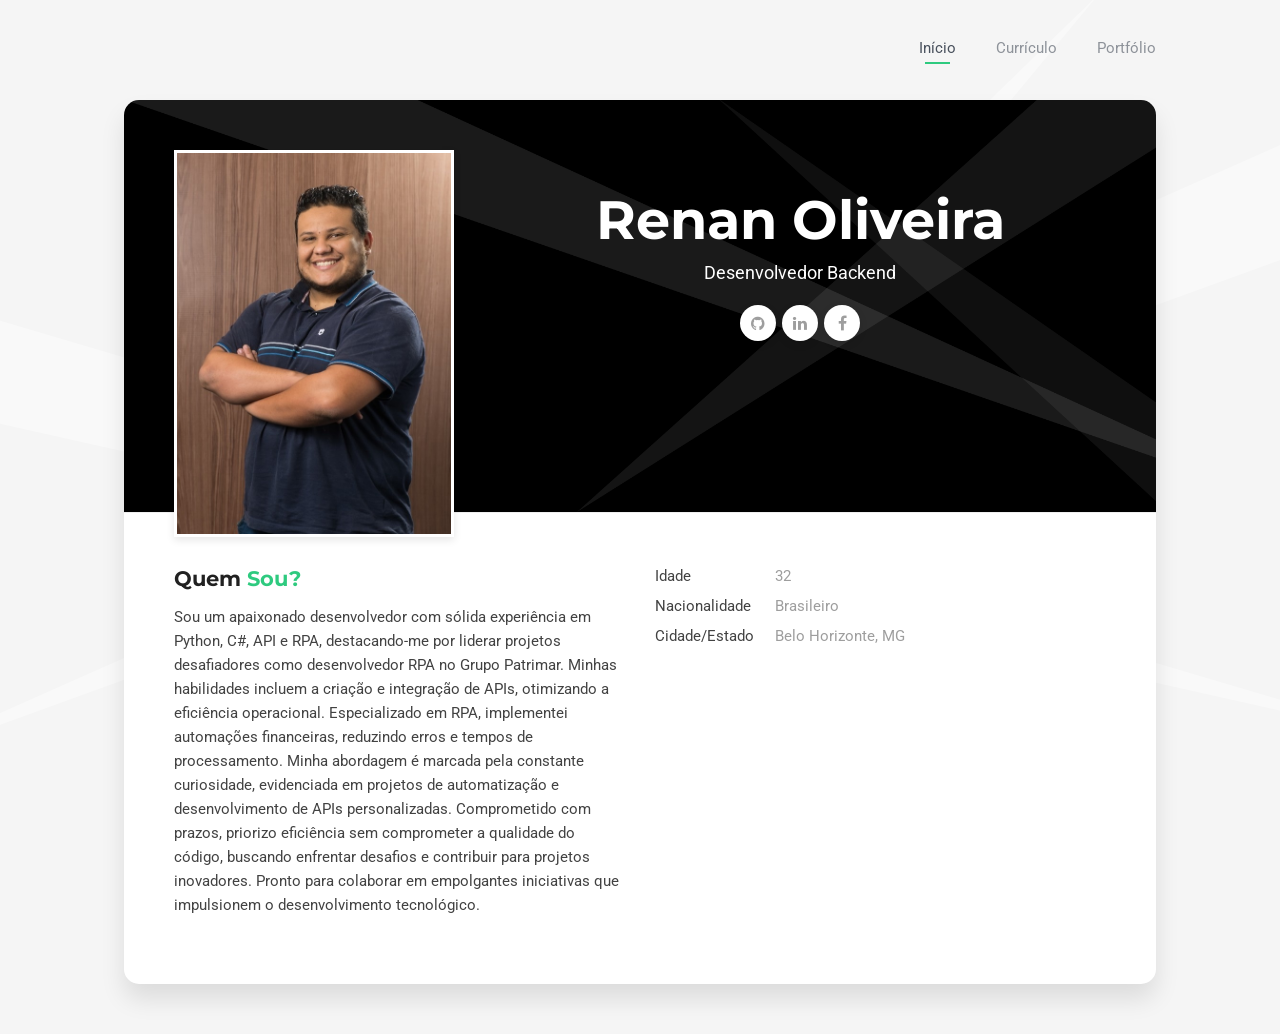
==== index.html @ 49b3e661 "Update index.html" ====
<!DOCTYPE html>
<html lang="pt-br" class="no-js">
  <head>
    <meta charset="UTF-8" />
    <meta http-equiv="X-UA-Compatible" content="IE=edge">
    <title>Renan Oliveira</title>
    <meta name="viewport" content="width=device-width, initial-scale=1, maximum-scale=1" />
    <meta name="description" content="Curriculum vitae Renan Oliveira" />
    <meta name="keywords" content="curriculo, vitae, git, github" />
    <link rel="shortcut icon" href="favicon.ico">

    <link rel="stylesheet" href="css/bootstrap.min.css" type="text/css">
    <link rel="stylesheet" href="css/normalize.css" type="text/css">
    <link rel="stylesheet" href="css/animate.css" type="text/css">
    <link rel="stylesheet" href="css/transition-animations.css" type="text/css">
    <link rel="stylesheet" href="css/owl.carousel.css" type="text/css">
    <link rel="stylesheet" href="css/magnific-popup.css" type="text/css">
    <link rel="stylesheet" href="css/main-green.css" type="text/css">
    <link rel="stylesheet" href="https://cdnjs.cloudflare.com/ajax/libs/font-awesome/4.7.0/css/font-awesome.min.css">


    <script src="js/jquery-2.1.3.min.js"></script>
    <script src="js/modernizr.custom.js"></script>
  </head>

  <body class="material-template">
    <!-- Loading animation -->
    <div class="preloader">
      <div class="preloader-animation">
        <div class="preloader-spinner">
        </div>
      </div>
    </div>
    <!-- /Loading animation -->

    <div id="page" class="page">
      <!-- Header -->
      <header id="site_header" class="header mobile-menu-hide">
        <div class="header-content">
          <div class="site-title-block mobile-hidden">
            <!-- <a href="index.html#home"><div class="site-title">Apresentação<span></span></div></a> -->
          </div>

          <!-- Navigation -->
          <div class="site-nav">
            <!-- Main menu -->
            <ul id="nav" class="site-main-menu">
              <li>
                <a class="pt-trigger" href="#home">Início</a>
              </li>
              <li>
                <a class="pt-trigger" href="#resume">Currículo</a>
              </li>
              <li>
                <a class="pt-trigger" href="#porti2">Portfólio</a>
              </li>
              <!-- <li>
                <a class="pt-trigger" href="index.html#portfolio">Portfólio</a>
              </li> -->
            </ul>
            <!-- /Main menu -->
          </div>
          <!-- Navigation -->
        </div>
      </header>
      <!-- /Header -->

      <!-- Mobile Header -->
      <div class="mobile-header mobile-visible">
        <div class="mobile-logo-container">
          <div class="mobile-site-title">Renan Oliveira</div>
        </div>

        <a class="menu-toggle mobile-visible">
          <i class="fa fa-bars"></i>
        </a>
      </div>
      <!-- /Mobile Header -->

      <!-- Main Content -->
      <div id="main" class="site-main">
        <!-- Page changer wrapper -->
        <div class="pt-wrapper">
          <!-- Subpages -->
          <div class="subpages">

            <!-- Home Subpage -->
            <section class="pt-page" data-id="home">
              <div class="section-inner start-page-content">
                <div class="page-header">
                  <div class="row">
                    <div class="col-sm-4 col-md-4 col-lg-4">
                      <div class="photo">
                        <img src="images/foto_perfil.jpg" alt="Renan_Brian">
                      </div>
                    </div>

                    <div class="col-sm-8 col-md-8 col-lg-8">
                      <div class="title-block">
                        <h1>Renan Oliveira</h1>
                        <div class="owl-carousel text-rotation">
                          <div class="item">
                            <div class="sp-subtitle">Desenvolvedor Backend</div>
                          </div>
                          <div class="item">
                            <div class="sp-subtitle">Desenvolvedor RPA</div>
                          </div>
                          <div class="item">
                            <div class="sp-subtitle">Python / C#</div>
                          </div>
                          <div class="item">
                            <div class="sp-subtitle">PHP/MySQL</div>
                          </div>
                        </div>
                      </div>

                      <div class="social-links">
                        <a href="https://github.com/RenanMGX" target="_blank"><i class="fa fa-github"></i></a>
                        <a href="https://www.linkedin.com/in/renanmgx/" target="_blank"><i class="fa fa-linkedin"></i></a>
                        <a href="https://www.facebook.com/RenanMGX/?locale=pt_BR" target="_blank" ><i class="fa fa-facebook"></i></a>
                      </div>
                    </div>
                  </div>
                </div>

                <div class="page-content">
                  <div class="row">

                    <div class="col-sm-6 col-md-6 col-lg-6">
                      <div class="about-me">
                        <div class="block-title">
                          <h3>Quem <span>Sou?</span></h3>
                        </div>
                        <p>Sou um apaixonado desenvolvedor com sólida experiência em Python, C#, API e RPA, destacando-me por liderar projetos desafiadores como desenvolvedor RPA no Grupo Patrimar. Minhas habilidades incluem a criação e integração de APIs, otimizando a eficiência operacional. Especializado em RPA, implementei automações financeiras, reduzindo erros e tempos de processamento. Minha abordagem é marcada pela constante curiosidade, evidenciada em projetos de automatização e desenvolvimento de APIs personalizadas. Comprometido com prazos, priorizo eficiência sem comprometer a qualidade do código, buscando enfrentar desafios e contribuir para projetos inovadores. Pronto para colaborar em empolgantes iniciativas que impulsionem o desenvolvimento tecnológico.<br>
                        </p>
                      </div>
                      <!-- <div class="download-resume">
                        <a href="cv/Curriculo.pdf" class="btn btn-secondary" target="_blank">Download Curículo</a>
                      </div> -->
                    </div>

                    <div class="col-sm-6 col-md-6 col-lg-6">
                      <ul class="info-list">
                        <li><span class="title" >Idade</span><span class="value" id="idade_auto">0</span></li>
                        <li><span class="title">Nacionalidade</span><span class="value">Brasileiro</span></li>
                        <li><span class="title">Cidade/Estado</span><span class="value">Belo Horizonte, MG</span></li>
                        <!-- <li><span class="title">E-mail</span><span class="value"></span></li>
                        <li><span class="title">Telefone</span><span class="value"></span></li> -->
                        <!-- <li><span class="title">Freelance</span><span class="value available">Indisponível</span></li> -->
                      </ul>
                    </div>

                  </div>
                </div>
              </div>
            </section>
            <!-- End of Home Subpage -->

            <!-- Resume Subpage -->
            <section class="pt-page" data-id="resume">
              <div class="section-inner custom-page-content">
                <div class="page-header color-1">
                  <h2>Currículo</h2>
                </div>
                <div class="page-content">

                  <div class="row">
                    <div class="col-sm-6 col-md-6 col-lg-6">
                      <div class="block">
                        <div class="block-title">
                          <h3>Educação</h3>
                        </div>

                        <div class="timeline">
                          <!-- Education 1 -->
                          <div class="timeline-item">
                            <h4 class="item-title">Ciência da Computação</h4>
                            <span class="item-period">2021</span> - <span class="item-period">2025</span>
                            <span class="item-small">Unip</span>
                            <p class="item-description">Formação em Ciência da Computação, com ênfase em desenvolvimento de software e algoritmos. Conhecimentos avançados em linguagens de programação, como Java, Python e C#. Habilidade em desenvolver soluções de tecnologia da informação para atender às necessidades empresariais.</p>
                          </div>
                          <!-- / Education 1 -->


                          <!-- Education 2 -->
                          <div class="timeline-item">
                            <h4 class="item-title">Programação em Python do básico ao avançado</h4>
                            <span class="item-period">Jul - 2023</span>
                            <span class="item-small">Geek University</span>
                            <p class="item-description" ><a href="https://www.udemy.com/certificate/UC-7b095cd0-78c2-4661-a929-2f73faf9688c/" target="_blank" style="font-weight: bold;text-decoration: underline;">Certificado</a></p>
                          </div>

                          <!-- Education 2 -->
                          <div class="timeline-item">
                            <h4 class="item-title">C# COMPLETO Programação Orientada a Objetos + Projetos</h4>
                            <span class="item-period">Jan - 2024</span>
                            <span class="item-small">Udemy</span>
                            <p class="item-description" ><a href="https://www.udemy.com/certificate/UC-70395d2b-22e4-439c-aa37-b6dd9f2e4130/" target="_blank" style="font-weight: bold;text-decoration: underline;">Certificado</a></p>
                          </div>

                          <!-- / Education 3 -->
                          <div class="timeline-item">
                            <h4 class="item-title">Git e Github Essencial para o Desenvolvedor</h4>
                            <span class="item-period">Ago - 2023</span>
                            <span class="item-small">Geek University</span>
                            <p class="item-description" ><a href="https://www.udemy.com/certificate/UC-67c7e533-4fb3-4ab5-818a-2bee16b62352/" target="_blank" style="font-weight: bold;text-decoration: underline;">Certificado</a></p>
                          </div>

                          <!-- / Education 4 -->
                          <div class="timeline-item">
                            <h4 class="item-title">Criando Robôs com Python - Automatizando Processos</h4>
                            <span class="item-period">Nov - 2023</span>
                            <span class="item-small">Udemy</span>
                            <p class="item-description" ><a href="https://www.udemy.com/certificate/UC-4e03fd0b-038e-43ef-aeac-24eddd462a6a/" target="_blank" style="font-weight: bold;text-decoration: underline;">Certificado</a></p>
                          </div>

                          <!-- / Education 5 -->
                          <div class="timeline-item">
                            <h4 class="item-title">Power BI Completo - Do Básico ao Avançado</h4>
                            <span class="item-period">Jul - 2023</span>
                            <span class="item-small">Udemy</span>
                            <p class="item-description" ><a href="https://www.udemy.com/certificate/UC-16240bf9-6555-4aed-89dd-2ce043521dae/" target="_blank" style="font-weight: bold;text-decoration: underline;">Certificado</a></p>
                          </div>

                          <!-- / Education 6 -->
                          <div class="timeline-item">
                            <h4 class="item-title">Abap para iniciantes - Curso Completo</h4>
                            <span class="item-period">Out - 2022</span>
                            <span class="item-small">Udemy</span>
                            <p class="item-description" ><a href="https://www.udemy.com/certificate/UC-51637d6d-d0a1-4d97-96f3-440df0a23636/" target="_blank" style="font-weight: bold;text-decoration: underline;">Certificado</a></p>
                          </div>

                          <!-- / Education 7 -->
                          <div class="timeline-item">
                            <h4 class="item-title">PHP e MySQL Básico</h4>
                            <span class="item-period">Fev - 2023</span>
                            <span class="item-small">Prime Cursos</span>
                            <p class="item-description" ><a href="certificado/php_mysql_prime.pdf" target="_blank" style="font-weight: bold;text-decoration: underline;">Certificado</a></p>
                          </div>

                          <!-- / Education 8 -->
                          <div class="timeline-item">
                            <h4 class="item-title">Programação Python</h4>
                            <span class="item-period">Fev - 2023</span>
                            <span class="item-small">Prime Cursos</span>
                            <p class="item-description" ><a href="certificado/python_prime.pdf" target="_blank" style="font-weight: bold;text-decoration: underline;">Certificado</a></p>
                          </div>

                          <!-- / Education 8 -->
                          <div class="timeline-item">
                            <h4 class="item-title">Metodologia Agil</h4>
                            <span class="item-period">Nov - 2023</span>
                            <span class="item-small">Overdub</span>
                            <p class="item-description" ><a href="https://onedrive.live.com/?authkey=%21ANAj3n%5FBAUb50Zo&cid=6ACF4AF69918493D&id=6ACF4AF69918493D%2163508&parId=6ACF4AF69918493D%2113444&o=OneUp" target="_blank" style="font-weight: bold;text-decoration: underline;">Certificado</a></p>
                          </div>
                          
                          <!-- / Education 8 -->
                          <div class="timeline-item">
                            <h4 class="item-title">Lógica de programação: mergulhe em programação com JavaScript</h4>
                            <span class="item-period">Jan - 2023</span>
                            <span class="item-small">Alura</span>
                            <p class="item-description" ><a href="https://cursos.alura.com.br/certificate/renanmgx/logica-programacao-mergulhe-programacao-javascript" target="_blank" style="font-weight: bold;text-decoration: underline;">Certificado</a></p>
                          </div>

                          <!-- / Education 8 -->
                          <div class="timeline-item">
                            <h4 class="item-title">Lógica de programação: explore funções e listas</h4>
                            <span class="item-period">Jan - 2023</span>
                            <span class="item-small">Alura</span>
                            <p class="item-description" ><a href="https://cursos.alura.com.br/certificate/9cd7df8c-8350-4496-be2d-2566510a74d5" target="_blank" style="font-weight: bold;text-decoration: underline;">Certificado</a></p>
                          </div>


                        </div>
                      </div>
                    </div>

                    <div class="col-sm-6 col-md-6 col-lg-6">
                      <div class="block">
                        <div class="block-title">
                          <h3>Experiência Profissional</h3>
                        </div>

                        <div class="timeline">
                          <!-- Experience 1 -->
                          <div class="timeline-item">
                            <h4 class="item-title">Analista de TI</h4>
                            <span class="item-period">Abr/2023 - Atualmente</span>
                            <span class="item-small">Grupo Patrimar</span>
                            <p class="item-description">Sou um Analista de TI apaixonado por automatizar processos com Python. Minhas habilidades abrangem o gerenciamento de sistemas, redes e suporte a usuários, tornando a infraestrutura de TI mais eficiente. Minha especialização em automação me permite economizar tempo e recursos, impulsionando o desempenho da organização e promovendo a inovação tecnológica.</p>
                          </div>
                          <!-- / Experience 1 -->

                          <!-- Experience 2 -->
                          <div class="timeline-item">
                            <h4 class="item-title">Assistente de TI</h4>
                            <span class="item-period">Jun/2011 - Abr/2023</span>
                            <span class="item-small">Grupo Patrimar</span>
                            <p class="item-description">Experiência em montagem e manutenção de computadores, instalação e configuração de redes, instalação e configuração de software, atendimento ao usuário mediante ao ZenDesk, controle de licenças de software para os usuários, suporte ao Office 365, suporta a telefones IP e analógicos e outras atividades relacionadas ao cargo de Tecnologia da Informação. Conhecimento em garantir que os sistemas de TI estejam sempre em perfeito funcionamento e disponíveis para os usuários.</p>
                          </div>
                          <!-- / Experience 2 -->

                          <!-- Experience 3 -->
                          <div class="timeline-item">
                            <h4 class="item-title">Auxiliar de TI</h4>
                            <span class="item-period">Jul/2019 - Jun/2021</span>
                            <span class="item-small">Ibhes/Facemg</span>
                            <p class="item-description">Experiência em montagem e manutenção de computadores, além de instalação e configuração de redes e software. Habilidade em realizar atividades técnicas relacionadas ao cargo de Tecnologia da Informação (TI).</p>
                          </div>

                        </div>
                      </div>
                    </div>
                  </div>

                  <!-- <div class="row">
                    <div class="col-sm-6 col-md-6 col-lg-6">
                      <div class="block">
                        <div class="block-title">
                          <h3>Linguagens <span>Skills</span></h3>
                        </div>

                        <div class="skills-info">
                          <h4>Python</h4>
                          <div class="skill-container">
                            <div class="skill-percentage skill-8"></div>
                          </div>

                          <h4>PHP</h4>
                          <div class="skill-container">
                            <div class="skill-percentage skill-5"></div>
                          </div>

                          <h4>C#</h4>
                          <div class="skill-container">
                            <div class="skill-percentage skill-2"></div>
                          </div>

                          <h4>MySQL</h4>
                        <div class="skill-container">
                          <div class="skill-percentage skill-2"></div>
                        </div>
                      </div>

                      </div>
                    </div>

                    <div class="col-sm-6 col-md-6 col-lg-6">
                      <div class="block">
                        <div class="block-title">
                          <h3 style="display: none;"> d<span> d</span></h3>
                        </div><br><br><br>

                        <div class="skills-info">
                          <h4>Lua</h4>
                          <div class="skill-container">
                            <div class="skill-percentage skill-03"></div>
                          </div>

                          <h4>HTML/CSS</h4>
                          <div class="skill-container">
                            <div class="skill-percentage skill-05"></div>
                          </div>

                          <h4>javascript/tipescript</h4>
                          <div class="skill-container">
                            <div class="skill-percentage skill-2"></div>
                          </div>
                        </div>

                      </div>
                    </div>
                  </div> -->

                  <!-- Download Resume Button -->
                  <div class="row">
                    <div class="col-sm-12 col-md-12 col-lg-12">
                      <div class="block">
                        <!-- <div class="center download-resume">
                          <a href="#" class="btn btn-secondary" target="_blank">Download Currículo</a>
                        </div> -->
                      </div>
                    </div>
                  </div>
                  <!-- End of Download Resume Button -->

                </div>
              </div>
            </section>
            <!-- End of Resume Subpage -->


            <!-- Portifolio adaptado para Backend porti2 -->
            <section class="pt-page" data-id="porti2">
              <div class="section-inner custom-page-content">
                <div class="page-header color-1">
                  <h2>Projetos</h2>
                </div>
                <div class="page-content">

                  <div class="row">
                    <div class="col-sm-6 col-md-6 col-lg-6">
                      <div class="block">
                        <div class="block-title">
                          
                        </div>

                        <div class="timeline">

                          <!-- Education 1 -->
                          <div class="timeline-item">
                            <h4 class="item-title">Automatização de Indices</h4>
                            <span class="item-period">Python | RPA | API | Web Scraping | PowerBI</span>
                            <span class="item-small"><a href="https://github.com/RenanMGX/Automation_Indices" target="_blank" style="font-size: 125%;text-decoration: underline;color: blue;">Repositorio Git</a></span>
                            <p class="item-description">
                              Este programa faz parte de um sistema de automação financeira projetado para gerenciar, verificar e atualizar índices financeiros e setoriais relacionados ao mercado imobiliário. Utiliza diversas bibliotecas Python para manipulação de dados, interações web, e operações de arquivo, visando automatizar tarefas repetitivas e melhorar a eficiência de processos financeiros.                         
                            </p>
                          </div>
                          <!-- / Education 1 -->

                          
                          <!-- Education 1 -->
                          <div class="timeline-item">
                            <h4 class="item-title">Telemetria</h4>
                            <span class="item-period">Python</span>
                            <span class="item-small"><a href="https://github.com/RenanMGX/inventario" target="_blank" style="font-size: 125%;text-decoration: underline;color: blue;">Repositorio Git</a></span>
                            <p class="item-description">Este projeto tem a finalidade de coletar dados dos computadores na rede e enviá-los para um servidor que irá salvá-los em um arquivo .csv. Posteriormente, esses dados serão carregados em um Power BI para exibi-los em gráficos relativos aos computadores da rede.<br>
                              Este projeto está dividido em 3 scripts:<br>
                              1 - É executado no computador e a cada 5 minutos coleta os dados e os envia para o servidor usando um arquivo .json.<br>
                              2 - É um script executado no servidor por meio de uma aplicação Flask que coleta os dados dos computadores e os salva em um arquivo .csv.<br>
                              3 - É um script projetado para ser executado via GPO (Group Policy Object) que instala o 1º script na máquina do usuário, permitindo que ele inicie automaticamente junto com o Windows.                            
                            </p>
                          </div>
                          <!-- / Education 1 -->

                          <!-- Education 2 -->
                          <div class="timeline-item">
                            <h4 class="item-title">bot_whatsapp</h4>
                            <span class="item-period">Python</span>
                            <span class="item-small"><a href="https://github.com/RenanMGX/bot_whatsapp" target="_blank" style="font-size: 125%;text-decoration: underline;color: blue;">Repositorio Git</a></span>
                            <p class="item-description">
                              Este script lê uma planilha do Excel, salvando o número de telefone, mensagem e caminho de um arquivo.<br>
                              Em seguida, o script dispara mensagens no WhatsApp de forma sequencial para todos os contatos salvos na planilha. No final, uma interface gráfica informa quais mensagens foram entregues.                            </p>
                          </div>

                          <!-- / Education 3 -->
                          <div class="timeline-item">
                            <h4 class="item-title">quebra_excel</h4>
                            <span class="item-period">Python</span>
                            <span class="item-small" style="font-size: 125%;font-weight: bold ;color: gray;">Privado</span>
                            <p class="item-description">
                              Este script acessa uma planilha do Excel que contém vários dados misturados. O script separa os dados por setor e cria uma nova planilha com cada conjunto de dados separado. Utilizei multiprocess e criei uma fórmula que identifica todos os núcleos do computador e separa 90% deles para o script, permitindo o processamento de múltiplas planilhas ao mesmo tempo.<br>
                              Anteriormente, esse processo era realizado manualmente uma vez por mês e levava cerca de um dia e meio, enquanto com o script, leva aproximadamente 20 minutos.                            </p>
                          </div>

                          <!-- / Education 4 -->
                          <div class="timeline-item">
                            <h4 class="item-title">bot_cotar_moeda</h4>
                            <span class="item-period">Python</span>
                            <span class="item-small"><a href="https://github.com/RenanMGX/bot_cotar_dolar" target="_blank" style="font-size: 125%;text-decoration: underline;color: blue;">Repositorio Git</a></span>
                            <p class="item-description">
                              Este script, usando o Selenium, acessa o site do Banco do Brasil e, a pedido do cliente, coleta o valor da cotação do dólar e do euro sempre do dia anterior. Ele salva esses dados em uma variável e, em seguida, abre o programa SAP para registrar a cotação das moedas em uma transação do SAP.<br>
                              O script é executado todos os dias às 7:00 da manhã, e foram tratados os erros de forma a minimizar a necessidade de manutenção. Ele identifica quando não houve cotação no dia anterior e, se ficar sem internet ou se o site estiver fora do ar, ele faz uma pausa e tenta novamente algumas vezes, com intervalos de 30 minutos. Caso não consiga abrir o programa SAP ou salvar a transação, encerra suas atividades e fica pronto para a próxima execução. Todas as informações, incluindo problemas e acertos do script, são registradas em um arquivo de log                            </p>
                          </div>

                          <!-- / Education 4 -->
                          <div class="timeline-item">
                            <h4 class="item-title">Mini Orquestrador python</h4>
                            <span class="item-period">Python</span>
                            <span class="item-small"><a href="https://github.com/RenanMGX/agendador" target="_blank" style="font-size: 125%;text-decoration: underline;color: blue;">Repositorio Git</a></span>
                            <p class="item-description">
                              Este script atua como um pequeno orquestrador, permitindo-me agendar a execução dos meus scripts de maneira autônoma no servidor. Ele gera registros (logs) para que eu possa acompanhar se tudo transcorreu de maneira perfeita ou se houve algum erro.                            </p>
                          </div>


                        </div>
                      </div>
                    </div>

                    <div class="col-sm-6 col-md-6 col-lg-6">
                      <div class="block">
                        <div class="block-title">
                          <h3></h3>
                        </div>

                        <div class="timeline">

                          <!-- Experience 1 -->
                          <div class="timeline-item">
                            <h4 class="item-title">Imobme Extraction</h4>
                            <span class="item-period">Python</span>
                            <span class="item-small"><a href="https://github.com/RenanMGX/bot_imobme_extraction" target="_blank" style="font-size: 125%;text-decoration: underline;color: blue;">Repositorio Git</a></span>
                            <p class="item-description">
                              Este script de RPA simula a interação de um usuário no site do "imobme". Ele realiza o login e solicita a geração dos relatórios previamente definidos no próprio script. Em seguida, efetua o download dos relatórios no formato .xlsx para uma pasta predefinida. Posteriormente, converte os arquivos para os formatos .json ou .csv e os armazena em um local determinado, seja em uma pasta no servidor local ou utilizando o protocolo SFTP.                            </p>
                          </div>
                          <!-- / Experience 1 -->

                          <!-- Experience 2 -->
                          <div class="timeline-item">
                            <h4 class="item-title">PatrimarAPI - Desenvolvimento</h4>
                            <span class="item-period">Python | FastAPI</span>
                            <span class="item-small"><a href="https://github.com/RenanMGX/PatrimarAPI" target="_blank" style="font-size: 125%;text-decoration: underline;color: blue;">Repositorio Git</a></span>
                            <p class="item-description">
                              Esta é uma API em desenvolvimento, dividida em 3 scripts:<br>
                              1 - Acessa o site do Imobme, faz login como um usuário, gera alguns relatórios previamente especificados e os salva como arquivos .xlsx em uma pasta escolhida.<br>
                              2 - Lê todos os arquivos .xlsx na pasta e os converte em arquivos .json, salvando-os na pasta 'dados'.<br>
                              3 - Por último, a API recebe a requisição via protocolo HTTP e retorna os dados salvos no formato JSON.
                            </p>
                          </div>
                          <!-- / Experience 2 -->

                          <!-- Experience 3 -->
                          <div class="timeline-item">
                            <h4 class="item-title">Transferencia de Custos</h4>
                            <span class="item-period">Python</span>
                            <span class="item-small"><a href="https://github.com/RenanMGX/transferencia-de-custo" target="_blank" style="font-size: 125%;text-decoration: underline;color: blue;">Repositorio Git</a></span>
                            <p class="item-description">
                              Este script lê vários arquivos em uma pasta, extrai algumas informações deles e, em seguida, aplica algumas regras aos dados. Posteriormente, os dados são salvos em uma planilha única para serem lidos pelo programa SAP. 
                            </p>
                          </div>
                          <!-- / Experience 3 -->

                          <!-- Experience 4 -->
                          <div class="timeline-item">
                            <h4 class="item-title">bot_instalador</h4>
                            <span class="item-period">Python</span>
                            <span class="item-small"><a href="https://github.com/RenanMGX/bot_instalador" target="_blank" style="font-size: 125%;text-decoration: underline;color: blue;">Repositorio Git</a></span>
                            <p class="item-description">
                              Este script abre uma interface gráfica listando alguns programas para instalar no computador. Os programas estão em uma pasta compartilhada na rede e são executados pelo script. Caso os programas não possam ser instalados com o parâmetro /Silent (silenciosamente), a automação do PyAutoGUI concluirá a instalação do software de forma autônoma.                            </p>
                          </div>
                          <!-- / Experience 4-->

                          <!-- Experience 5 -->
                          <div class="timeline-item">
                            <h4 class="item-title">alterar_assinatura</h4>
                            <span class="item-period">Python</span>
                            <span class="item-small"><a href="https://github.com/RenanMGX/alterar_assinatura" target="_blank" style="font-size: 125%;text-decoration: underline;color: blue;">Repositorio Git</a></span>
                            <p class="item-description">
                              Este script é utilizado em uma GPO e é executado no computador toda vez que o Windows é iniciado. O script irá alterar a imagem da assinatura de e-mail do usuário.                            </p>
                          </div>
                          <!-- / Experience 5 -->

                          <!-- Experience 6 -->
                          <div class="timeline-item">
                            <h4 class="item-title">Alocação de Resultados</h4>
                            <span class="item-period">Python</span>
                            <span class="item-small" style="font-size: 125%;font-weight: bold ;color: gray;">Privado</span>
                            <p class="item-description">
                              Este script é extenso, contendo mais de 800 linhas, e nem todos os detalhes podem ser revelados.<br>
                              O script possui uma interface gráfica para orientação do usuário. Ele acessa várias planilhas do Excel, tratando e filtrando os dados, em seguida, os salva em arquivos JSON para serem carregados posteriormente como uma base de dados. O usuário importa outra planilha do Excel e, com base nos dados já salvos, aplica regras extensas de alocação de contas. Posteriormente, o script salva uma nova planilha com os dados tratados.<br>
                              Este script ainda está em fase de teste, porém, está substituindo um processo manual que era realizado mensalmente e que costumava levar até 7 dias. Com o uso do script, o processo agora leva cerca de 20 minutos.
                             </p>
                          </div>
                          <!-- / Experience 6 -->


                        </div>
                      </div>
                    </div>
                  </div>


                </div>
              </div>
            </section>
            <!-- End of Services Subpage -->


            <!-- Portfolio Subpage -->
            <section class="pt-page" data-id="portfolio">
              <div class="section-inner custom-page-content">
                <div class="page-header color-1">
                  <h2>Portfólio</h2>
                </div>
                <div class="page-content">

                  <!-- Portfolio Content -->
                  <div class="portfolio-content">

                    <!-- Portfolio filter -->
                    <ul id="portfolio_filters" class="portfolio-filters">
                      <li class="active">
                        <a class="filter btn btn-sm btn-link active" data-group="all">Tudo</a>
                      </li>
                      <li>
                        <a class="filter btn btn-sm btn-link" data-group="media">Web Design</a>
                      </li>
                      <li>
                        <a class="filter btn btn-sm btn-link" data-group="illustration">SEO</a>
                      </li>
                      <li>
                        <a class="filter btn btn-sm btn-link" data-group="video">Programação</a>
                      </li>
                    </ul>
                    <!-- End of Portfolio filter -->

                    <!-- Portfolio Grid -->
                    <div id="portfolio_grid" class="portfolio-grid portfolio-masonry masonry-grid-3">

                      <!-- Portfolio Item 1 -->
                      <figure class="item" data-groups='["all", "media"]'>
                        <a href="images/portfolio/full/3.jpg" class="lightbox" title="Duis Eu Eros Viverra">
                          <img src="images/portfolio/1.jpg" alt="">
                          <div>
                            <h5 class="name">Project Name</h5>
                            <small>Media</small>
                            <i class="fa fa-file-text-o"></i>
                          </div>
                        </a>
                      </figure>
                      <!-- /Portfolio Item 1 -->

                      <!-- Portfolio Item 2 -->
                      <figure class="item" data-groups='["all", "video"]'>
                        <a href="https://player.vimeo.com/video/97102654?autoplay=1" title="Praesent Dolor Ex" class="lightbox mfp-iframe">
                          <img src="images/portfolio/2.jpg" alt="">
                          <div>
                            <h5 class="name">Project Name</h5>
                            <small>Video</small>
                            <i class="fa fa-video-camera"></i>
                          </div>
                        </a>
                      </figure>
                      <!-- /Portfolio Item 2 -->

                      <!-- Portfolio Item 3 -->
                      <figure class="item" data-groups='["all","illustration"]'>
                        <a href="images/portfolio/full/3.jpg" class="lightbox" title="Duis Eu Eros Viverra">
                          <img src="images/portfolio/3.jpg" alt="">
                          <div>
                            <h5 class="name">Project Name</h5>
                            <small>Illustration</small>
                            <i class="fa fa-image"></i>
                          </div>
                        </a>
                      </figure>
                      <!-- /Portfolio Item 3 -->

                      <!-- Portfolio Item 4 -->
                      <figure class="item" data-groups='["all", "media"]'>
                        <a href="images/portfolio/full/4.jpg" class="lightbox" title="Duis Eu Eros Viverra">
                          <img src="images/portfolio/4.jpg" alt="">
                          <div>
                            <h5 class="name">Project Name</h5>
                            <small>Media</small>
                            <i class="fa fa-file-text-o"></i>
                          </div>
                        </a>
                      </figure>
                      <!-- /Portfolio Item 4 -->

                      <!-- Portfolio Item 5 -->
                      <figure class="item" data-groups='["all", "illustration"]'>
                        <a href="images/portfolio/full/5.jpg" class="lightbox" title="Aliquam Condimentum Magna Rhoncus">
                          <img src="images/portfolio/5.jpg" alt="">
                          <div>
                            <h5 class="name">Project Name</h5>
                            <small>Illustration</small>
                            <i class="fa fa-image"></i>
                          </div>
                        </a>
                      </figure>
                      <!-- /Portfolio Item 5 -->

                      <!-- Portfolio Item 6 -->
                      <figure class="item" data-groups='["all", "media"]'>
                        <a href="images/portfolio/full/6.jpg" class="lightbox" title="Duis Eu Eros Viverra">
                          <img src="images/portfolio/6.jpg" alt="">
                          <div>
                            <h5 class="name">Project Name</h5>
                            <small>Media</small>
                            <i class="fa fa-file-text-o"></i>
                          </div>
                        </a>
                      </figure>
                      <!-- /Portfolio Item 6 -->

                      <!-- Portfolio Item 7 -->
                      <figure class="item" data-groups='["all", "video"]'>
                        <a href="https://player.vimeo.com/video/97102654?autoplay=1" title="Nulla Facilisi" class="lightbox mfp-iframe">
                          <img src="images/portfolio/7.jpg" alt="">
                          <div>
                            <h5 class="name">Project Name</h5>
                            <small>Video</small>
                            <i class="fa fa-video-camera"></i>
                          </div>
                        </a>
                      </figure>
                      <!-- /Portfolio Item 7 -->

                      <!-- Portfolio Item 8 -->
                      <figure class="item" data-groups='["all",  "media"]'>
                       <a href="images/portfolio/full/1.jpg" class="lightbox" title="Duis Eu Eros Viverra">
                          <img src="images/portfolio/8.jpg" alt="">
                          <div>
                            <h5 class="name">Project Name</h5>
                            <small>Media</small>
                            <i class="fa fa-file-text-o"></i>
                          </div>
                        </a>
                      </figure>
                      <!-- /Portfolio Item 8 -->

                      <!-- Portfolio Item 9 -->
                      <figure class="item" data-groups='["all","illustration"]'>
                        <a href="images/portfolio/full/9.jpg" class="lightbox" title="Mauris Neque Dolor">
                          <img src="images/portfolio/9.jpg" alt="">
                          <div>
                            <h5 class="name">Project Name</h5>
                            <small>Illustration</small>
                            <i class="fa fa-image"></i>
                          </div>
                        </a>
                      </figure>
                      <!-- /Portfolio Item 9 -->

                      <!-- Portfolio Item 10 -->
                      <figure class="item" data-groups='["all", "video"]'>
                        <a href="https://player.vimeo.com/video/97102654?autoplay=1" title="Donec Lectus Arcu" class="lightbox mfp-iframe">
                          <img src="images/portfolio/10.jpg" alt="">
                          <div>
                            <h5 class="name">Project Name</h5>
                            <small>Video</small>
                            <i class="fa fa-video-camera"></i>
                          </div>
                        </a>
                      </figure>
                      <!-- /Portfolio Item 10 -->

                      <!-- Portfolio Item 11 -->
                      <figure class="item" data-groups='["all","illustration"]'>
                        <a href="images/portfolio/full/11.jpg" class="lightbox" title="Duis Eu Eros Viverra">
                          <img src="images/portfolio/11.jpg" alt="">
                          <div>
                            <h5 class="name">Project Name</h5>
                            <small>Illustration</small>
                            <i class="fa fa-image"></i>
                          </div>
                        </a>
                      </figure>
                      <!-- /Portfolio Item 11 -->

                      <!-- Portfolio Item 12 -->
                      <figure class="item" data-groups='["all","media"]'>
                        <a href="images/portfolio/full/1.jpg" class="lightbox" title="Duis Eu Eros Viverra">
                          <img src="images/portfolio/12.jpg" alt="">
                          <div>
                            <h5 class="name">Project Name</h5>
                            <small>Media</small>
                            <i class="fa fa-file-text-o"></i>
                          </div>
                        </a>
                      </figure>
                      <!-- /Portfolio Item 12 -->
                    </div>
                    <!-- /Portfolio Grid -->

                  </div>
                  <!-- /Portfolio Content -->
                </div>
              </div>
            </section>
            <!-- /Portfolio Subpage -->

          </div>
        </div>
        <!-- /Page changer wrapper -->
      </div>
      <!-- /Main Content -->
    </div>
    <footer>
      <!-- <div class="copyrights">&copy; Geek University</div> -->
    </footer>
    <script>
    // Data específica
    const dataEspecifica = new Date('1994-10-24');
    // Data atual
    const dataAtual = new Date();

    // Calculando a diferença em anos
    const diferencaEmAnos = dataAtual.getFullYear() - dataEspecifica.getFullYear();

    document.getElementById("idade_auto").innerHTML = diferencaEmAnos;




      </script>
    <script type="text/javascript" src="js/bootstrap.min.js"></script>
    <script type="text/javascript" src="js/pages-switcher.js"></script>
    <script type="text/javascript" src="js/imagesloaded.pkgd.min.js"></script>
    <script type="text/javascript" src="js/validator.js"></script>
    <script type="text/javascript" src="js/jquery.shuffle.min.js"></script>
    <script type="text/javascript" src="js/masonry.pkgd.min.js"></script>
    <script type="text/javascript" src="js/owl.carousel.min.js"></script>
    <script type="text/javascript" src="js/jquery.magnific-popup.min.js"></script>
    <script type="text/javascript" src="js/jquery.hoverdir.js"></script>
    <script type="text/javascript" src="js/jquery.googlemap.js"></script>
    <script type="text/javascript" src="js/main.js"></script>
  </body>
</html>
---- css/transition-animations.css ----
/* animation sets */

/* move from / to  */

.pt-page-moveToLeft {
	-webkit-animation: moveToLeft .6s ease both;
	animation: moveToLeft .6s ease both;
}

.pt-page-moveFromLeft {
	-webkit-animation: moveFromLeft .6s ease both;
	animation: moveFromLeft .6s ease both;
}

.pt-page-moveToRight {
	-webkit-animation: moveToRight .6s ease both;
	animation: moveToRight .6s ease both;
}

.pt-page-moveFromRight {
	-webkit-animation: moveFromRight .6s ease both;
	animation: moveFromRight .6s ease both;
}

.pt-page-moveToTop {
	-webkit-animation: moveToTop .6s ease both;
	animation: moveToTop .6s ease both;
}

.pt-page-moveFromTop {
	-webkit-animation: moveFromTop .6s ease both;
	animation: moveFromTop .6s ease both;
}

.pt-page-moveToBottom {
	-webkit-animation: moveToBottom .6s ease both;
	animation: moveToBottom .6s ease both;
}

.pt-page-moveFromBottom {
	-webkit-animation: moveFromBottom .6s ease both;
	animation: moveFromBottom .6s ease both;
}

/* fade */

.pt-page-fade {
	-webkit-animation: fade .7s ease both;
	animation: fade .7s ease both;
}

/* move from / to and fade */

.pt-page-moveToLeftFade {
	-webkit-animation: moveToLeftFade .7s ease both;
	animation: moveToLeftFade .7s ease both;
}

.pt-page-moveFromLeftFade {
	-webkit-animation: moveFromLeftFade .7s ease both;
	animation: moveFromLeftFade .7s ease both;
}

.pt-page-moveToRightFade {
	-webkit-animation: moveToRightFade .7s ease both;
	animation: moveToRightFade .7s ease both;
}

.pt-page-moveFromRightFade {
	-webkit-animation: moveFromRightFade .7s ease both;
	animation: moveFromRightFade .7s ease both;
}

.pt-page-moveToTopFade {
	-webkit-animation: moveToTopFade .7s ease both;
	animation: moveToTopFade .7s ease both;
}

.pt-page-moveFromTopFade {
	-webkit-animation: moveFromTopFade .7s ease both;
	animation: moveFromTopFade .7s ease both;
}

.pt-page-moveToBottomFade {
	-webkit-animation: moveToBottomFade .7s ease both;
	animation: moveToBottomFade .7s ease both;
}

.pt-page-moveFromBottomFade {
	-webkit-animation: moveFromBottomFade .7s ease both;
	animation: moveFromBottomFade .7s ease both;
}

/* move to with different easing */

.pt-page-moveToLeftEasing {
	-webkit-animation: moveToLeft .7s ease-in-out both;
	animation: moveToLeft .7s ease-in-out both;
}
.pt-page-moveToRightEasing {
	-webkit-animation: moveToRight .7s ease-in-out both;
	animation: moveToRight .7s ease-in-out both;
}
.pt-page-moveToTopEasing {
	-webkit-animation: moveToTop .7s ease-in-out both;
	animation: moveToTop .7s ease-in-out both;
}
.pt-page-moveToBottomEasing {
	-webkit-animation: moveToBottom .7s ease-in-out both;
	animation: moveToBottom .7s ease-in-out both;
}

/********************************* keyframes **************************************/

/* move from / to  */

@-webkit-keyframes moveToLeft {
	from { }
	to { -webkit-transform: translateX(-100%); }
}
@keyframes moveToLeft {
	from { }
	to { -webkit-transform: translateX(-100%); transform: translateX(-100%); }
}

@-webkit-keyframes moveFromLeft {
	from { -webkit-transform: translateX(-100%); }
}
@keyframes moveFromLeft {
	from { -webkit-transform: translateX(-100%); transform: translateX(-100%); }
}

@-webkit-keyframes moveToRight { 
	from { }
	to { -webkit-transform: translateX(100%); }
}
@keyframes moveToRight { 
	from { }
	to { -webkit-transform: translateX(100%); transform: translateX(100%); }
}

@-webkit-keyframes moveFromRight {
	from { -webkit-transform: translateX(100%); }
}
@keyframes moveFromRight {
	from { -webkit-transform: translateX(100%); transform: translateX(100%); }
}

@-webkit-keyframes moveToTop {
	from { }
	to { -webkit-transform: translateY(-100%); }
}
@keyframes moveToTop {
	from { }
	to { -webkit-transform: translateY(-100%); transform: translateY(-100%); }
}

@-webkit-keyframes moveFromTop {
	from { -webkit-transform: translateY(-100%); }
}
@keyframes moveFromTop {
	from { -webkit-transform: translateY(-100%); transform: translateY(-100%); }
}

@-webkit-keyframes moveToBottom {
	from { }
	to { -webkit-transform: translateY(100%); }
}
@keyframes moveToBottom {
	from { }
	to { -webkit-transform: translateY(100%); transform: translateY(100%); }
}

@-webkit-keyframes moveFromBottom {
	from { -webkit-transform: translateY(100%); }
}
@keyframes moveFromBottom {
	from { -webkit-transform: translateY(100%); transform: translateY(100%); }
}

/* fade */

@-webkit-keyframes fade {
	from { }
	to { opacity: 0.3; }
}
@keyframes fade {
	from { }
	to { opacity: 0.3; }
}

/* move from / to and fade */

@-webkit-keyframes moveToLeftFade {
	from { }
	to { opacity: 0.3; -webkit-transform: translateX(-100%); }
}
@keyframes moveToLeftFade {
	from { }
	to { opacity: 0.3; -webkit-transform: translateX(-100%); transform: translateX(-100%); }
}

@-webkit-keyframes moveFromLeftFade {
	from { opacity: 0.3; -webkit-transform: translateX(-100%); }
}
@keyframes moveFromLeftFade {
	from { opacity: 0.3; -webkit-transform: translateX(-100%); transform: translateX(-100%); }
}

@-webkit-keyframes moveToRightFade {
	from { }
	to { opacity: 0.3; -webkit-transform: translateX(100%); }
}
@keyframes moveToRightFade {
	from { }
	to { opacity: 0.3; -webkit-transform: translateX(100%); transform: translateX(100%); }
}

@-webkit-keyframes moveFromRightFade {
	from { opacity: 0.3; -webkit-transform: translateX(100%); }
}
@keyframes moveFromRightFade {
	from { opacity: 0.3; -webkit-transform: translateX(100%); transform: translateX(100%); }
}

@-webkit-keyframes moveToTopFade {
	from { }
	to { opacity: 0.3; -webkit-transform: translateY(-100%); }
}
@keyframes moveToTopFade {
	from { }
	to { opacity: 0.3; -webkit-transform: translateY(-100%); transform: translateY(-100%); }
}

@-webkit-keyframes moveFromTopFade {
	from { opacity: 0.3; -webkit-transform: translateY(-100%); }
}
@keyframes moveFromTopFade {
	from { opacity: 0.3; -webkit-transform: translateY(-100%); transform: translateY(-100%); }
}

@-webkit-keyframes moveToBottomFade {
	from { }
	to { opacity: 0.3; -webkit-transform: translateY(100%); }
}
@keyframes moveToBottomFade {
	from { }
	to { opacity: 0.3; -webkit-transform: translateY(100%); transform: translateY(100%); }
}

@-webkit-keyframes moveFromBottomFade {
	from { opacity: 0.3; -webkit-transform: translateY(100%); }
}
@keyframes moveFromBottomFade {
	from { opacity: 0.3; -webkit-transform: translateY(100%); transform: translateY(100%); }
}

/* scale and fade */

.pt-page-scaleDown {
	-webkit-animation: scaleDown .7s ease both;
	animation: scaleDown .7s ease both;
}

.pt-page-scaleUp {
	-webkit-animation: scaleUp .7s ease both;
	animation: scaleUp .7s ease both;
}

.pt-page-scaleUpDown {
	-webkit-animation: scaleUpDown .5s ease both;
	animation: scaleUpDown .5s ease both;
}

.pt-page-scaleDownUp {
	-webkit-animation: scaleDownUp .5s ease both;
	animation: scaleDownUp .5s ease both;
}

.pt-page-scaleDownCenter {
	-webkit-animation: scaleDownCenter .4s ease-in both;
	animation: scaleDownCenter .4s ease-in both;
}

.pt-page-scaleUpCenter {
	-webkit-animation: scaleUpCenter .4s ease-out both;
	animation: scaleUpCenter .4s ease-out both;
}

/********************************* keyframes **************************************/

/* scale and fade */

@-webkit-keyframes scaleDown {
	from { }
	to { opacity: 0; -webkit-transform: scale(.8); }
}
@keyframes scaleDown {
	from { }
	to { opacity: 0; -webkit-transform: scale(.8); transform: scale(.8); }
}

@-webkit-keyframes scaleUp {
	from { opacity: 0; -webkit-transform: scale(.8); }
}
@keyframes scaleUp {
	from { opacity: 0; -webkit-transform: scale(.8); transform: scale(.8); }
}

@-webkit-keyframes scaleUpDown {
	from { opacity: 0; -webkit-transform: scale(1.2); }
}
@keyframes scaleUpDown {
	from { opacity: 0; -webkit-transform: scale(1.2); transform: scale(1.2); }
}

@-webkit-keyframes scaleDownUp {
	from { }
	to { opacity: 0; -webkit-transform: scale(1.2); }
}
@keyframes scaleDownUp {
	from { }
	to { opacity: 0; -webkit-transform: scale(1.2); transform: scale(1.2); }
}

@-webkit-keyframes scaleDownCenter {
	from { }
	to { opacity: 0; -webkit-transform: scale(.7); }
}
@keyframes scaleDownCenter {
	from { }
	to { opacity: 0; -webkit-transform: scale(.7); transform: scale(.7); }
}

@-webkit-keyframes scaleUpCenter {
	from { opacity: 0; -webkit-transform: scale(.7); }
}
@keyframes scaleUpCenter {
	from { opacity: 0; -webkit-transform: scale(.7); transform: scale(.7); }
}

/* rotate sides first and scale */

.pt-page-rotateRightSideFirst {
	-webkit-transform-origin: 0% 50%;
	transform-origin: 0% 50%;
	-webkit-animation: rotateRightSideFirst .8s both ease-in;
	animation: rotateRightSideFirst .8s both ease-in;
}
.pt-page-rotateLeftSideFirst {
	-webkit-transform-origin: 100% 50%;
	transform-origin: 100% 50%;
	-webkit-animation: rotateLeftSideFirst .8s both ease-in;
	animation: rotateLeftSideFirst .8s both ease-in;
}
.pt-page-rotateTopSideFirst {
	-webkit-transform-origin: 50% 100%;
	transform-origin: 50% 100%;
	-webkit-animation: rotateTopSideFirst .8s both ease-in;
	animation: rotateTopSideFirst .8s both ease-in;
}
.pt-page-rotateBottomSideFirst {
	-webkit-transform-origin: 50% 0%;
	transform-origin: 50% 0%;
	-webkit-animation: rotateBottomSideFirst .8s both ease-in;
	animation: rotateBottomSideFirst .8s both ease-in;
}

/* flip */

.pt-page-flipOutRight {
	-webkit-transform-origin: 50% 50%;
	transform-origin: 50% 50%;
	-webkit-animation: flipOutRight .5s both ease-in;
	animation: flipOutRight .5s both ease-in;
}
.pt-page-flipInLeft {
	-webkit-transform-origin: 50% 50%;
	transform-origin: 50% 50%;
	-webkit-animation: flipInLeft .5s both ease-out;
	animation: flipInLeft .5s both ease-out;
}
.pt-page-flipOutLeft {
	-webkit-transform-origin: 50% 50%;
	transform-origin: 50% 50%;
	-webkit-animation: flipOutLeft .5s both ease-in;
	animation: flipOutLeft .5s both ease-in;
}
.pt-page-flipInRight {
	-webkit-transform-origin: 50% 50%;
	transform-origin: 50% 50%;
	-webkit-animation: flipInRight .5s both ease-out;
	animation: flipInRight .5s both ease-out;
}
.pt-page-flipOutTop {
	-webkit-transform-origin: 50% 50%;
	transform-origin: 50% 50%;
	-webkit-animation: flipOutTop .5s both ease-in;
	animation: flipOutTop .5s both ease-in;
}
.pt-page-flipInBottom {
	-webkit-transform-origin: 50% 50%;
	transform-origin: 50% 50%;
	-webkit-animation: flipInBottom .5s both ease-out;
	animation: flipInBottom .5s both ease-out;
}
.pt-page-flipOutBottom {
	-webkit-transform-origin: 50% 50%;
	transform-origin: 50% 50%;
	-webkit-animation: flipOutBottom .5s both ease-in;
	animation: flipOutBottom .5s both ease-in;
}
.pt-page-flipInTop {
	-webkit-transform-origin: 50% 50%;
	transform-origin: 50% 50%;
	-webkit-animation: flipInTop .5s both ease-out;
	animation: flipInTop .5s both ease-out;
}

/* rotate fall */

.pt-page-rotateFall {
	-webkit-transform-origin: 0% 0%;
	transform-origin: 0% 0%;
	-webkit-animation: rotateFall 1s both ease-in;
	animation: rotateFall 1s both ease-in;
}

/* rotate newspaper */
.pt-page-rotateOutNewspaper {
	-webkit-transform-origin: 50% 50%;
	transform-origin: 50% 50%;
	-webkit-animation: rotateOutNewspaper .5s both ease-in;
	animation: rotateOutNewspaper .5s both ease-in;
}
.pt-page-rotateInNewspaper {
	-webkit-transform-origin: 50% 50%;
	transform-origin: 50% 50%;
	-webkit-animation: rotateInNewspaper .5s both ease-out;
	animation: rotateInNewspaper .5s both ease-out;
}

/* push */
.pt-page-rotatePushLeft {
	-webkit-transform-origin: 0% 50%;
	transform-origin: 0% 50%;
	-webkit-animation: rotatePushLeft .8s both ease;
	animation: rotatePushLeft .8s both ease;
}
.pt-page-rotatePushRight {
	-webkit-transform-origin: 100% 50%;
	transform-origin: 100% 50%;
	-webkit-animation: rotatePushRight .8s both ease;
	animation: rotatePushRight .8s both ease;
}
.pt-page-rotatePushTop {
	-webkit-transform-origin: 50% 0%;
	transform-origin: 50% 0%;
	-webkit-animation: rotatePushTop .8s both ease;
	animation: rotatePushTop .8s both ease;
}
.pt-page-rotatePushBottom {
	-webkit-transform-origin: 50% 100%;
	transform-origin: 50% 100%;
	-webkit-animation: rotatePushBottom .8s both ease;
	animation: rotatePushBottom .8s both ease;
}

/* pull */
.pt-page-rotatePullRight {
	-webkit-transform-origin: 100% 50%;
	transform-origin: 100% 50%;
	-webkit-animation: rotatePullRight .5s both ease;
	animation: rotatePullRight .5s both ease;
}
.pt-page-rotatePullLeft {
	-webkit-transform-origin: 0% 50%;
	transform-origin: 0% 50%;
	-webkit-animation: rotatePullLeft .5s both ease;
	animation: rotatePullLeft .5s both ease;
}
.pt-page-rotatePullTop {
	-webkit-transform-origin: 50% 0%;
	transform-origin: 50% 0%;
	-webkit-animation: rotatePullTop .5s both ease;
	animation: rotatePullTop .5s both ease;
}
.pt-page-rotatePullBottom {
	-webkit-transform-origin: 50% 100%;
	transform-origin: 50% 100%;
	-webkit-animation: rotatePullBottom .5s both ease;
	animation: rotatePullBottom .5s both ease;
}

/* fold */
.pt-page-rotateFoldRight {
	-webkit-transform-origin: 0% 50%;
	transform-origin: 0% 50%;
	-webkit-animation: rotateFoldRight .7s both ease;
	animation: rotateFoldRight .7s both ease;
}
.pt-page-rotateFoldLeft {
	-webkit-transform-origin: 100% 50%;
	transform-origin: 100% 50%;
	-webkit-animation: rotateFoldLeft .7s both ease;
	animation: rotateFoldLeft .7s both ease;
}
.pt-page-rotateFoldTop {
	-webkit-transform-origin: 50% 100%;
	transform-origin: 50% 100%;
	-webkit-animation: rotateFoldTop .7s both ease;
	animation: rotateFoldTop .7s both ease;
}
.pt-page-rotateFoldBottom {
	-webkit-transform-origin: 50% 0%;
	transform-origin: 50% 0%;
	-webkit-animation: rotateFoldBottom .7s both ease;
	animation: rotateFoldBottom .7s both ease;
}

/* unfold */
.pt-page-rotateUnfoldLeft {
	-webkit-transform-origin: 100% 50%;
	transform-origin: 100% 50%;
	-webkit-animation: rotateUnfoldLeft .7s both ease;
	animation: rotateUnfoldLeft .7s both ease;
}
.pt-page-rotateUnfoldRight {
	-webkit-transform-origin: 0% 50%;
	transform-origin: 0% 50%;
	-webkit-animation: rotateUnfoldRight .7s both ease;
	animation: rotateUnfoldRight .7s both ease;
}
.pt-page-rotateUnfoldTop {
	-webkit-transform-origin: 50% 100%;
	transform-origin: 50% 100%;
	-webkit-animation: rotateUnfoldTop .7s both ease;
	animation: rotateUnfoldTop .7s both ease;
}
.pt-page-rotateUnfoldBottom {
	-webkit-transform-origin: 50% 0%;
	transform-origin: 50% 0%;
	-webkit-animation: rotateUnfoldBottom .7s both ease;
	animation: rotateUnfoldBottom .7s both ease;
}

/* room walls */
.pt-page-rotateRoomLeftOut {
	-webkit-transform-origin: 100% 50%;
	transform-origin: 100% 50%;
	-webkit-animation: rotateRoomLeftOut .8s both ease;
	animation: rotateRoomLeftOut .8s both ease;
}
.pt-page-rotateRoomLeftIn {
	-webkit-transform-origin: 0% 50%;
	transform-origin: 0% 50%;
	-webkit-animation: rotateRoomLeftIn .8s both ease;
	animation: rotateRoomLeftIn .8s both ease;
}
.pt-page-rotateRoomRightOut {
	-webkit-transform-origin: 0% 50%;
	transform-origin: 0% 50%;
	-webkit-animation: rotateRoomRightOut .8s both ease;
	animation: rotateRoomRightOut .8s both ease;
}
.pt-page-rotateRoomRightIn {
	-webkit-transform-origin: 100% 50%;
	transform-origin: 100% 50%;
	-webkit-animation: rotateRoomRightIn .8s both ease;
	animation: rotateRoomRightIn .8s both ease;
}
.pt-page-rotateRoomTopOut {
	-webkit-transform-origin: 50% 100%;
	transform-origin: 50% 100%;
	-webkit-animation: rotateRoomTopOut .8s both ease;
	animation: rotateRoomTopOut .8s both ease;
}
.pt-page-rotateRoomTopIn {
	-webkit-transform-origin: 50% 0%;
	transform-origin: 50% 0%;
	-webkit-animation: rotateRoomTopIn .8s both ease;
	animation: rotateRoomTopIn .8s both ease;
}
.pt-page-rotateRoomBottomOut {
	-webkit-transform-origin: 50% 0%;
	transform-origin: 50% 0%;
	-webkit-animation: rotateRoomBottomOut .8s both ease;
	animation: rotateRoomBottomOut .8s both ease;
}
.pt-page-rotateRoomBottomIn {
	-webkit-transform-origin: 50% 100%;
	transform-origin: 50% 100%;
	-webkit-animation: rotateRoomBottomIn .8s both ease;
	animation: rotateRoomBottomIn .8s both ease;
}

/* cube */
.pt-page-rotateCubeLeftOut {
	-webkit-transform-origin: 100% 50%;
	transform-origin: 100% 50%;
	-webkit-animation: rotateCubeLeftOut .6s both ease-in;
	animation: rotateCubeLeftOut .6s both ease-in;
}
.pt-page-rotateCubeLeftIn {
	-webkit-transform-origin: 0% 50%;
	transform-origin: 0% 50%;
	-webkit-animation: rotateCubeLeftIn .6s both ease-in;
	animation: rotateCubeLeftIn .6s both ease-in;
}
.pt-page-rotateCubeRightOut {
	-webkit-transform-origin: 0% 50%;
	transform-origin: 0% 50%;
	-webkit-animation: rotateCubeRightOut .6s both ease-in;
	animation: rotateCubeRightOut .6s both ease-in;
}
.pt-page-rotateCubeRightIn {
	-webkit-transform-origin: 100% 50%;
	transform-origin: 100% 50%;
	-webkit-animation: rotateCubeRightIn .6s both ease-in;
	animation: rotateCubeRightIn .6s both ease-in;
}
.pt-page-rotateCubeTopOut {
	-webkit-transform-origin: 50% 100%;
	transform-origin: 50% 100%;
	-webkit-animation: rotateCubeTopOut .6s both ease-in;
	animation: rotateCubeTopOut .6s both ease-in;
}
.pt-page-rotateCubeTopIn {
	-webkit-transform-origin: 50% 0%;
	transform-origin: 50% 0%;
	-webkit-animation: rotateCubeTopIn .6s both ease-in;
	animation: rotateCubeTopIn .6s both ease-in;
}
.pt-page-rotateCubeBottomOut {
	-webkit-transform-origin: 50% 0%;
	transform-origin: 50% 0%;
	-webkit-animation: rotateCubeBottomOut .6s both ease-in;
	animation: rotateCubeBottomOut .6s both ease-in;
}
.pt-page-rotateCubeBottomIn {
	-webkit-transform-origin: 50% 100%;
	transform-origin: 50% 100%;
	-webkit-animation: rotateCubeBottomIn .6s both ease-in;
	animation: rotateCubeBottomIn .6s both ease-in;
}

/* carousel */
.pt-page-rotateCarouselLeftOut {
	-webkit-transform-origin: 100% 50%;
	transform-origin: 100% 50%;
	-webkit-animation: rotateCarouselLeftOut .8s both ease;
	animation: rotateCarouselLeftOut .8s both ease;
}
.pt-page-rotateCarouselLeftIn {
	-webkit-transform-origin: 0% 50%;
	transform-origin: 0% 50%;
	-webkit-animation: rotateCarouselLeftIn .8s both ease;
	animation: rotateCarouselLeftIn .8s both ease;
}
.pt-page-rotateCarouselRightOut {
	-webkit-transform-origin: 0% 50%;
	transform-origin: 0% 50%;
	-webkit-animation: rotateCarouselRightOut .8s both ease;
	animation: rotateCarouselRightOut .8s both ease;
}
.pt-page-rotateCarouselRightIn {
	-webkit-transform-origin: 100% 50%;
	transform-origin: 100% 50%;
	-webkit-animation: rotateCarouselRightIn .8s both ease;
	animation: rotateCarouselRightIn .8s both ease;
}
.pt-page-rotateCarouselTopOut {
	-webkit-transform-origin: 50% 100%;
	transform-origin: 50% 100%;
	-webkit-animation: rotateCarouselTopOut .8s both ease;
	animation: rotateCarouselTopOut .8s both ease;
}
.pt-page-rotateCarouselTopIn {
	-webkit-transform-origin: 50% 0%;
	transform-origin: 50% 0%;
	-webkit-animation: rotateCarouselTopIn .8s both ease;
	animation: rotateCarouselTopIn .8s both ease;
}
.pt-page-rotateCarouselBottomOut {
	-webkit-transform-origin: 50% 0%;
	transform-origin: 50% 0%;
	-webkit-animation: rotateCarouselBottomOut .8s both ease;
	animation: rotateCarouselBottomOut .8s both ease;
}
.pt-page-rotateCarouselBottomIn {
	-webkit-transform-origin: 50% 100%;
	transform-origin: 50% 100%;
	-webkit-animation: rotateCarouselBottomIn .8s both ease;
	animation: rotateCarouselBottomIn .8s both ease;
}

/* sides */
.pt-page-rotateSidesOut {
	-webkit-transform-origin: -50% 50%;
	transform-origin: -50% 50%;
	-webkit-animation: rotateSidesOut .5s both ease-in;
	animation: rotateSidesOut .5s both ease-in;
}
.pt-page-rotateSidesIn {
	-webkit-transform-origin: 150% 50%;
	transform-origin: 150% 50%;
	-webkit-animation: rotateSidesIn .5s both ease-out;
	animation: rotateSidesIn .5s both ease-out;
}

/* slide */
.pt-page-rotateSlideOut {
	-webkit-animation: rotateSlideOut 1s both ease;
	animation: rotateSlideOut 1s both ease;
}
.pt-page-rotateSlideIn {
	-webkit-animation: rotateSlideIn 1s both ease;
	animation: rotateSlideIn 1s both ease;
}

/********************************* keyframes **************************************/

/* rotate sides first and scale */

@-webkit-keyframes rotateRightSideFirst {
	0% { }
	40% { -webkit-transform: rotateY(15deg); opacity: .8; -webkit-animation-timing-function: ease-out; }
	100% { -webkit-transform: scale(0.8) translateZ(-200px); opacity:0; }
}
@keyframes rotateRightSideFirst {
	0% { }
	40% { -webkit-transform: rotateY(15deg); transform: rotateY(15deg); opacity: .8; -webkit-animation-timing-function: ease-out; animation-timing-function: ease-out; }
	100% { -webkit-transform: scale(0.8) translateZ(-200px); transform: scale(0.8) translateZ(-200px); opacity:0; }
}

@-webkit-keyframes rotateLeftSideFirst {
	0% { }
	40% { -webkit-transform: rotateY(-15deg); opacity: .8; -webkit-animation-timing-function: ease-out; }
	100% { -webkit-transform: scale(0.8) translateZ(-200px); opacity:0; }
}
@keyframes rotateLeftSideFirst {
	0% { }
	40% { -webkit-transform: rotateY(-15deg); transform: rotateY(-15deg); opacity: .8; -webkit-animation-timing-function: ease-out; animation-timing-function: ease-out; }
	100% { -webkit-transform: scale(0.8) translateZ(-200px); transform: scale(0.8) translateZ(-200px); opacity:0; }
}

@-webkit-keyframes rotateTopSideFirst {
	0% { }
	40% { -webkit-transform: rotateX(15deg); opacity: .8; -webkit-animation-timing-function: ease-out; }
	100% { -webkit-transform: scale(0.8) translateZ(-200px); opacity:0; }
}
@keyframes rotateTopSideFirst {
	0% { }
	40% { -webkit-transform: rotateX(15deg); transform: rotateX(15deg); opacity: .8; -webkit-animation-timing-function: ease-out; animation-timing-function: ease-out; }
	100% { -webkit-transform: scale(0.8) translateZ(-200px); transform: scale(0.8) translateZ(-200px); opacity:0; }
}

@-webkit-keyframes rotateBottomSideFirst {
	0% { }
	40% { -webkit-transform: rotateX(-15deg); opacity: .8; -webkit-animation-timing-function: ease-out; }
	100% { -webkit-transform: scale(0.8) translateZ(-200px); opacity:0; }
}
@keyframes rotateBottomSideFirst {
	0% { }
	40% { -webkit-transform: rotateX(-15deg); transform: rotateX(-15deg); opacity: .8; -webkit-animation-timing-function: ease-out; animation-timing-function: ease-out; }
	100% { -webkit-transform: scale(0.8) translateZ(-200px); transform: scale(0.8) translateZ(-200px); opacity:0; }
}

/* flip */

@-webkit-keyframes flipOutRight {
	from { }
	to { -webkit-transform: translateZ(-1000px) rotateY(90deg); opacity: 0.2; }
}
@keyframes flipOutRight {
	from { }
	to { -webkit-transform: translateZ(-1000px) rotateY(90deg); transform: translateZ(-1000px) rotateY(90deg); opacity: 0.2; }
}

@-webkit-keyframes flipInLeft {
	from { -webkit-transform: translateZ(-1000px) rotateY(-90deg); opacity: 0.2; }
}
@keyframes flipInLeft {
	from { -webkit-transform: translateZ(-1000px) rotateY(-90deg); transform: translateZ(-1000px) rotateY(-90deg); opacity: 0.2; }
}

@-webkit-keyframes flipOutLeft {
	from { }
	to { -webkit-transform: translateZ(-1000px) rotateY(-90deg); opacity: 0.2; }
}
@keyframes flipOutLeft {
	from { }
	to { -webkit-transform: translateZ(-1000px) rotateY(-90deg); transform: translateZ(-1000px) rotateY(-90deg); opacity: 0.2; }
}

@-webkit-keyframes flipInRight {
	from { -webkit-transform: translateZ(-1000px) rotateY(90deg); opacity: 0.2; }
}
@keyframes flipInRight {
	from { -webkit-transform: translateZ(-1000px) rotateY(90deg); transform: translateZ(-1000px) rotateY(90deg); opacity: 0.2; }
}

@-webkit-keyframes flipOutTop {
	from { }
	to { -webkit-transform: translateZ(-1000px) rotateX(90deg); opacity: 0.2; }
}
@keyframes flipOutTop {
	from { }
	to { -webkit-transform: translateZ(-1000px) rotateX(90deg); transform: translateZ(-1000px) rotateX(90deg); opacity: 0.2; }
}

@-webkit-keyframes flipInBottom {
	from { -webkit-transform: translateZ(-1000px) rotateX(-90deg); opacity: 0.2; }
}
@keyframes flipInBottom {
	from { -webkit-transform: translateZ(-1000px) rotateX(-90deg); transform: translateZ(-1000px) rotateX(-90deg); opacity: 0.2; }
}

@-webkit-keyframes flipOutBottom {
	from { }
	to { -webkit-transform: translateZ(-1000px) rotateX(-90deg); opacity: 0.2; }
}
@keyframes flipOutBottom {
	from { }
	to { -webkit-transform: translateZ(-1000px) rotateX(-90deg); transform: translateZ(-1000px) rotateX(-90deg); opacity: 0.2; }
}

@-webkit-keyframes flipInTop {
	from { -webkit-transform: translateZ(-1000px) rotateX(90deg); opacity: 0.2; }
}
@keyframes flipInTop {
	from { -webkit-transform: translateZ(-1000px) rotateX(90deg); transform: translateZ(-1000px) rotateX(90deg); opacity: 0.2; }
}

/* fall */

@-webkit-keyframes rotateFall {
	0% { -webkit-transform: rotateZ(0deg); }
	20% { -webkit-transform: rotateZ(10deg); -webkit-animation-timing-function: ease-out; }
	40% { -webkit-transform: rotateZ(17deg); }
	60% { -webkit-transform: rotateZ(16deg); }
	100% { -webkit-transform: translateY(100%) rotateZ(17deg); }
}
@keyframes rotateFall {
	0% { -webkit-transform: rotateZ(0deg); transform: rotateZ(0deg); }
	20% { -webkit-transform: rotateZ(10deg); transform: rotateZ(10deg); -webkit-animation-timing-function: ease-out; animation-timing-function: ease-out; }
	40% { -webkit-transform: rotateZ(17deg); transform: rotateZ(17deg); }
	60% { -webkit-transform: rotateZ(16deg); transform: rotateZ(16deg); }
	100% { -webkit-transform: translateY(100%) rotateZ(17deg); transform: translateY(100%) rotateZ(17deg); }
}

/* newspaper */

@-webkit-keyframes rotateOutNewspaper {
	from { }
	to { -webkit-transform: translateZ(-3000px) rotateZ(360deg); opacity: 0; }
}
@keyframes rotateOutNewspaper {
	from { }
	to { -webkit-transform: translateZ(-3000px) rotateZ(360deg); transform: translateZ(-3000px) rotateZ(360deg); opacity: 0; }
}

@-webkit-keyframes rotateInNewspaper {
	from { -webkit-transform: translateZ(-3000px) rotateZ(-360deg); opacity: 0; }
}
@keyframes rotateInNewspaper {
	from { -webkit-transform: translateZ(-3000px) rotateZ(-360deg); transform: translateZ(-3000px) rotateZ(-360deg); opacity: 0; }
}

/* push */

@-webkit-keyframes rotatePushLeft {
	from { }
	to { opacity: 0; -webkit-transform: rotateY(90deg); }
}
@keyframes rotatePushLeft {
	from { }
	to { opacity: 0; -webkit-transform: rotateY(90deg); transform: rotateY(90deg); }
}

@-webkit-keyframes rotatePushRight {
	from { }
	to { opacity: 0; -webkit-transform: rotateY(-90deg); }
}
@keyframes rotatePushRight {
	from { }
	to { opacity: 0; -webkit-transform: rotateY(-90deg); transform: rotateY(-90deg); }
}

@-webkit-keyframes rotatePushTop {
	from { }
	to { opacity: 0; -webkit-transform: rotateX(-90deg); }
}
@keyframes rotatePushTop {
	from { }
	to { opacity: 0; -webkit-transform: rotateX(-90deg); transform: rotateX(-90deg); }
}

@-webkit-keyframes rotatePushBottom {
	from { }
	to { opacity: 0; -webkit-transform: rotateX(90deg); }
}
@keyframes rotatePushBottom {
	from { }
	to { opacity: 0; -webkit-transform: rotateX(90deg); transform: rotateX(90deg); }
}

/* pull */

@-webkit-keyframes rotatePullRight {
	from { opacity: 0; -webkit-transform: rotateY(-90deg); }
}
@keyframes rotatePullRight {
	from { opacity: 0; -webkit-transform: rotateY(-90deg); transform: rotateY(-90deg); }
}

@-webkit-keyframes rotatePullLeft {
	from { opacity: 0; -webkit-transform: rotateY(90deg); }
}
@keyframes rotatePullLeft {
	from { opacity: 0; -webkit-transform: rotateY(90deg); transform: rotateY(90deg); }
}

@-webkit-keyframes rotatePullTop {
	from { opacity: 0; -webkit-transform: rotateX(-90deg); }
}
@keyframes rotatePullTop {
	from { opacity: 0; -webkit-transform: rotateX(-90deg); transform: rotateX(-90deg); }
}

@-webkit-keyframes rotatePullBottom {
	from { opacity: 0; -webkit-transform: rotateX(90deg); }
}
@keyframes rotatePullBottom {
	from { opacity: 0; -webkit-transform: rotateX(90deg); transform: rotateX(90deg); }
}

/* fold */

@-webkit-keyframes rotateFoldRight {
	from { }
	to { opacity: 0; -webkit-transform: translateX(100%) rotateY(90deg); }
}
@keyframes rotateFoldRight {
	from { }
	to { opacity: 0; -webkit-transform: translateX(100%) rotateY(90deg); transform: translateX(100%) rotateY(90deg); }
}

@-webkit-keyframes rotateFoldLeft {
	from { }
	to { opacity: 0; -webkit-transform: translateX(-100%) rotateY(-90deg); }
}
@keyframes rotateFoldLeft {
	from { }
	to { opacity: 0; -webkit-transform: translateX(-100%) rotateY(-90deg); transform: translateX(-100%) rotateY(-90deg); }
}

@-webkit-keyframes rotateFoldTop {
	from { }
	to { opacity: 0; -webkit-transform: translateY(-100%) rotateX(90deg); }
}
@keyframes rotateFoldTop {
	from { }
	to { opacity: 0; -webkit-transform: translateY(-100%) rotateX(90deg); transform: translateY(-100%) rotateX(90deg); }
}

@-webkit-keyframes rotateFoldBottom {
	from { }
	to { opacity: 0; -webkit-transform: translateY(100%) rotateX(-90deg); }
}
@keyframes rotateFoldBottom {
	from { }
	to { opacity: 0; -webkit-transform: translateY(100%) rotateX(-90deg); transform: translateY(100%) rotateX(-90deg); }
}

/* unfold */

@-webkit-keyframes rotateUnfoldLeft {
	from { opacity: 0; -webkit-transform: translateX(-100%) rotateY(-90deg); }
}
@keyframes rotateUnfoldLeft {
	from { opacity: 0; -webkit-transform: translateX(-100%) rotateY(-90deg); transform: translateX(-100%) rotateY(-90deg); }
}

@-webkit-keyframes rotateUnfoldRight {
	from { opacity: 0; -webkit-transform: translateX(100%) rotateY(90deg); }
}
@keyframes rotateUnfoldRight {
	from { opacity: 0; -webkit-transform: translateX(100%) rotateY(90deg); transform: translateX(100%) rotateY(90deg); }
}

@-webkit-keyframes rotateUnfoldTop {
	from { opacity: 0; -webkit-transform: translateY(-100%) rotateX(90deg); }
}
@keyframes rotateUnfoldTop {
	from { opacity: 0; -webkit-transform: translateY(-100%) rotateX(90deg); transform: translateY(-100%) rotateX(90deg); }
}

@-webkit-keyframes rotateUnfoldBottom {
	from { opacity: 0; -webkit-transform: translateY(100%) rotateX(-90deg); }
}
@keyframes rotateUnfoldBottom {
	from { opacity: 0; -webkit-transform: translateY(100%) rotateX(-90deg); transform: translateY(100%) rotateX(-90deg); }
}

/* room walls */

@-webkit-keyframes rotateRoomLeftOut {
	from { }
	to { opacity: .3; -webkit-transform: translateX(-100%) rotateY(90deg); }
}
@keyframes rotateRoomLeftOut {
	from { }
	to { opacity: .3; -webkit-transform: translateX(-100%) rotateY(90deg); transform: translateX(-100%) rotateY(90deg); }
}

@-webkit-keyframes rotateRoomLeftIn {
	from { opacity: .3; -webkit-transform: translateX(100%) rotateY(-90deg); }
}
@keyframes rotateRoomLeftIn {
	from { opacity: .3; -webkit-transform: translateX(100%) rotateY(-90deg); transform: translateX(100%) rotateY(-90deg); }
}

@-webkit-keyframes rotateRoomRightOut {
	from { }
	to { opacity: .3; -webkit-transform: translateX(100%) rotateY(-90deg); }
}
@keyframes rotateRoomRightOut {
	from { }
	to { opacity: .3; -webkit-transform: translateX(100%) rotateY(-90deg); transform: translateX(100%) rotateY(-90deg); }
}

@-webkit-keyframes rotateRoomRightIn {
	from { opacity: .3; -webkit-transform: translateX(-100%) rotateY(90deg); }
}
@keyframes rotateRoomRightIn {
	from { opacity: .3; -webkit-transform: translateX(-100%) rotateY(90deg); transform: translateX(-100%) rotateY(90deg); }
}

@-webkit-keyframes rotateRoomTopOut {
	from { }
	to { opacity: .3; -webkit-transform: translateY(-100%) rotateX(-90deg); }
}
@keyframes rotateRoomTopOut {
	from { }
	to { opacity: .3; -webkit-transform: translateY(-100%) rotateX(-90deg); transform: translateY(-100%) rotateX(-90deg); }
}

@-webkit-keyframes rotateRoomTopIn {
	from { opacity: .3; -webkit-transform: translateY(100%) rotateX(90deg); }
}
@keyframes rotateRoomTopIn {
	from { opacity: .3; -webkit-transform: translateY(100%) rotateX(90deg); transform: translateY(100%) rotateX(90deg); }
}

@-webkit-keyframes rotateRoomBottomOut {
	from { }
	to { opacity: .3; -webkit-transform: translateY(100%) rotateX(90deg); }
}
@keyframes rotateRoomBottomOut {
	from { }
	to { opacity: .3; -webkit-transform: translateY(100%) rotateX(90deg); transform: translateY(100%) rotateX(90deg); }
}

@-webkit-keyframes rotateRoomBottomIn {
	from { opacity: .3; -webkit-transform: translateY(-100%) rotateX(-90deg); }
}
@keyframes rotateRoomBottomIn {
	from { opacity: .3; -webkit-transform: translateY(-100%) rotateX(-90deg); transform: translateY(-100%) rotateX(-90deg); }
}

/* cube */

@-webkit-keyframes rotateCubeLeftOut {
	0% { }
	50% { -webkit-animation-timing-function: ease-out;  -webkit-transform: translateX(-50%) translateZ(-200px) rotateY(-45deg); }
	100% { opacity: .3; -webkit-transform: translateX(-100%) rotateY(-90deg); }
}
@keyframes rotateCubeLeftOut {
	0% { }
	50% { -webkit-animation-timing-function: ease-out; animation-timing-function: ease-out;  -webkit-transform: translateX(-50%) translateZ(-200px) rotateY(-45deg);  transform: translateX(-50%) translateZ(-200px) rotateY(-45deg); }
	100% { opacity: .3; -webkit-transform: translateX(-100%) rotateY(-90deg); transform: translateX(-100%) rotateY(-90deg); }
}

@-webkit-keyframes rotateCubeLeftIn {
	0% { opacity: .3; -webkit-transform: translateX(100%) rotateY(90deg); }
	50% { -webkit-animation-timing-function: ease-out;  -webkit-transform: translateX(50%) translateZ(-200px) rotateY(45deg); }
}
@keyframes rotateCubeLeftIn {
	0% { opacity: .3; -webkit-transform: translateX(100%) rotateY(90deg); transform: translateX(100%) rotateY(90deg); }
	50% { -webkit-animation-timing-function: ease-out; animation-timing-function: ease-out;  -webkit-transform: translateX(50%) translateZ(-200px) rotateY(45deg);  transform: translateX(50%) translateZ(-200px) rotateY(45deg); }
}

@-webkit-keyframes rotateCubeRightOut {
	0% { }
	50% { -webkit-animation-timing-function: ease-out; -webkit-transform: translateX(50%) translateZ(-200px) rotateY(45deg); }
	100% { opacity: .3; -webkit-transform: translateX(100%) rotateY(90deg); }
}
@keyframes rotateCubeRightOut {
	0% { }
	50% { -webkit-animation-timing-function: ease-out; animation-timing-function: ease-out; -webkit-transform: translateX(50%) translateZ(-200px) rotateY(45deg); transform: translateX(50%) translateZ(-200px) rotateY(45deg); }
	100% { opacity: .3; -webkit-transform: translateX(100%) rotateY(90deg); transform: translateX(100%) rotateY(90deg); }
}

@-webkit-keyframes rotateCubeRightIn {
	0% { opacity: .3; -webkit-transform: translateX(-100%) rotateY(-90deg); }
	50% { -webkit-animation-timing-function: ease-out; -webkit-transform: translateX(-50%) translateZ(-200px) rotateY(-45deg); }
}
@keyframes rotateCubeRightIn {
	0% { opacity: .3; -webkit-transform: translateX(-100%) rotateY(-90deg); transform: translateX(-100%) rotateY(-90deg); }
	50% { -webkit-animation-timing-function: ease-out; animation-timing-function: ease-out; -webkit-transform: translateX(-50%) translateZ(-200px) rotateY(-45deg); transform: translateX(-50%) translateZ(-200px) rotateY(-45deg); }
}

@-webkit-keyframes rotateCubeTopOut {
	0% { }
	50% { -webkit-animation-timing-function: ease-out; -webkit-transform: translateY(-50%) translateZ(-200px) rotateX(45deg); }
	100% { opacity: .3; -webkit-transform: translateY(-100%) rotateX(90deg); }
}
@keyframes rotateCubeTopOut {
	0% {}
	50% { -webkit-animation-timing-function: ease-out; animation-timing-function: ease-out; -webkit-transform: translateY(-50%) translateZ(-200px) rotateX(45deg); transform: translateY(-50%) translateZ(-200px) rotateX(45deg); }
	100% { opacity: .3; -webkit-transform: translateY(-100%) rotateX(90deg); transform: translateY(-100%) rotateX(90deg); }
}

@-webkit-keyframes rotateCubeTopIn {
	0% { opacity: .3; -webkit-transform: translateY(100%) rotateX(-90deg); }
	50% { -webkit-animation-timing-function: ease-out; -webkit-transform: translateY(50%) translateZ(-200px) rotateX(-45deg); }
}
@keyframes rotateCubeTopIn {
	0% { opacity: .3; -webkit-transform: translateY(100%) rotateX(-90deg); transform: translateY(100%) rotateX(-90deg); }
	50% { -webkit-animation-timing-function: ease-out; animation-timing-function: ease-out; -webkit-transform: translateY(50%) translateZ(-200px) rotateX(-45deg); transform: translateY(50%) translateZ(-200px) rotateX(-45deg); }
}

@-webkit-keyframes rotateCubeBottomOut {
	0% { }
	50% { -webkit-animation-timing-function: ease-out; -webkit-transform: translateY(50%) translateZ(-200px) rotateX(-45deg); }
	100% { opacity: .3; -webkit-transform: translateY(100%) rotateX(-90deg); }
}
@keyframes rotateCubeBottomOut {
	0% { }
	50% { -webkit-animation-timing-function: ease-out; animation-timing-function: ease-out; -webkit-transform: translateY(50%) translateZ(-200px) rotateX(-45deg); transform: translateY(50%) translateZ(-200px) rotateX(-45deg); }
	100% { opacity: .3; -webkit-transform: translateY(100%) rotateX(-90deg); transform: translateY(100%) rotateX(-90deg); }
}

@-webkit-keyframes rotateCubeBottomIn {
	0% { opacity: .3; -webkit-transform: translateY(-100%) rotateX(90deg); }
	50% { -webkit-animation-timing-function: ease-out; -webkit-transform: translateY(-50%) translateZ(-200px) rotateX(45deg); }
}
@keyframes rotateCubeBottomIn {
	0% { opacity: .3; -webkit-transform: translateY(-100%) rotateX(90deg); transform: translateY(-100%) rotateX(90deg); }
	50% { -webkit-animation-timing-function: ease-out; animation-timing-function: ease-out; -webkit-transform: translateY(-50%) translateZ(-200px) rotateX(45deg); transform: translateY(-50%) translateZ(-200px) rotateX(45deg); }
}

/* carousel */

@-webkit-keyframes rotateCarouselLeftOut {
	from { }
	to { opacity: .3; -webkit-transform: translateX(-150%) scale(.4) rotateY(-65deg); }
}
@keyframes rotateCarouselLeftOut {
	from { }
	to { opacity: .3; -webkit-transform: translateX(-150%) scale(.4) rotateY(-65deg); transform: translateX(-150%) scale(.4) rotateY(-65deg); }
}

@-webkit-keyframes rotateCarouselLeftIn {
	from { opacity: .3; -webkit-transform: translateX(200%) scale(.4) rotateY(65deg); }
}
@keyframes rotateCarouselLeftIn {
	from { opacity: .3; -webkit-transform: translateX(200%) scale(.4) rotateY(65deg); transform: translateX(200%) scale(.4) rotateY(65deg); }
}

@-webkit-keyframes rotateCarouselRightOut {
	from { }
	to { opacity: .3; -webkit-transform: translateX(200%) scale(.4) rotateY(65deg); }
}
@keyframes rotateCarouselRightOut {
	from { }
	to { opacity: .3; -webkit-transform: translateX(200%) scale(.4) rotateY(65deg); transform: translateX(200%) scale(.4) rotateY(65deg); }
}

@-webkit-keyframes rotateCarouselRightIn {
	from { opacity: .3; -webkit-transform: translateX(-200%) scale(.4) rotateY(-65deg); }
}
@keyframes rotateCarouselRightIn {
	from { opacity: .3; -webkit-transform: translateX(-200%) scale(.4) rotateY(-65deg); transform: translateX(-200%) scale(.4) rotateY(-65deg); }
}

@-webkit-keyframes rotateCarouselTopOut {
	from { }
	to { opacity: .3; -webkit-transform: translateY(-200%) scale(.4) rotateX(65deg); }
}
@keyframes rotateCarouselTopOut {
	from { }
	to { opacity: .3; -webkit-transform: translateY(-200%) scale(.4) rotateX(65deg); transform: translateY(-200%) scale(.4) rotateX(65deg); }
}

@-webkit-keyframes rotateCarouselTopIn {
	from { opacity: .3; -webkit-transform: translateY(200%) scale(.4) rotateX(-65deg); }
}
@keyframes rotateCarouselTopIn {
	from { opacity: .3; -webkit-transform: translateY(200%) scale(.4) rotateX(-65deg); transform: translateY(200%) scale(.4) rotateX(-65deg); }
}

@-webkit-keyframes rotateCarouselBottomOut {
	from { }
	to { opacity: .3; -webkit-transform: translateY(200%) scale(.4) rotateX(-65deg); }
}
@keyframes rotateCarouselBottomOut {
	from { }
	to { opacity: .3; -webkit-transform: translateY(200%) scale(.4) rotateX(-65deg); transform: translateY(200%) scale(.4) rotateX(-65deg); }
}

@-webkit-keyframes rotateCarouselBottomIn {
	from { opacity: .3; -webkit-transform: translateY(-200%) scale(.4) rotateX(65deg); }
}
@keyframes rotateCarouselBottomIn {
	from { opacity: .3; -webkit-transform: translateY(-200%) scale(.4) rotateX(65deg); transform: translateY(-200%) scale(.4) rotateX(65deg); }
}

/* sides */

@-webkit-keyframes rotateSidesOut {
	from { }
	to { opacity: 0; -webkit-transform: translateZ(-500px) rotateY(90deg); }
}
@keyframes rotateSidesOut {
	from { }
	to { opacity: 0; -webkit-transform: translateZ(-500px) rotateY(90deg); transform: translateZ(-500px) rotateY(90deg); }
}

@-webkit-keyframes rotateSidesIn {
	from { opacity: 0; -webkit-transform: translateZ(-500px) rotateY(-90deg); }
}
@keyframes rotateSidesIn {
	from { opacity: 0; -webkit-transform: translateZ(-500px) rotateY(-90deg); transform: translateZ(-500px) rotateY(-90deg); }
}

/* slide */

@-webkit-keyframes rotateSlideOut {
	0% { }
	25% { opacity: .5; -webkit-transform: translateZ(-500px); }
	75% { opacity: .5; -webkit-transform: translateZ(-500px) translateX(-200%); }
	100% { opacity: .5; -webkit-transform: translateZ(-500px) translateX(-200%); }
}
@keyframes rotateSlideOut {
	0% { }
	25% { opacity: .5; -webkit-transform: translateZ(-500px); transform: translateZ(-500px); }
	75% { opacity: .5; -webkit-transform: translateZ(-500px) translateX(-200%); transform: translateZ(-500px) translateX(-200%); }
	100% { opacity: .5; -webkit-transform: translateZ(-500px) translateX(-200%); transform: translateZ(-500px) translateX(-200%); }
}

@-webkit-keyframes rotateSlideIn {
	0%, 25% { opacity: .5; -webkit-transform: translateZ(-500px) translateX(200%); }
	75% { opacity: .5; -webkit-transform: translateZ(-500px); }
	100% { opacity: 1; -webkit-transform: translateZ(0) translateX(0); }
}
@keyframes rotateSlideIn {
	0%, 25% { opacity: .5; -webkit-transform: translateZ(-500px) translateX(200%); transform: translateZ(-500px) translateX(200%); }
	75% { opacity: .5; -webkit-transform: translateZ(-500px); transform: translateZ(-500px); }
	100% { opacity: 1; -webkit-transform: translateZ(0) translateX(0); transform: translateZ(0) translateX(0); }
}

/* animation delay classes */

.pt-page-delay100 {
	-webkit-animation-delay: .1s;
	animation-delay: .1s;
}
.pt-page-delay180 {
	-webkit-animation-delay: .180s;
	animation-delay: .180s;
}
.pt-page-delay200 {
	-webkit-animation-delay: .2s;
	animation-delay: .2s;
}
.pt-page-delay300 {
	-webkit-animation-delay: .3s;
	animation-delay: .3s;
}
.pt-page-delay400 {
	-webkit-animation-delay: .4s;
	animation-delay: .4s;
}
.pt-page-delay500 {
	-webkit-animation-delay: .5s;
	animation-delay: .5s;
}
.pt-page-delay700 {
	-webkit-animation-delay: .7s;
	animation-delay: .7s;
}
.pt-page-delay1000 {
	-webkit-animation-delay: 1s;
	animation-delay: 1s;
}
---- css/main-green.css ----
/*
* Template Name: PRO Card - Material Resume / CV / vCard Template
* Author: lmpixels
* Author URL: http://themeforest.net/user/lmpixels
* Version: 1.0
*/

/* =============================================================================

1. Fonts
2. General styles (Buttons, Inputs, Typography)
3. Page loading animation
4. Subpages changer
5. Site header (Panel with logo & navigation)
6. Site content
7. Subpages
  7.1. Home subpage
  7.2. About Me subpage
  7.3. Resume subpage
  7.4. Portfolio subpage
  7.5. Blog subpage
  7.6. Contact subpage
8. Sliders (testimonials & portfolio carousels)
9. Portfolio Full info page
10. Single Page Layout (Blog Post page ...)
11. Blog post page
12. Media Queries

============================================================================= */


/* ============================================================================= 
1. Fonts
============================================================================= */
/* Font Awesome icons font */
@import url('font-awesome.css'); /* Full icons list: http://fontawesome.io/icons/ */

/* Material Design Iconic Font */
@import url('material-design-iconic-font.min.css'); /* Full icons list: http://zavoloklom.github.io/material-design-iconic-font/cheatsheet.htmls */

/* Google fonts */
@import url("https://fonts.googleapis.com/css?family=Roboto:100,300,300i,400,400i,700,700i|Montserrat:300,400,500,600,700");


/* ============================================================================= 
2. General styles
============================================================================= */

html {
  position: relative;
  height: 100%;
  width: 100%;
}

body {
  position: relative;
  font-family: 'Roboto', Helvetica, sans-serif;
  color: #424242;
  margin: 0;
  height: 100%;
  width: 100%;
  font-size: 15px;
  line-height: 1.6em;
  background-color: #f5f5f5;
  overflow-x: hidden;
  overflow-y: auto;
  background-image: url(../images/main_bg.png);
  background-size: cover;
  -webkit-background-size: cover;
  background-attachment: fixed;
  background-position: center center;
  background-repeat: no-repeat;
}

body.ajax-page-visible {
  overflow: hidden;
}

a {
  color: #2eca7f;
  text-decoration: none;
  outline: none;
  -webkit-transition: all 0.3s ease-in-out;
  -moz-transition: all 0.3s ease-in-out;
  -o-transition: all 0.3s ease-in-out;
  -ms-transition: all 0.3s ease-in-out;
  transition: all 0.3s ease-in-out;
}

a:hover {
  color: #FF9800;
  text-decoration: none;
  outline: none;
}

a:focus {
  outline: 0;
}

h1, h2, h3, h4, h5, h6 {
  color: #212121;
  font-family: 'Montserrat', Helvetica, sans-serif;
  font-weight: 700;
  line-height: 1.5em;
  margin-top: 0;
  margin-bottom: 10px;
}

p {
  font-size: 15px;
  margin: 0 0 10px;
  font-weight: 400;
}

p.lead {
  font-size: 18px;
  margin: 25px 0;
}

img {
  vertical-align: bottom;
  max-width: 100%;
  height: auto;
  border: 0;
  -ms-interpolation-mode: bicubic;
}

.page {
  position: relative;
  width: 100%;
  height: auto;
}

.mobile-visible {
  display: none;
  visibility: hidden;
}

.mobile-hidden {
  display: block;
  visibility: visible;
}

/* Form controls */
.form-group {
  position: relative;
  margin: 0 0 25px;
}
.form-control,
.form-control:focus {
  height: 42px;
}

.form-control,
.form-control:focus,
.has-error .form-control,
.has-error .form-control:focus {
  position: relative;
  border: 0;
  border-bottom: 1px solid #e0e0e0;
  border-radius: 0;
  display: block;
  font-size: 0.9em;
  margin: 0;
  padding: 10px 0 10px 0;
  width: 100%;
  background: transparent;
  text-align: left;
  color: inherit;
  -webkit-box-shadow: none;
  -moz-box-shadow: none;
  box-shadow: none;
  outline: none;
  font-family: 'Roboto', Helvetica, sans-serif;
}

textarea.form-control, textarea.form-control:focus {
  height: auto;
}

.form-control + .form-control-border {
  content: "";
  position: absolute;
  z-index: -1;
  left: 50%;
  right: 50%;
  bottom: 0;
  background: #2eca7f;
  height: 2px;
  -webkit-transition: all 0.3s ease-in-out;
  -moz-transition: all 0.3s ease-in-out;
  -o-transition: all 0.3s ease-in-out;
  -ms-transition: all 0.3s ease-in-out;
  transition: all 0.3s ease-in-out;
}

.form-control:focus + .form-control-border {
  left: 0;
  right: 0;
  z-index: 1;
}

.has-error .form-control + .form-control-border {
  background: #ff4c4c;
}

.form-group label {
  opacity: 0.4;
  position: absolute;
  top: 9px;
  font-size: 15px;
  font-weight: 400;
  color: #424242;
  -webkit-transition: all 0.3s ease-in-out;
  -moz-transition: all 0.3s ease-in-out;
  -o-transition: all 0.3s ease-in-out;
  -ms-transition: all 0.3s ease-in-out;
  transition: all 0.3s ease-in-out;
}

.form-group.form-group-focus label {
  top: -12px;
  font-size: 0.8em;
  z-index: 3;
}

/* Placeholders */
.form-control::-moz-placeholder {
  color: #9e9e9e;
}

.form-control:-ms-input-placeholder {
  color: #9e9e9e;
}

.form-control::-webkit-input-placeholder {
  color: #9e9e9e;
}
/* /Placeholders */

.form-group .help-block {
  position: absolute;
  display: inline-block;
  padding: 0px 5px;
  font-size: 0.8em;
  line-height: 1.5em;
  margin: -2px 0 0 10px;
  color: #ff4c4c;
  background: #f5f5f5;
}

.form-group .help-block:after {
  content: " ";
  position: absolute;
  left: 5px;
  bottom: 100%;
  width: 0;
  height: 0;
  border-bottom: 10px solid #f5f5f5;
  border-right: 10px solid transparent;
}
.form-group .help-block:empty {
  display: none;
}

.form-group-with-icon {
  padding-left: 40px;
}

.form-group-with-icon .form-control {
  padding-left: 12px;
}

.form-group-with-icon label {
  left: 52px;
}

.form-group-with-icon i {
  position: absolute;
  top: 0;
  left: 0;
  font-size: 18px;
  width: 40px;
  text-align: center;
  line-height: 42px;
  height: 100%;
  color: #bdbdbd;
  background-color: #fafafa;
  border-bottom: 1px solid #e0e0e0;
}

.form-group-with-icon.form-group-focus i {
  color: #2eca7f;
}
/* /Form controls */

.no-padding {
  padding: 0;
}

.subpage-block {
  margin-bottom: 30px;
}

.text-rotation {
  display: block;
}

.center {
  text-align: center;
}

/* buttons */
.btn-primary,
.btn-secondary,
button, input[type="button"], input[type="submit"] {
  text-transform: uppercase;
  font-family: inherit;
  font-size: 14px;
  font-weight: 500;
  line-height: 2.8;
  padding: 0 1.5em;
  outline: none;
  border: 0;
  border-radius: 3px;
}

.btn-primary,
.btn-primary:hover,
.btn-primary:focus,
button, input[type="button"], input[type="submit"] {
  background-color: #2eca7f;
  color: #fff;
  border: 0;
  box-shadow: 0 1px 1px rgba(0,0,0,0.1), 0 2px 4px rgba(0,0,0,0.3);
}

.btn-primary:hover,
button:hover, input[type="button"]:hover, input[type="submit"]:hover {
  box-shadow: 0 2px 4px rgba(0,0,0,0.1), 0 4px 8px rgba(0,0,0,0.3);
}

.btn-secondary,
.btn-secondary:hover,
.btn-secondary:focus {
  background-color: #fff;
  color: #212121;
  box-shadow: 0 1px 1px rgba(0,0,0,0.1), 0 2px 4px rgba(0,0,0,0.3);
}

.btn-secondary:hover {
  box-shadow: 0 2px 4px rgba(0,0,0,0.1), 0 4px 8px rgba(0,0,0,0.3);
}
/* / buttons */

.border-top {
  border-top: 2px solid #2eca7f;
}

.border-bottom {
  border-bottom: 2px solid #2eca7f;
}

/* Footer */
body > footer {
  position: fixed;
  bottom: 0;
  left: 0;
  right: 0;
}

/* copyrights block */
body > footer .copyrights {
  display: block;
  margin-bottom: 12px;
  text-align: center;
  font-size: 12px;
  color: #9e9e9e;
}
/* / copyrights block */
/* / Footer */


/* ============================================================================= 
3. Page loadig animation
============================================================================= */
.no-js .preloader { display: none;  }
.preloader {
  position: fixed;
  left: 0px;
  top: 0px;
  width: 100%;
  height: 100%;
  z-index: 9999;
  background: #fff;
}

.preloader-animation {
  position: absolute;
  top: 50%;
  left: 50%;
  text-align: center;
  background-color: inherit;
  color: inherit;
  opacity: 1;
  transition: opacity 0.3s;
  transform: translate3d(-50%,-50%,0);
}

.preloader-spinner {
  display: inline-block;
  vertical-align: top;
  position: relative;
  width: 56px;
  height: 56px;
}

.preloader-spinner:before,
.preloader-spinner:after {
  content: '';
  display: block;
  position: absolute;
  top: 0;
  left: 0;
  right: 0;
  bottom: 0;
  border-radius: 50%;
  border: 2px solid;
}

.preloader-spinner:before {
  opacity: .2;
}

.preloader-spinner:after {
  border-color: transparent;
  border-top-color: #2eca7f;
  -webkit-animation: rotation 0.82s infinite cubic-bezier(0.6,0.3,0.3,0.6);
  animation: rotation 0.82s infinite cubic-bezier(0.6,0.3,0.3,0.6);
}

@-webkit-keyframes rotation{
  0%
  {
    -webkit-transform:rotate(0deg)
  }
  100%{
    -webkit-transform:rotate(360deg)
  }
}
@keyframes rotation{
  0%{
    transform:rotate(0deg)
  }100%{
    transform:rotate(360deg)
  }
}

/* ============================================================================= 
4. Subpages changer
============================================================================= */
.pt-wrapper {
  position: relative;
  width: 100%;
  padding: 0;
  z-index: 1;
}

.subpages {
  position: relative;
  width: 100%;
  margin: 0 auto;
  padding-top: 100px;
  overflow: hidden;
  -webkit-perspective: 1500px;
  -moz-perspective: 1500px;
  perspective: 1500px;
  -webkit-backface-visibility: hidden;
  -moz-backface-visibility: hidden;
  backface-visibility: hidden;
}

.pt-page {
  width: 100%;
  max-width: 1032px;
  height: 0;
  position: absolute;
  opacity: 0;
  top: auto;
  padding: 0;
  left: 0;
  right: 0;
  margin: 0 auto;
  padding-bottom: 50px;
  background-color: transparent;
  overflow: hidden;
  visibility: hidden;
  -webkit-transform: translate3d(0, 0, 0);
  -o-transform: translate3d(0, 0, 0);
  -moz-transform: translate3d(0, 0, 0);
  transform: translate3d(0, 0, 0);
}

.pt-page .section-inner {
  position: relative;
  background-color: #fff;
  overflow: hidden;
  border-radius: 15px;
  -webkit-box-shadow: 0px 15px 25px 0px rgba(0,0,0,0.1);
  -moz-box-shadow: 0px 15px 25px 0px rgba(0,0,0,0.1);
  box-shadow: 0px 15px 25px 0px rgba(0,0,0,0.1);
  -webkit-transform: translate3d(0,0,0);
  -o-transform: translate3d(0,0,0);
  -moz-transform: translate3d(0,0,0);
  transform: translate3d(0,0,0);
  -ms-transform: none;
}

.no-js .pt-page {
  position: relative;
}

.pt-page-content {
  position: absolute;
  width: 100%;
}

.pt-page-current,
.no-js .pt-page {
  visibility: visible;
  z-index: 90;
  opacity: 1;
  overflow: visible;
  height: auto;
}

.pt-page.pt-page-current .portfolio-grid {
  display: block;
}

.no-js .pt-page * {
  height: auto;
}

.no-js body {
  overflow: auto;
}

/*No Animation Support Message Style*/
.pt-message {
  display: none;
  position: absolute;
  z-index: 99999;
  bottom: 0;
  left: 0;
  width: 100%;
  background: #da475c;
  color: #fff;
  text-align: center;
}

.pt-message p {
  margin: 0;
  line-height: 60px;
  font-size: 26px;
}

.no-cssanimations .pt-message {
  display: block;
}

.section-with-bg {
  -webkit-backface-visibility: hidden; /* Chrome, Safari, Opera */
  backface-visibility: hidden;
  background-attachment: fixed;
  background-position: 50%;
  background-size: cover;
  -webkit-background-size: cover;
  background-attachment: scroll;
  background-position: center center;
  background-repeat: no-repeat;
}

.section-without-bg {
  background: transparent;
  -webkit-box-shadow: none;
  -moz-box-shadow: none;
  box-shadow: none;
}

.section-paddings-0 {
  padding: 0;
}
/* /Page changer */

/* ============================================================================= 
5. Site header (Panel with logo & navigation)
============================================================================= */
.header {
  position: fixed;
  width: 100%;
  height: 100px;
  background-color: transparent;
  z-index: 2;
  -webkit-transition: all 0.2s ease-in-out;
  -moz-transition: all 0.2s ease-in-out;
  -o-transition: all 0.2s ease-in-out;
  -ms-transition: all 0.2s ease-in-out;
  transition: all 0.2s ease-in-out;
}

.header * {
  -webkit-transition: all 0.2s ease-in-out;
  -moz-transition: all 0.2s ease-in-out;
  -o-transition: all 0.2s ease-in-out;
  -ms-transition: all 0.2s ease-in-out;
  transition: all 0.2s ease-in-out;
}

.header .header-content {
  max-width: 1032px;
  margin: 0 auto;
}

@media only screen and (min-width: 991px) {
  .header.sticked {
    background-color: #fff;
    height: 60px;
    -webkit-box-shadow: 0px 3px 8px 0px rgba(0,0,0,0.1);
    -moz-box-shadow: 0px 3px 8px 0px rgba(0,0,0,0.1);
    box-shadow: 0px 3px 8px 0px rgba(0,0,0,0.1);
  }
}

.site-title-block {
  position: relative;
  float: left;
  z-index: 1;
  text-align: center;
}

.site-title {
  color: #49515d;
  font-size: 20px;
  font-weight: 500;
  font-family: 'Montserrat', Helvetica, sans-serif;
  line-height: 1;
  margin: 38px 0 0;
}

.site-title span {
  color: #2eca7f;
}

.header.sticked .site-title {
  margin-top: 18px;
}

.site-main {
  width: 100%;
  height: auto;
  position: relative;
}

/* Main menu */
.site-nav {
  float: right;
}
.site-main-menu {
  display: block;
  padding: 0;
  margin: 0;
}

.site-main-menu li {
  display: inline-block;
  float: left;
  position: relative;
  padding: 0;
  text-align: center;
  margin-top: 33px;
}

@media only screen and (min-width: 991px) {
  .header.sticked .site-main-menu li {
    margin-top: 13px;
  }
}

.site-main-menu li a,
.site-main-menu li a:hover {
  display: block;
  position: relative;
  padding: 8px 0;
  margin: 0 20px;
  text-align: center;
  color: #49515d;
  font-size: 15px;
  line-height: 1;
  font-weight: 400;
  position: relative;
  text-decoration: none;
  outline: none;
  opacity: 0.6;
}

.site-main-menu li:last-child a {
  margin-right: 0;
}

.site-main-menu li a:hover,
.site-main-menu li.active a {
  background-color: transparent;
  opacity: 1;
}

.site-main-menu li a:after {
  display: block;
  position: absolute;
  right: 0;
  left: 0;
  bottom: 0;
  content: '';
  width: 0;
  height: 2px;
  margin: 0 auto;
  background-color: #2eca7f;
  -webkit-transition: all 0.15s ease-in-out;
  -moz-transition: all 0.15s ease-in-out;
  -o-transition: all 0.15s ease-in-out;
  -ms-transition: all 0.15s ease-in-out;
  transition: all 0.15s ease-in-out;
}

.site-main-menu li a:hover:after,
.site-main-menu li.active a:after {
  width: 25px;
}

.menu-icon {
  display: block;
  font-size: 21px;
  margin-bottom: 3px;
  text-align: center;
}
/* /Main menu */

/* Mobile menu toggle */
.menu-toggle {
  display: block;
  width: 50px;
  margin: 0 4px;
  line-height: 50px;
  height: 50px;
  text-align: center;
  cursor: pointer;
  overflow: hidden;
  float: right;
}

.menu-toggle i {
  color: #fff;
  font-size: 21px;
  line-height: 50px;
}
/* /Mobile menu toggle */




/* ============================================================================= 
6. Site content
============================================================================= */
/* Page header */
.page-header {
  margin-top: 0;
}
/* /Page Header */

.page-content {
  padding: 30px 50px 50px;
}

/* custom-pages */
.block-title h3 {
  font-size: 21px;
  margin: 5px 0 25px;
}

.block-title h3 span {
  color: #2eca7f;
}

.custom-page-content .block {
  margin-bottom: 30px;
}

.custom-page-content .page-header {
  background-color: #fff;
  border: 0;
  text-align: center;
  padding: 30px 50px;
  margin: 0;
}

.custom-page-content .page-header h2 {
  font-size: 44px;
  margin: 0;
}

.custom-page-content .page-header.color-1 {
  background-color: #000000;
  background-image: url(../images/sp_main_bg.png);
  background-size: cover;
  -webkit-background-size: cover;
  background-attachment: scroll;
  background-position: center center;
  background-repeat: no-repeat;
}

.custom-page-content .page-header.color-1 h2,
.custom-page-content .page-header.color-2 h2,
.custom-page-content .page-header.color-3 h2,
.custom-page-content .page-header.color-4 h2 {
  color: #fff;
}

.custom-page-content .page-content {
  background-color: #fff;
}



/* ============================================================================= 
7. Subpages
============================================================================= */
/* =======================================
7.1. Home subpage
======================================= */
.start-page-content .page-header {
  position: relative;
  background-color: #000000;
  padding: 50px;
  margin-bottom: 25px;
  background-image: url(../images/sp_main_bg.png);
  background-size: cover;
  -webkit-background-size: cover;
  background-attachment: scroll;
  background-position: center center;
  background-repeat: no-repeat;
}

.start-page-content .page-header .photo {
  max-width: 280px;
  margin-bottom: -75px;
  border: 3px solid #fff;
  background-color: #fff;
  -webkit-box-shadow: 0px 3px 8px 0px rgba(0,0,0,0.1);
  -moz-box-shadow: 0px 3px 8px 0px rgba(0,0,0,0.1);
  box-shadow: 0px 3px 8px 0px rgba(0,0,0,0.1);
  -webkit-transition: all 0.3s ease-in-out;
  -moz-transition: all 0.3s ease-in-out;
  -o-transition: all 0.3s ease-in-out;
  -ms-transition: all 0.3s ease-in-out;
  transition: all 0.3s ease-in-out;
}

.start-page-content .page-header .photo:hover {
  -webkit-transform: translateY(-9px);
  -ms-transform: translateY(-9px);
  -o-transform: translateY(-9px);
  transform: translateY(-9px);
  -webkit-box-shadow: 0 18px 24px rgba(0, 0, 0, 0.15);
  -moz-box-shadow: 0 18px 24px rgba(0, 0, 0, 0.15);
  -o-box-shadow: 0 18px 24px rgba(0, 0, 0, 0.15);
  box-shadow: 0 18px 24px rgba(0, 0, 0, 0.15);
}

.start-page-content .page-header .title-block {
  text-align: center;
}

.start-page-content .page-header .title-block h1 {
  color: #fff;
  font-size: 54px;
  font-weight: 700;
  margin: 30px 0 0;
}

.start-page-content .page-header .title-block .sp-subtitle {
  color: #fff;
  font-size: 18px;
  margin: 0;
}

.start-page-content .social-links {
  position: relative;
  text-align: center;
  margin: 0 auto;
  margin-top: 20px;
}

.start-page-content .social-links a {
  display: inline-block;
  width: 36px;
  height: 36px;
  border-radius: 24px;
  background-color: #fff;
  margin: 0 1px;
  color: #9e9e9e;
  text-align: center;
  -webkit-box-shadow: 0px 3px 8px 0px rgba(0,0,0,0.1);
  -moz-box-shadow: 0px 3px 8px 0px rgba(0,0,0,0.1);
  box-shadow: 0px 3px 8px 0px rgba(0,0,0,0.1);
}

.start-page-content .social-links a:hover {
  -webkit-box-shadow: 0px 6px 18px 0px rgba(0,0,0,0.2);
  -moz-box-shadow: 0px 6px 18px 0px rgba(0,0,0,0.2);
  box-shadow: 0px 6px 18px 0px rgba(0,0,0,0.2);
}

.start-page-content .social-links a i {
  line-height: 36px;
  font-size: 16px;
}

.start-page-content .page-content {
  padding-top: 20px;
}

.start-page-content .page-content div {
  display: inline-block;
  height: 100%;
}

.start-page-content .about-me .block-title h3 {
  margin-bottom: 10px;
}

.start-page-content .page-content .download-resume {
  margin-top: 15px;
}

.info-list {
  display: inline-block;
  margin: 0;
  padding: 0;
  list-style: none;
}

.info-list li {
  margin: 6px 0;
  text-align: left;
}

.info-list li .title {
  display: inline-block;
  min-width: 120px;
}

.info-list li .value {
  display: inline-block;
  color: #9e9e9e;
}





/* =======================================
7.2. Resume subpage
======================================= */
.timeline {
  border-left: 2px solid #e0e0e0;
  padding: 15px 0;
}

.timeline-item {
  position: relative;
  padding: 15px 20px 10px;
  margin-left: 20px;
  margin-bottom: 20px;
  background-color: #fff;
  border-left: 2px solid #2eca7f;
  box-shadow: 0px 0px 3px 0px rgba(0,0,0,0.2);
}

.timeline-item:hover {
  box-shadow: 0px 0px 8px 0px rgba(0,0,0,0.2);
}

.timeline-item:last-child {
  margin-bottom: 0;
}

.timeline-item:before {
  content: '';
  display: inline-block;
  position: absolute;
  background-color: #fff;
  border-radius: 10px;
  width: 12px;
  height: 12px;
  top: 20px;
  left: -29px;
  border: 2px solid #2eca7f;
  z-index: 2;
}

.timeline-item:after {
  content: '';
  display: inline-block;
  position: absolute;
  background-color: #2eca7f;
  border-radius: 10px;
  width: 29px;
  height: 2px;
  top: 25px;
  left: -29px;
  z-index: 1;
}

.timeline-item .item-title {
  display: block;
  margin: 0;
  font-size: 16px;
  line-height: 1.2em;
}

.timeline-item .item-period {
  display: inline-block;
  font-size: 12px;
  line-height: 1.2em;
  color: #2eca7f;
  margin-bottom: 8px;
}

.timeline-item .item-small {
  display: inline-block;
  font-size: 12px;
  line-height: 1.2em;
  color: #9e9e9e;
  margin-left: 5px;
  margin-bottom: 8px;
  padding-left: 8px;
  border-left: 1px solid #e0e0e0;
}



/* Skills */
.skills-info {
  margin-bottom: 30px;
}

.skills-info h4 { 
  font-size: 0.8em;
  line-height: 1.1em;
  position: relative; 
  margin: 0 0 5px;
}

.skill-container {
  background-color: #f5f5f5;
  border: 1px solid #e0e0e0;
  -webkit-box-sizing: border-box;
  -moz-box-sizing: border-box;
  box-sizing: border-box;
  height: 12px;
  margin-bottom: 12px;
  width: 100%;
}

.skill-percentage {
  background-color: #2eca7f;
  height: 10px;
  padding: 0;
}
/* Animate skills on subpage load */
.pt-page .skill-percentage {
  -webkit-transition: all 2s ease-in-out;
  -moz-transition: all 2s ease-in-out;
  -o-transition: all 2s ease-in-out;
  -ms-transition: all 2s ease-in-out;
  transition: all 2s ease-in-out;
}
.js .pt-page:not(.pt-page-current) .skill-percentage {
  width: 0;
}

/*Skill 0.1*/
.skill-percentage.skill-01 {
  width: 1%;
}/*Skill 0.3*/
.skill-percentage.skill-03 {
  width: 3%;
}/*Skill 0.5*/
.skill-percentage.skill-05 {
  width: 5%;
}/*Skill 1*/
.skill-percentage.skill-1 {
  width: 10%;
}
/*Skill 2*/
.skill-percentage.skill-2 {
  width: 20%;
}
/*Skill 3*/
.skill-percentage.skill-3 {
  width: 30%;
}
/*Skill 4*/
.skill-percentage.skill-4 {
  width: 40%;
}
/*Skill 5*/
.skill-percentage.skill-5 {
  width: 50%;
}
/*Skill 6*/
.skill-percentage.skill-6 {
  width: 60%;
}
/*Skill 7*/
.skill-percentage.skill-7 {
  width: 70%;
}
/*Skill 8*/
.skill-percentage.skill-8 {
  width: 80%;
}
/*Skill 9*/
.skill-percentage.skill-9 {
  width: 90%;
}
/*Skill 10*/
.skill-percentage.skill-10 {
  width: 100%;
}


/* Skills */

.download-resume {
  margin-top: 50px;
}




/* =======================================
7.3. Services subpage
======================================= */
/* Services */
.service-block {
  text-align: center;
  padding: 0;
  margin-bottom: 30px;
}

.service-image {
  width: 120px;
  height: 120px;
  background-color: #fafafa;
  border-radius: 100px;
  margin: 0 auto;
  text-align: center;
  -webkit-transition: all 0.3s ease-in-out;
  -moz-transition: all 0.3s ease-in-out;
  -o-transition: all 0.3s ease-in-out;
  -ms-transition: all 0.3s ease-in-out;
  transition: all 0.3s ease-in-out;
}

.service-image:hover {
  -webkit-transform: translateY(-7px);
  -ms-transform: translateY(-7px);
  -o-transform: translateY(-7px);
  transform: translateY(-7px);
  -webkit-box-shadow: 0 7px 12px rgba(0, 0, 0, 0.15);
  -moz-box-shadow: 0 7px 12px rgba(0, 0, 0, 0.15);
  -o-box-shadow: 0 7px 12px rgba(0, 0, 0, 0.15);
  box-shadow: 0 7px 12px rgba(0, 0, 0, 0.15);
}

.service-block img {
  max-width: 100px;
  height: 64px;
  margin: 28px 0;
}

.service-block h4 {
  font-size: 17px;
  padding: 20px 0 0;
}

.service-icon {
  font-size: 48px;
  line-height: 80px;
  color: #fff;
  background-color: #2eca7f;
  width: 80px;
  height: 80px;
  border-radius: 100px;
  margin: 5px 0 0;
  -webkit-transition: all 0.3s ease-in-out;
  -moz-transition: all 0.3s ease-in-out;
  -o-transition: all 0.3s ease-in-out;
  -ms-transition: all 0.3s ease-in-out;
  transition: all 0.3s ease-in-out;
}

.service-icon:hover {
  -webkit-transform: translateY(-7px);
  -ms-transform: translateY(-7px);
  -o-transform: translateY(-7px);
  transform: translateY(-7px);
  -webkit-box-shadow: 0 7px 12px rgba(0, 0, 0, 0.15);
  -moz-box-shadow: 0 7px 12px rgba(0, 0, 0, 0.15);
  -o-box-shadow: 0 7px 12px rgba(0, 0, 0, 0.15);
  box-shadow: 0 7px 12px rgba(0, 0, 0, 0.15);
}
/* /Services */

/* Clients */
.client-block {
  text-align: center;
  padding: 5px 0;
  opacity: 0.4;
  -webkit-transition: all 0.2s ease-in-out;
  -moz-transition: all 0.2s ease-in-out;
  -o-transition: all 0.2s ease-in-out;
  -ms-transition: all 0.2s ease-in-out;
  transition: all 0.2s ease-in-out;
}

.client-block:hover {
  opacity: 1;
}

.client-block img {
  max-width: 80px;
}
/* /Clients */

/* Fun Facts */
.fun-fact-block {
  position: relative;
  text-align: center;
  width: 100%;
  display: block;
  margin: 0;
  background: #fff;
  padding: 20px 10px 15px;
}

.fun-fact-block.gray-bg {
  background-color: #fafafa;
}

.fun-fact-block h4 {
  margin-top: 10px;
}

.fun-fact-block .pe-7s-icon {
  position: relative;
  font-size: 56px;
  color: #9e9e9e;
}

.fun-fact-block .fun-value {
  font-size: 24px;
  font-weight: 400;
  display: block;
  margin: 10px 0;
  color: #2eca7f;
}
/* /Fun Facts */

/* Testimonials */
.testimonials {
  width: 100%;
}

.testimonial-item {
  width: 100%;
  margin: 0 auto;
}

.testimonial-credits {
  display: table;
  position: relative;
  margin: 0 auto;
  text-align: center;
}

.testimonial-author {
  display: inline-block;
  font-size: 15px;
  font-family: 'Roboto', Helvetica, sans-serif;
  color: #212121;
  margin: 0;
  font-weight: 400;
}

.testimonial-author-info {
  display: table-cell;
  position: relative;
  padding-left: 12px;
  vertical-align: top;
  text-align: left;
}

.testimonial-content {
  width: 100%;
  height: auto;
  margin-top: -25px;
}

.testimonial-content .testimonial-text {
  padding: 2.2em 1.2em 1.5em;
  font-style: italic;
  border: 1px solid #e0e0e0;
  border-top: 2px solid #2eca7f;
  width: 100%;
  position: relative;
  margin: 0;
  z-index: -1;
}

.testimonial-content .testimonial-text p {
  margin: 0;
}

.testimonial-picture {
  display: table-cell;
  width: 80px;
  height: 80px;
  background-color: #fcfcfc;
  border-radius: 100px;
  margin: 0;
  z-index: 1;
}

.testimonial-picture img {
  width: 100%;
  -webkit-box-shadow: 0px 2px 5px 0px rgba(0,0,0,0.2);
  -moz-box-shadow: 0px 2px 5px 0px rgba(0,0,0,0.2);
  box-shadow: 0px 2px 5px 0px rgba(0,0,0,0.2);
  border-radius: 100px;
}

.testimonial-firm {
  font-size: 10px;
  line-height: 1.5em;
  color: #9e9e9e;
  margin: 0;
  text-transform: uppercase;
  font-style: italic;
  font-weight: lighter
}
/* /Testimonials */

/* Pricing */
.lm-pricing .lm-package {
  border: 1px solid #e0e0e0;
  padding: 30px 30px;
  text-align: center;
  -webkit-transition: all 0.2s ease-in-out;
  -moz-transition: all 0.2s ease-in-out;
  -o-transition: all 0.2s ease-in-out;
  -ms-transition: all 0.2s ease-in-out;
  transition: all 0.2s ease-in-out;
}

.lm-pricing .lm-package-wrap.highlight-col .lm-package {
  -webkit-transform: translateY(-5px);
  -ms-transform: translateY(-5px);
  -o-transform: translateY(-5px);
  transform: translateY(-5px);
  -webkit-box-shadow: 0 7px 12px rgba(0, 0, 0, 0.12);
  -moz-box-shadow: 0 7px 12px rgba(0, 0, 0, 0.12);
  -o-box-shadow: 0 7px 12px rgba(0, 0, 0, 0.12);
  box-shadow: 0 7px 12px rgba(0, 0, 0, 0.12);
}

.lm-pricing .lm-package:hover,
.lm-pricing .lm-package-wrap.highlight-col .lm-package:hover {
  -webkit-transform: translateY(-9px);
  -ms-transform: translateY(-9px);
  -o-transform: translateY(-9px);
  transform: translateY(-9px);
  -webkit-box-shadow: 0 18px 24px rgba(0, 0, 0, 0.15);
  -moz-box-shadow: 0 18px 24px rgba(0, 0, 0, 0.15);
  -o-box-shadow: 0 18px 24px rgba(0, 0, 0, 0.15);
  box-shadow: 0 18px 24px rgba(0, 0, 0, 0.15);
}

.lm-pricing .lm-package-wrap.highlight-col .lm-heading-row span {
  position: relative;
  display: inline-block;
}

.lm-pricing .lm-package-wrap.highlight-col .lm-heading-row span:after {
  content: '';
  height: 2px;
  margin-top: 0;
  background-color: #2eca7f;
  position: absolute;
  left: 0;
  bottom: -3px;
  right: 0;
}

.lm-pricing .lm-pricing-row {
  padding: 30px 0 10px;
}

.lm-pricing .lm-pricing-row span {
  display: block;
  line-height: 1;
  font-size: 42px;
}

.lm-pricing .lm-pricing-row small {
  color: #aaa;
  display: block;
}

.lm-pricing .lm-default-row {
  padding: 5px 0;
  font-size: 14px;
}

.lm-pricing .lm-button-row {
  padding: 10px 0 20px;
}
/* /Pricing */




/* =======================================
7.4. Portfolio subpage
======================================= */
.portfolio-grid {
  margin-left: -0.5em;
  margin-right: -0.5em;
}

.portfolio-grid figure {
  width: 33.33333%;
  float: left;
  padding: 3px;
}

.portfolio-grid img {
  position: relative;
  display: block;
  width: 100%;
}

.portfolio-filters {
  list-style: none;
  padding: 0;
  margin: 0 0 2em;
  text-align: center;
}
.portfolio-filters li {
  display: inline-block;
}

.portfolio-filters li a,
.portfolio-filters li a:hover {
  color: #9e9e9e;
  text-decoration: none;
}

.portfolio-filters li a:hover {
  background-color: #eee;
}

.portfolio-filters li.active a,
.portfolio-filters li.active a:hover {
  background-color: #2eca7f;
  color: #fff;
}

.portfolio-grid figure {
  float: left;
  position: relative;
}

.portfolio-grid figure a,
.portfolio-rid figure a img {
  display: block;
  position: relative;
}

.portfolio-grid figure a {
  position: relative;
  display: block;
  overflow: hidden;
}

.portfolio-grid figure a div {
  top: 0px;
  left: -100%;
  padding: 5px 20px;
  position: absolute;
  background: transparent;
  width: 100%;
  height: 100%;
  color: #fff;
  -webkit-transition: all 0.3s ease-in-out;
  -moz-transition: all 0.3s ease-in-out;
  -o-transition: all 0.3s ease-in-out;
  -ms-transition: all 0.3s ease-in-out;
  transition: all 0.3s ease-in-out;
}

.portfolio-grid figure a div:before {
  content: '';
  position: absolute;
  top: 0;
  left: 0;
  right: 0;
  bottom: 0;
  background-color: #2eca7f;
  opacity: 0.8;
  z-index: 0;
}

.portfolio-grid figure:nth-child(even) a div:before {
  background-color: #9e51f3;
}

.portfolio-grid figure a:hover div {
  left: 0px;
}

.portfolio-grid figure a div h5 {
  position: relative;
  display: block;
  font-size: 1rem;
  margin: 10px 0;
  color: #fff;
  z-index: 2;
}

.portfolio-grid figure a div small {
  color: #fff;
  position: absolute;
  bottom: 10px;
  left: 20px;
}

.portfolio-grid figure a div i {
  color: #fff;
  position: absolute;
  font-size: 18px;
  bottom: 14px;
  right: 20px;
  margin: 0;
}

.portfolio-grid figure a div span {
  display: block;
  padding: 10px 0;
  text-transform: uppercase;
  font-weight: normal;
  color: rgba(255,255,255,0.9);
  text-shadow: 1px 1px 1px rgba(0,0,0,0.2);
  border-bottom: 1px solid rgba(255,255,255,0.5);
  -webkit-box-shadow: 0 1px 0 rgba(0,0,0,0.1), 0 -10px 0 rgba(255,255,255,0.3);
  -moz-box-shadow: 0 1px 0 rgba(0,0,0,0.1), 0 -10px 0 rgba(255,255,255,0.3);
  box-shadow: 0 1px 0 rgba(0,0,0,0.1), 0 -10px 0 rgba(255,255,255,0.3);
}
/* End of Direction-Aware Hover Effect */


/* =======================================
7.5. Blog subpage
======================================= */
/* Blog */
.blog-masonry {
  margin: 0 -1em;
}
.blog-masonry.two-columns .item {
  width: 50%;
  float: left;
  padding: 1em;
}

.blog-masonry.three-columns .item {
  width: 33.333333%;
  float: left;
  padding: 1em;
}

.blog-card {
  display: block;
  position: relative;
  padding: 0;
  background: #fff;
  text-align: center;
  -webkit-box-shadow: 0 1px 5px rgba(0,0,0,0.1);
  -moz-box-shadow: 0 1px 5px rgba(0,0,0,0.1);
  box-shadow: 0 1px 5px rgba(0,0,0,0.1);
}

.blog-card:hover {
  -webkit-box-shadow: 0 1px 15px rgba(0,0,0,0.11);
  -moz-box-shadow: 0 1px 15px rgba(0,0,0,0.11);
  box-shadow: 0 1px 15px rgba(0,0,0,0.11);
}

.blog-card .post-image {
  width: 100%;
  margin: 0;
}

.blog-card .post-info {
  padding: 0.8em 1.2em 1.4em;
}

.blog-card .blog-item-title {
  margin: 5px 0 0 0;
}

.blog-card .post-meta {
  padding: 1em;
  margin: 0;
}

.blog-card .post-date {
  display: inline-block;
  background-color: #fff;
  border: 1px solid #e0e0e0;
  padding: 0.3em;
  text-align: center;
  position: absolute;
  top: 15px;
  right: 1em;
  min-width: 44px;
  -webkit-transition: all 0.2s ease-in-out;
  -moz-transition: all 0.2s ease-in-out;
  -o-transition: all 0.2s ease-in-out;
  -ms-transition: all 0.2s ease-in-out;
  transition: all 0.2s ease-in-out;
}

.blog-card .post-date span {
  display: block;
  color: #2eca7f;
  line-height: 1;
  font-size: 12px;
  margin: 0;
}

.blog-card .media-block {
  position: relative;
}

.blog-card .media-block a .mask {
  position: absolute;
  background: #4f565e;
  background: rgba(79,86,94,0.6);
  display: inline-block;
  font-family: 'FontAwesome';
  speak: none;
  font-style: normal;
  font-weight: normal;
  font-variant: normal;
  text-transform: none;
  line-height: 1;
  -webkit-font-smoothing: antialiased;
  -moz-osx-font-smoothing: grayscale;
  width: 100%;
  left: 0;
  bottom: 0;
  top: 0;
  opacity: 0;
  visibility: hidden;
  -webkit-transition: all 0.2s ease-in-out;
  -moz-transition: all 0.2s ease-in-out;
  -o-transition: all 0.2s ease-in-out;
  -ms-transition: all 0.2s ease-in-out;
  transition: all 0.2s ease-in-out;
}

.blog-card .media-block a .mask:after {
  position: absolute;
  left: 50%;
  top: 50%;
  margin: -20px 0 0 -20px;
  width: 40px;
  line-height: 40px;
  font-size: 40px;
  text-align: center;
  content: "\f0f6";
  color: #fff;
}

.blog-card .media-block a:hover .mask {
  visibility: visible;
  opacity: 1;
}

.blog-card .post-date span.day {
  font-size: 21px;
  margin: 3px 0;
}

.blog-card .post-date span.month {
  font-weight: 400;
  margin-bottom: 3px;
}

.blog-card .post-date span.year {
  font-size: 0.8em;
}

.blog-card ul.category {
  list-style: none;
  padding: 0;
  margin: 0;
}

.blog-card ul.category li {
  display: inline-block;
}

.blog-card ul.category li a {
  color: #9e9e9e;
  font-size: 0.8em;
  font-weight: 400;
}

.blog-card .post-meta .item, .post-meta .item a {
  color: #a6a6a6;
}

.post-meta .item {
  display: inline-block;
  font-size: 13px;
  margin-right: 10px;
}

.post-meta .item:before {
  padding-right: 5px;
}



/* =======================================
7.6. Contact subpage
======================================= */
/* Contact info */
.contact-info-block {
  position: relative;
  text-align: left;
  width: 100%;
  display: block;
  margin: 0;
  padding: 10px 10px 10px 0;
}

.contact-info-block:last-child {
  margin-bottom: 30px;
}

.contact-info-block .ci-icon {
  position: absolute;
  top: 50%;
  margin-top: -18px;
  width: 36px;
  height: 36px;
  background-color: #fafafa;
  border-radius: 20px;
  text-align: center;
}

.ci-text {
  position: relative;
  padding-left: 50px;
}

.contact-info-block h5 {
  margin: 5px 0;
}

.contact-info-block i {
  position: relative;
  font-size: 18px;
  color: #2eca7f;
  text-align: center;
  line-height: 36px;
}
/* /Contact info */

/* Contact form */
.g-recaptcha {
  margin-bottom: 20px;
}
/* / Contact form */

/* Google Map */
.map {
  width: 100%;
  height: 180px;
  margin: 15px 0 30px;
}
/* / Google Map */


/* ============================================================================= 
8. Sliders
============================================================================= */
/* Testimonials Carousel */
.testimonials.owl-carousel .owl-nav {
  position: relative;
  text-align: center;
  margin-top: 15px;
}

.testimonials.owl-carousel .owl-nav .owl-prev {
  margin-right: 3px;
}

.testimonials.owl-carousel .owl-nav .owl-prev,
.testimonials.owl-carousel .owl-nav .owl-next {
  display: inline-block;
  color: #555;
  background-color: #f5f5f5;
  border-radius: 3px;
  -webkit-transition: all 0.2s ease-in-out;
  -moz-transition: all 0.2s ease-in-out;
  -o-transition: all 0.2s ease-in-out;
  -ms-transition: all 0.2s ease-in-out;
  transition: all 0.2s ease-in-out;
}

.testimonials.owl-carousel .owl-nav .owl-prev:hover,
.testimonials.owl-carousel .owl-nav .owl-next:hover {
  color: #fff;
  background-color: #2eca7f;
}

.testimonials.owl-carousel .owl-nav .owl-prev:before,
.testimonials.owl-carousel .owl-nav .owl-next:before {
  position: relative;
  margin: 2px;
  width: 22px;
  height: 22px;
  font-family: FontAwesome;
  font-size: 21px;
  line-height: 22px;
  text-align: center;
  display: block;
  cursor: pointer;
}

.testimonials.owl-carousel .owl-nav .owl-prev:before {
  content: "\f104";
}

.testimonials.owl-carousel .owl-nav .owl-next:before {
  content: "\f105";
}
/* /Testimonials Carousel */

/* Portfolio Carousel */
.portfolio-page-carousel {
  overflow: hidden;
}

.portfolio-page-carousel .owl-nav {
  position: absolute;
  top: 50%;
  width: 100%;
  margin-top: -20px;
  text-align: center;
  -webkit-tap-highlight-color: transparent;
}

.portfolio-page-carousel .owl-nav [class*='owl-'] {
  color: #9e9e9e;
  margin: 0;
  padding: 4px 7px;
  background: #fff;
  display: inline-block;
  cursor: pointer;
  -webkit-transition: all 0.3s ease-in-out;
  -moz-transition: all 0.3s ease-in-out;
  -o-transition: all 0.3s ease-in-out;
  -ms-transition: all 0.3s ease-in-out;
  transition: all 0.3s ease-in-out;
}

.portfolio-page-carousel .owl-nav [class*='owl-']:before {
  display: block;
  font-family: FontAwesome;
  font-size: 30px;
  line-height: 30px;
}

.portfolio-page-carousel .owl-nav .owl-prev {
  position: absolute;
  margin-left: -50px;
  left: 0;
}

.portfolio-page-carousel:hover .owl-nav .owl-prev {
  margin-left: 0;
}

.portfolio-page-carousel .owl-nav .owl-next {
  position: absolute;
  margin-right: -50px;
  right: 0;
}

.portfolio-page-carousel:hover .owl-nav .owl-next {
  margin-right: 0;
}

.portfolio-page-carousel .owl-nav .owl-prev:before {
  content: "\f104";
}

.portfolio-page-carousel .owl-nav .owl-next:before {
  content: "\f105";
}

.portfolio-page-carousel .owl-dots {
  display: inline-block;
  position: absolute;
  bottom: 0;
  right: 0;
  margin: 0 10px 5px;
  text-align: center;
  -webkit-tap-highlight-color: transparent;
}

.portfolio-page-carousel .owl-dots .owl-dot {
  display: inline-block;
}

.portfolio-page-carousel .owl-dots .owl-dot.active span, .portfolio-page-carousel .owl-dots .owl-dot:hover span {
  background: #9e9e9e;
}

.portfolio-page-carousel .owl-dots .owl-dot span {
  width: 12px;
  height: 12px;
  margin: 5px;
  background: #f5f5f5;
  border: 1px solid #9e9e9e;
  display: block;
  -webkit-backface-visibility: visible;
  transition: opacity 200ms ease;
  border-radius: 30px;
}
/* Portfolio Carousel */


/* ============================================================================= 
9. Portfolio Full info page
============================================================================= */
.page-ajax-loaded {
  position: fixed;
  background-color: #fff;
  padding: 10px 0;
  top: 0;
  bottom: 0;
  right: 0;
  left: 0;
  z-index: 9999;
  overflow: hidden;
}

.page-ajax-loaded:empty {
  display: none !important;
}

.ajax-page-content {
  height: 100%;
  overflow: auto;
  background-color: #fff;
}

.ajax-page-wrapper {
  padding: 20px 60px 30px;
}

.ajax-page-nav {
  text-align: right;
}

.ajax-page-nav > div.nav-item {
  position: relative;
  display: inline-block;
  margin: 0 3px;
}

.ajax-page-nav > div.nav-item a {
  display: inline-block;
  height: 42px;
  width: 42px;
  text-align: center;
  color: #9e9e9e;
  border-radius: 3px;
  background-color: #f5f5f5;
}

.ajax-page-nav > div.nav-item a:hover {
  color: #2eca7f;
}

.ajax-page-nav > div.nav-item a i {
  line-height: 42px;
  font-size: 22px;
}

.ajax-page-title {
  padding-top: 10px;
  text-align: center;
}

.ajax-page-title h1 {
  display: inline-block;
  margin: 0;
}

.portfolio-block {
  padding-top: 30px;
}

.ajax-page-page-content img {
  max-width: 100%;
}

.portfolio-page-video,
.portfolio-page-carousel,
.portfolio-page-image {
  position: relative;
  width: 100%;
  margin-bottom: 20px;
}

.project-general-info {
  list-style: none;
  padding: 0;
  margin: 0 0 15px;
}

.project-general-info li {
  margin : 0 0 10px;
}

.project-general-info .fa {
  color: #2eca7f;
  margin-right: 5px;
}

.project-general-info p {
  margin: 0;
}

.share-buttons {
  margin: 25px 0 0;
}

.share-buttons a {
  display: inline-block;
  margin: 0 5px 0 0;
  padding: 0;
  width: 28px;
  height: 28px;
  color: #9e9e9e;
  background-color: #fff;
  border: 1px solid #e0e0e0;
  border-radius: 0;
  text-align: center;
}

.share-buttons a:hover {
  color: #fff;
  background-color: #2eca7f;
  border-color: transparent;
}

.share-buttons a:last-child {
  margin-right: 0;
}

.share-buttons a i {
  font-size: 14px;
  line-height: 26px;
}

/* Tags Block */
.tags-block {
  margin: 25px 0 0;
}

.tags {
  list-style: none;
  margin: 0;
  padding: 0;
}

.tags li {
  display: inline-block;
  margin: 2px 0;
}

.tags li a {
  font-size: 13px;
  color: #757575;
  padding: 3px 8px;
  background-color: #eee;
  border-radius: 3px;
}
/* /Tags Block */

/* ============================================================================= 
10. Single Page Layout (Blog Post page ...)
============================================================================= */
.single-page-content {
  position: relative;
  width: 100%;
  margin: 0 auto 50px;
  padding-top: 100px;
  z-index: 1;
}

.single-page-content .content-area {
  position: relative;
  background-color: #fff;
  overflow: hidden;
  max-width: 1032px;
  margin: 0 auto;
  border-radius: 15px;
  -webkit-box-shadow: 0px 15px 25px 0px rgba(0,0,0,0.1);
  -moz-box-shadow: 0px 15px 25px 0px rgba(0,0,0,0.1);
  box-shadow: 0px 15px 25px 0px rgba(0,0,0,0.1);
}

.single-page-content .content-area .page-content {
  padding: 50px;
}

/* ============================================================================= 
11. Blog post page
============================================================================= */
.blog-post-page {
  height: auto;
}

.blog-post-page .page-wrapper {
  position: relative;
  border-left: 15px solid #f5f5f5;
}

.blog-post-content {
  position: relative;
  background-color: #fff;
  padding: 30px;
  margin: -50px 40px 0;
}

blockquote {
  margin: 20px 0;
  border-left: 3px solid #2eca7f;
  font-style: italic;
}

blockquote p:last-child {
  margin-bottom: 0;
}

blockquote footer, blockquote small, blockquote .small {
  color: #9e9e9e;
}

.blog-post-content .block-title {
  margin: 40px 0 10px;
}

.entry-meta {
  color: #9e9e9e;
  margin: 20px 0 30px;
}

.entry-meta a {
  color: #9e9e9e;
}

.entry-meta a:hover {
  color: #F4511E;
}

.entry-meta.entry-tags-share {
  display: inline-block;
  width: 100%;
  background-color: #fafafa;
  padding: 5px 10px;
  margin: 30px 0 0;
}

.entry-meta.entry-tags-share .share-buttons {
  display: inline-block;
  margin: 0;
}

.entry-meta.entry-tags-share .share-buttons a:hover {
  color: #fff;
}

.entry-meta.entry-tags-share .post-info span {
  display: inline-block;
  padding: 5px 0;
  line-height: 1em;
}

.blog-post-content .post-comment-add {
  max-width: 700px;
}

.blog-post-content .post-comments .media {
  margin-top: 30px;
}

.blog-post-content .post-comments > .media {
  margin-top: 0;
}

.post-comments .media-object {
  max-width: 60px;
  border-radius: 50px;
}

.post-comments .media-footer,
.post-comments .media-footer a {
  display: inline-block;
  color: #9e9e9e;
  font-size: 12px;
  line-height: 1em;
}

.post-comments .media-footer a:hover {
  color: #ffcd38;
}

.blog-post-content .divider {
  color: #d3d3d3;
  margin: 0 2px;
  min-width: 5px;
}

.post-comments .light-gray {
  color: #9e9e9e;
  font-size: 12px;
}

/* ============================================================================= 
12. Media Queries 
============================================================================= */

@media only screen and (max-width: 1320px) {
  .portfolio-grid figure {
    width: 33.33333%;
  }
}

@media only screen and (max-width: 1032px) {
  .header .header-content {
    margin: 0 15px;
  }

  .pt-page {
    margin: 0 15px;
    width: auto;
  }
}

@media only screen and (max-width: 991px) {
  .mobile-visible {
    display: block;
    visibility: visible;
  }

  .mobile-hidden {
    display: none !important;
    visibility: hidden !important;
  }

  .border-block-top-110 {
    display: none;
  }

  .header {
    width: 100%;
    max-width: 320px;
    height: calc(100% - 50px);
    right: 0;
    top: 50px;
    z-index: 1001;
    overflow: auto;
    background-color: #2eca7f;
    -webkit-box-shadow: 0px 10px 10px 0px rgba(0,0,0,0.2);
    -moz-box-shadow: 0px 10px 10px 0px rgba(0,0,0,0.2);
    box-shadow: 0px 10px 10px 0px rgba(0,0,0,0.2);
    -webkit-transition: all 0.44s ease-in-out;
    -moz-transition: all 0.44s ease-in-out;
    -o-transition: all 0.44s ease-in-out;
    -ms-transition: all 0.44s ease-in-out;
    transition: all 0.44s ease-in-out;
  }

  .header * {
    -webkit-transition: all 0.44s ease-in-out;
    -moz-transition: all 0.44s ease-in-out;
    -o-transition: all 0.44s ease-in-out;
    -ms-transition: all 0.44s ease-in-out;
    transition: all 0.44s ease-in-out;
  }

  .my-photo {
    margin-top: 31px;
  }

  .site-title {
    font-size: 24px;
  }

  .mobile-header {
    position: fixed;
    display: inline-block;
    width: 100%;
    max-width: 100%;
    left: 0;
    right: 0;
    height: 50px;
    background-color: #2eca7f;
    -webkit-box-shadow: 0px 3px 8px 0px rgba(0,0,0,0.1);
    -moz-box-shadow: 0px 3px 8px 0px rgba(0,0,0,0.1);
    box-shadow: 0px 3px 8px 0px rgba(0,0,0,0.1);
    z-index: 1000;
  }

  .mobile-logo-container {
    margin: 0 20px;
    text-align: left;
  }

  .mobile-site-title {
    display: inline-block;
    float: left;
    color: #fff;
    font-size: 18px;
    font-weight: 400;
    font-family: 'Montserrat', Helvetica, sans-serif;
    margin: 0;
    line-height: 50px;
  }

  .site-title-block .site-description {
    display: none;
  }

  .subpages {
    padding-top: 15px;
  }

  .single-page-content {
    padding: 15px;
  }

  .page-content,
  .single-page-content .content-area .page-content {
    padding: 30px 30px 50px;
  }

  .subpage-block {
    margin-bottom: 40px;
  }

  .site-main {
    position: absolute;
    top: 50px;
    bottom: 0;
    width: 100%;
    height: auto;
    margin: 0;
    border: 0;
    -webkit-box-shadow: none;
    -moz-box-shadow: none;
    box-shadow: none;
  }

  .section-title-block {
    margin-left: 0;
    margin-right: 0;
    margin-bottom: 30px;
  }

  .section-title-wrapper {
    display: block;
    text-align: center;
  }

  .section-title {
    display: inline-block;
    position: relative;
    font-size: 38px;
  }

  .section-title:after {
    display: none;
  }

  .section-title-block .section-description {
    position: relative;
    font-size: 13px;
    margin-top: -10px;
  }

  p.site-description {
    color: #9e9e9e;
    text-shadow: none;
  }

  .pt-wrapper {
    padding: 0;
    margin: 0;
    -webkit-box-sizing: border-box;
    -moz-box-sizing: border-box;
    box-sizing: border-box;
  }

  .mobile-menu-hide {
    width: 0;
    right: 0;
    margin-right: -100%;
    overflow: hidden;
    -webkit-box-shadow: none;
    -moz-box-shadow: none;
    box-shadow: none;
  }

  .mobile-menu-hide * {
    visibility: hidden;
    opacity: 0;
  }

  .site-main-menu li {
    display: block;
    width: 100%;
    margin: 0;
  }

  .site-main-menu li:first-child {
    margin-top: 25px;
  }

  .site-main-menu li a,
  .site-main-menu li a:hover {
    color: #fff;
    padding: 15px 10px;
    margin: 0;
  }

  .site-main-menu li.active a:after,
  .site-main-menu li a:hover:after {
    width: 25px;
    bottom: 8px;
    background-color: #fff;
  }

  .home-page-block h2 {
    font-size: 60px;
  }

  .home-page-description {
    font-size: 18px;
  }

  .ajax-page-wrapper {
    padding-left: 20px;
    padding-right: 20px; 
  }

  .lm-pricing .lm-package {
    max-width: 400px;
    margin: 0 auto 25px;
  }

  .lm-pricing .lm-package-wrap:last-child .lm-package:last-child {
    margin-bottom: 0;
  }

  .blog-masonry.three-columns .item {
    width: 50%;
  }
}

@media only screen and (max-width: 769px) {
  .portfolio-grid figure {
    width: 50%;
  }

  .home-page-block h2 {
    font-size: 50px;
  }

  .home-page-description {
    font-size: 18px;
  }

  .info-list {
    margin-top: 20px;
  }

  .start-page-content .page-header {
    padding: 50px 30px;
    margin: 0;
  }

  .start-page-content .page-header .photo {
    max-width: 200px;
    margin: 0 auto;
  }

  .start-page-content .page-header .title-block h1 {
    margin-top: 25px;
    font-size: 44px;
    line-height: 1.2em;
  }

  .start-page-content .page-header .title-block .sp-subtitle {
    margin-top: 15px;
  }

  .custom-page-content .page-header {
    padding: 15px 30px;
  }

  .custom-page-content .page-header h2 {
    font-size: 33px;
  }

  .blog-post-content {
    padding: 0;
    margin: 30px 0 0;
  }

  .blog-masonry.two-columns .item,
  .blog-masonry.three-columns .item {
    width: 100%;
  }
}

@media only screen and (max-width: 480px) {
  .portfolio-grid figure {
    width: 100%;
  }

  .home-page-block h2 {
    font-size: 40px;
  }

  .home-page-description {
    font-size: 16px;
  }
}
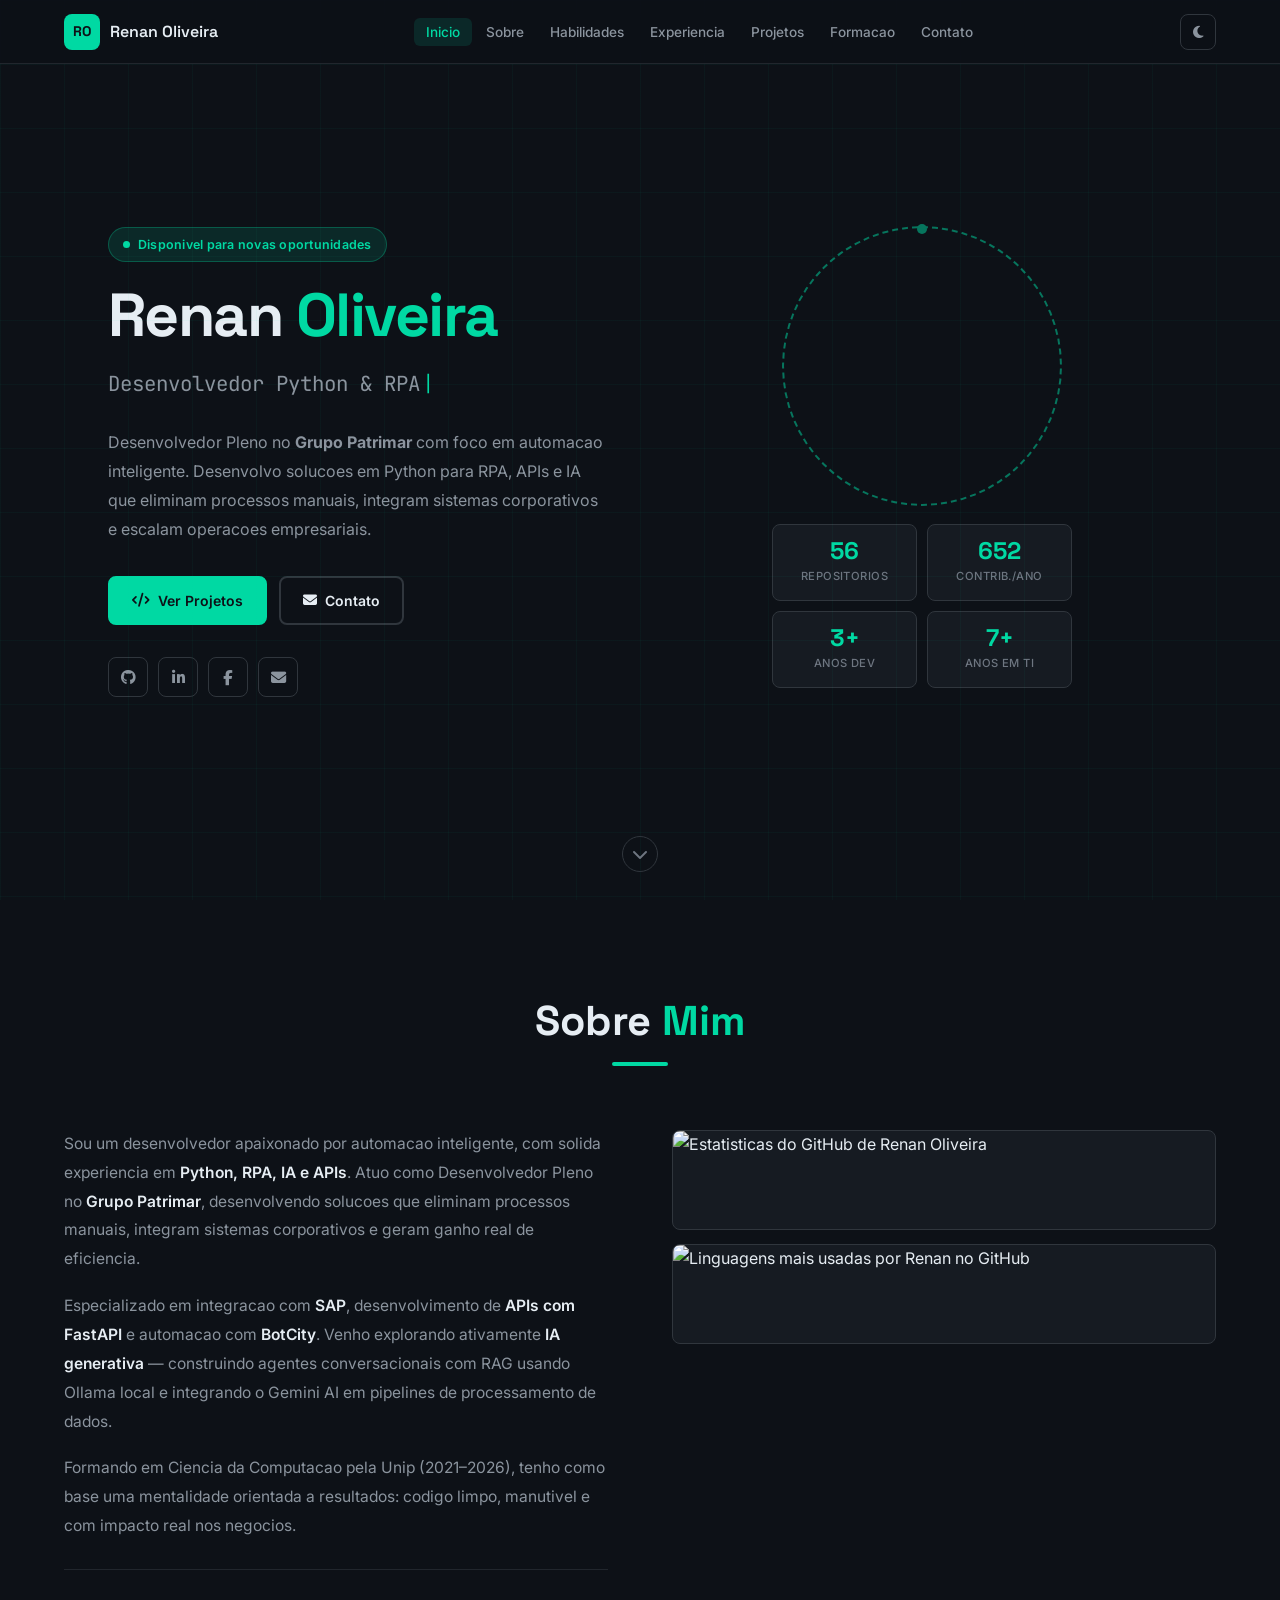
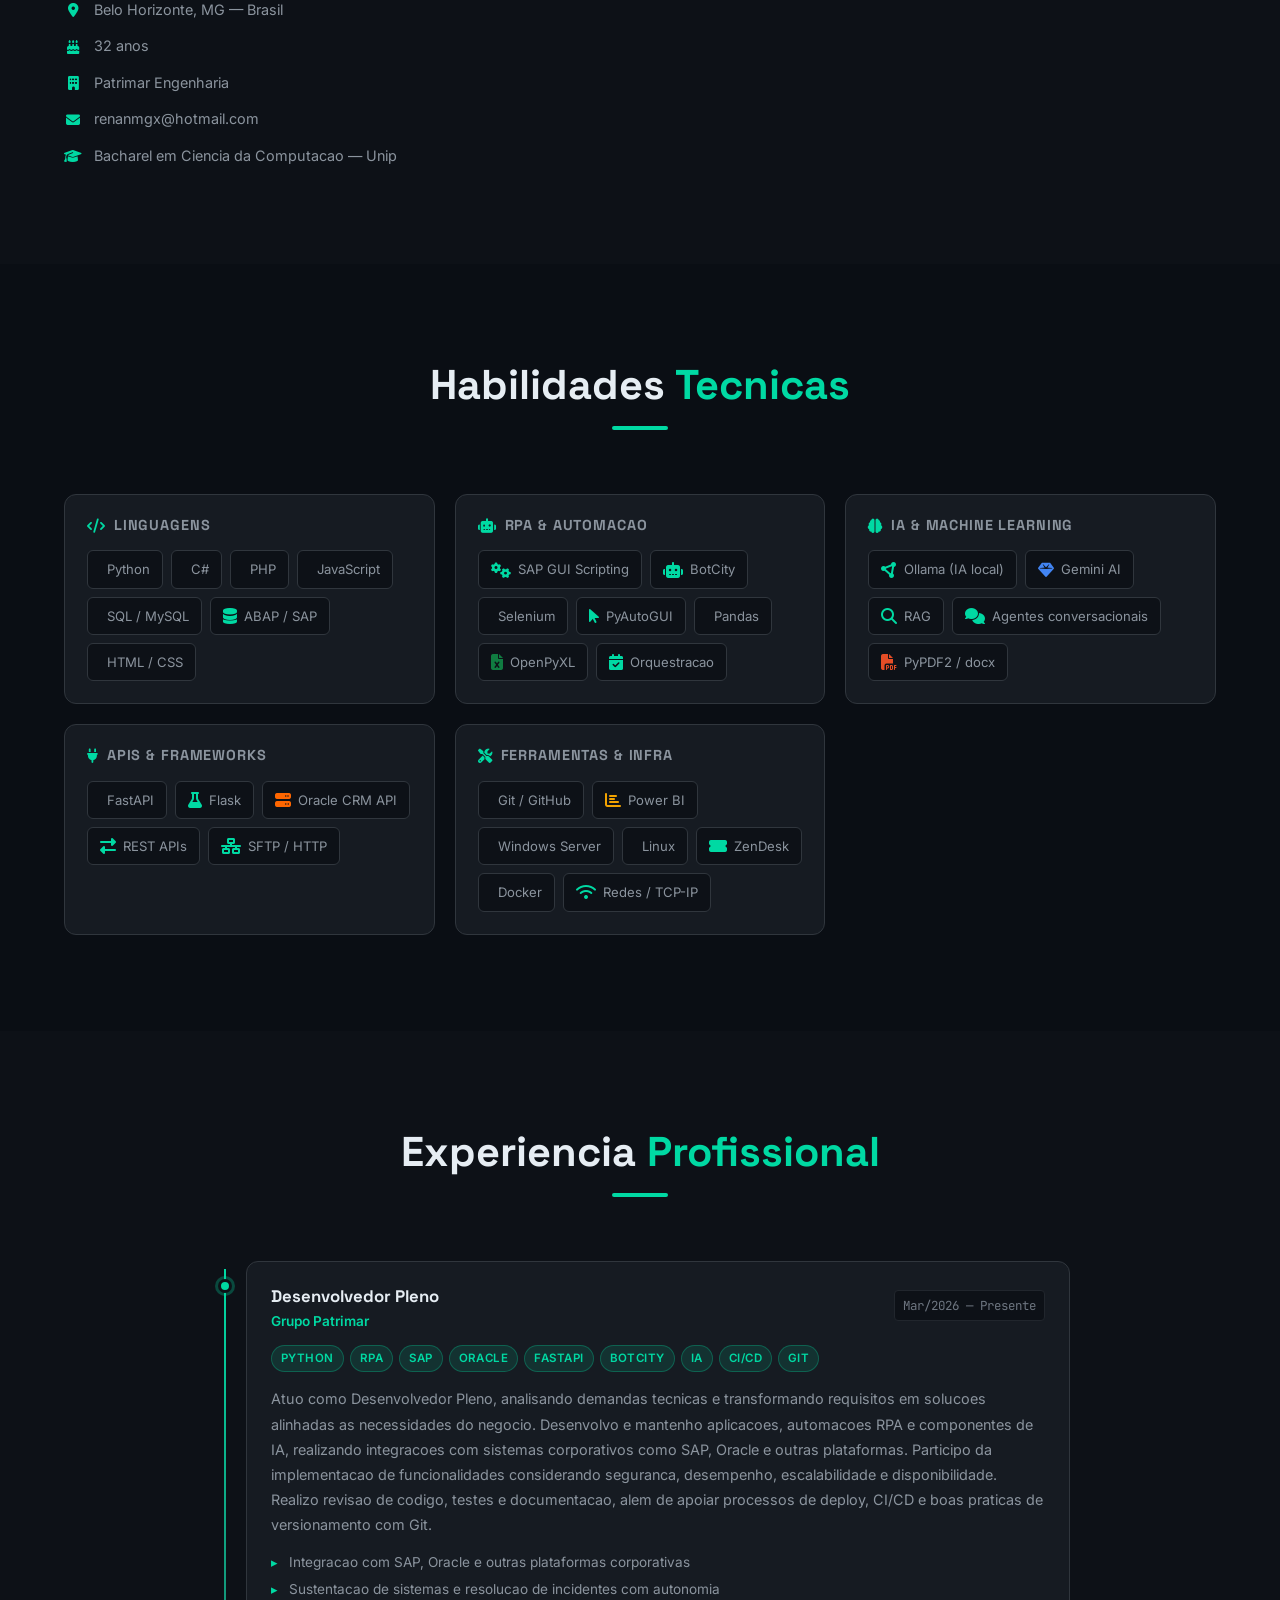
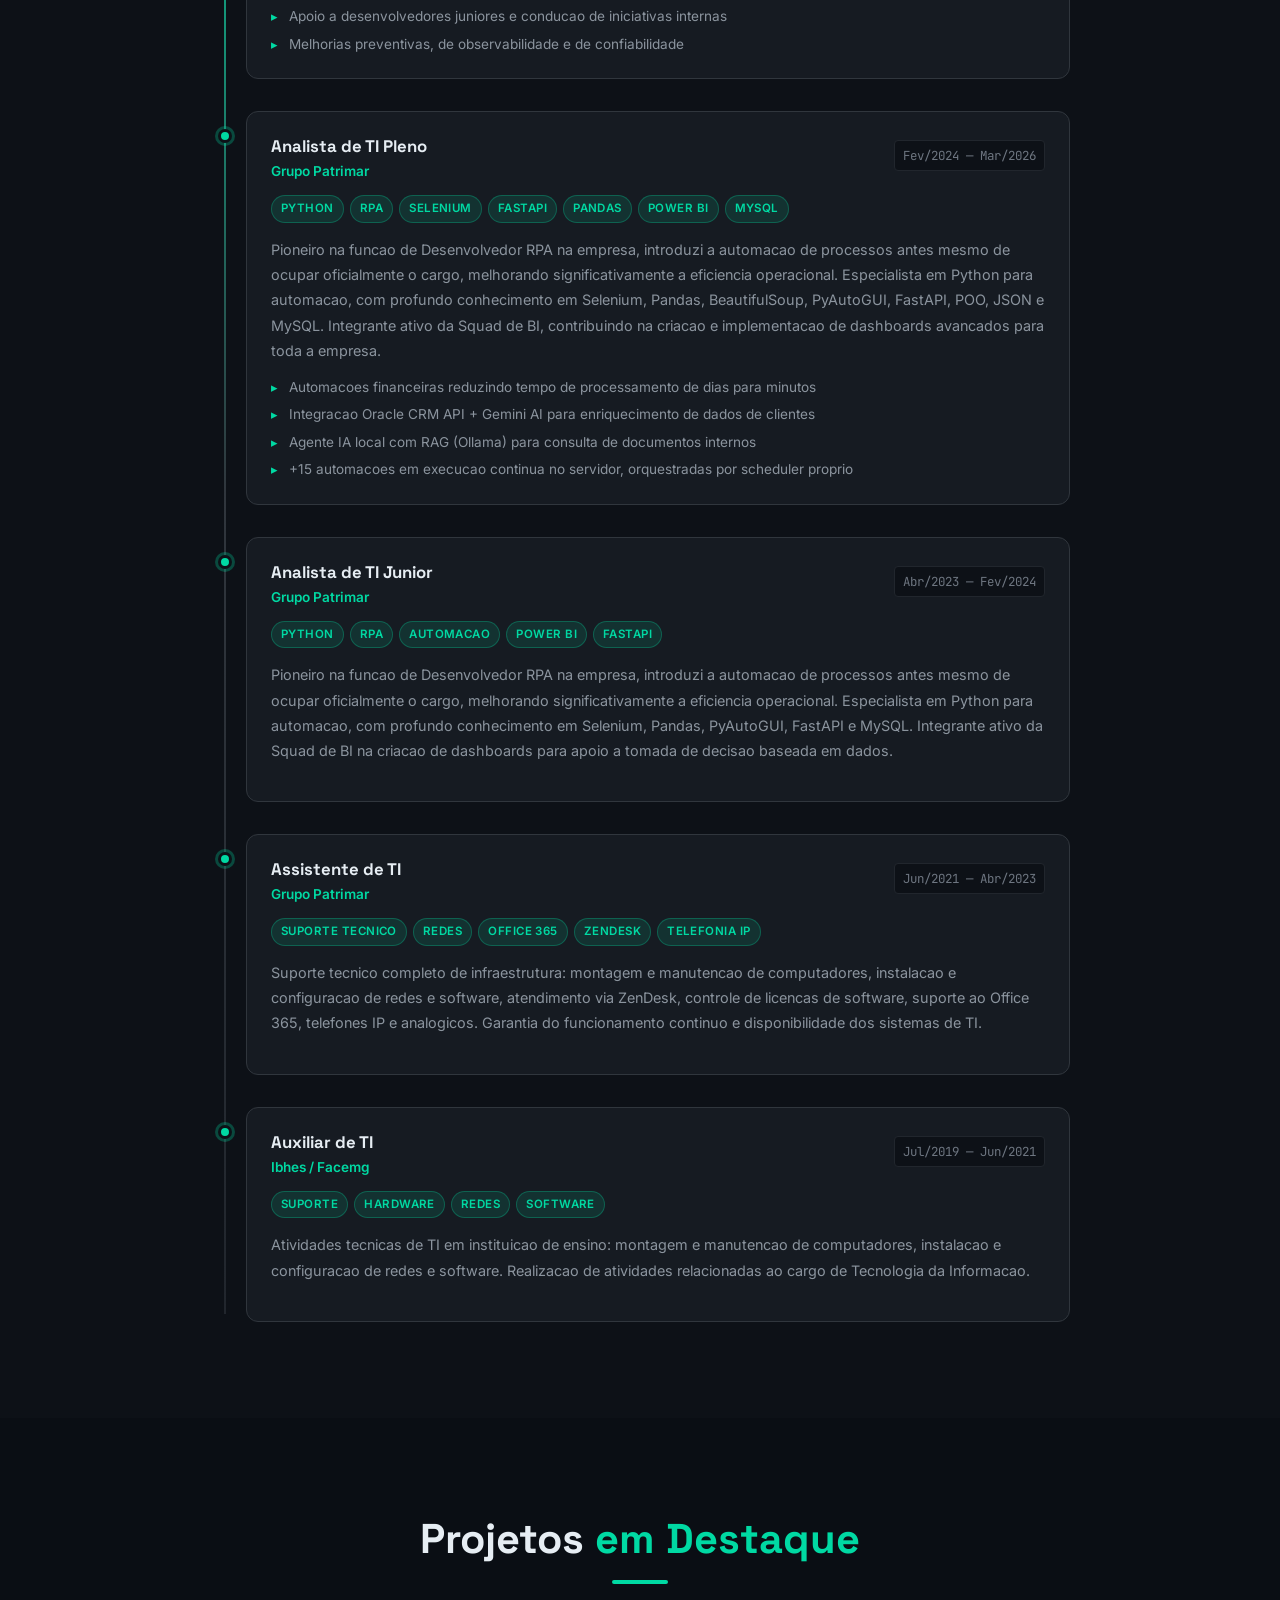
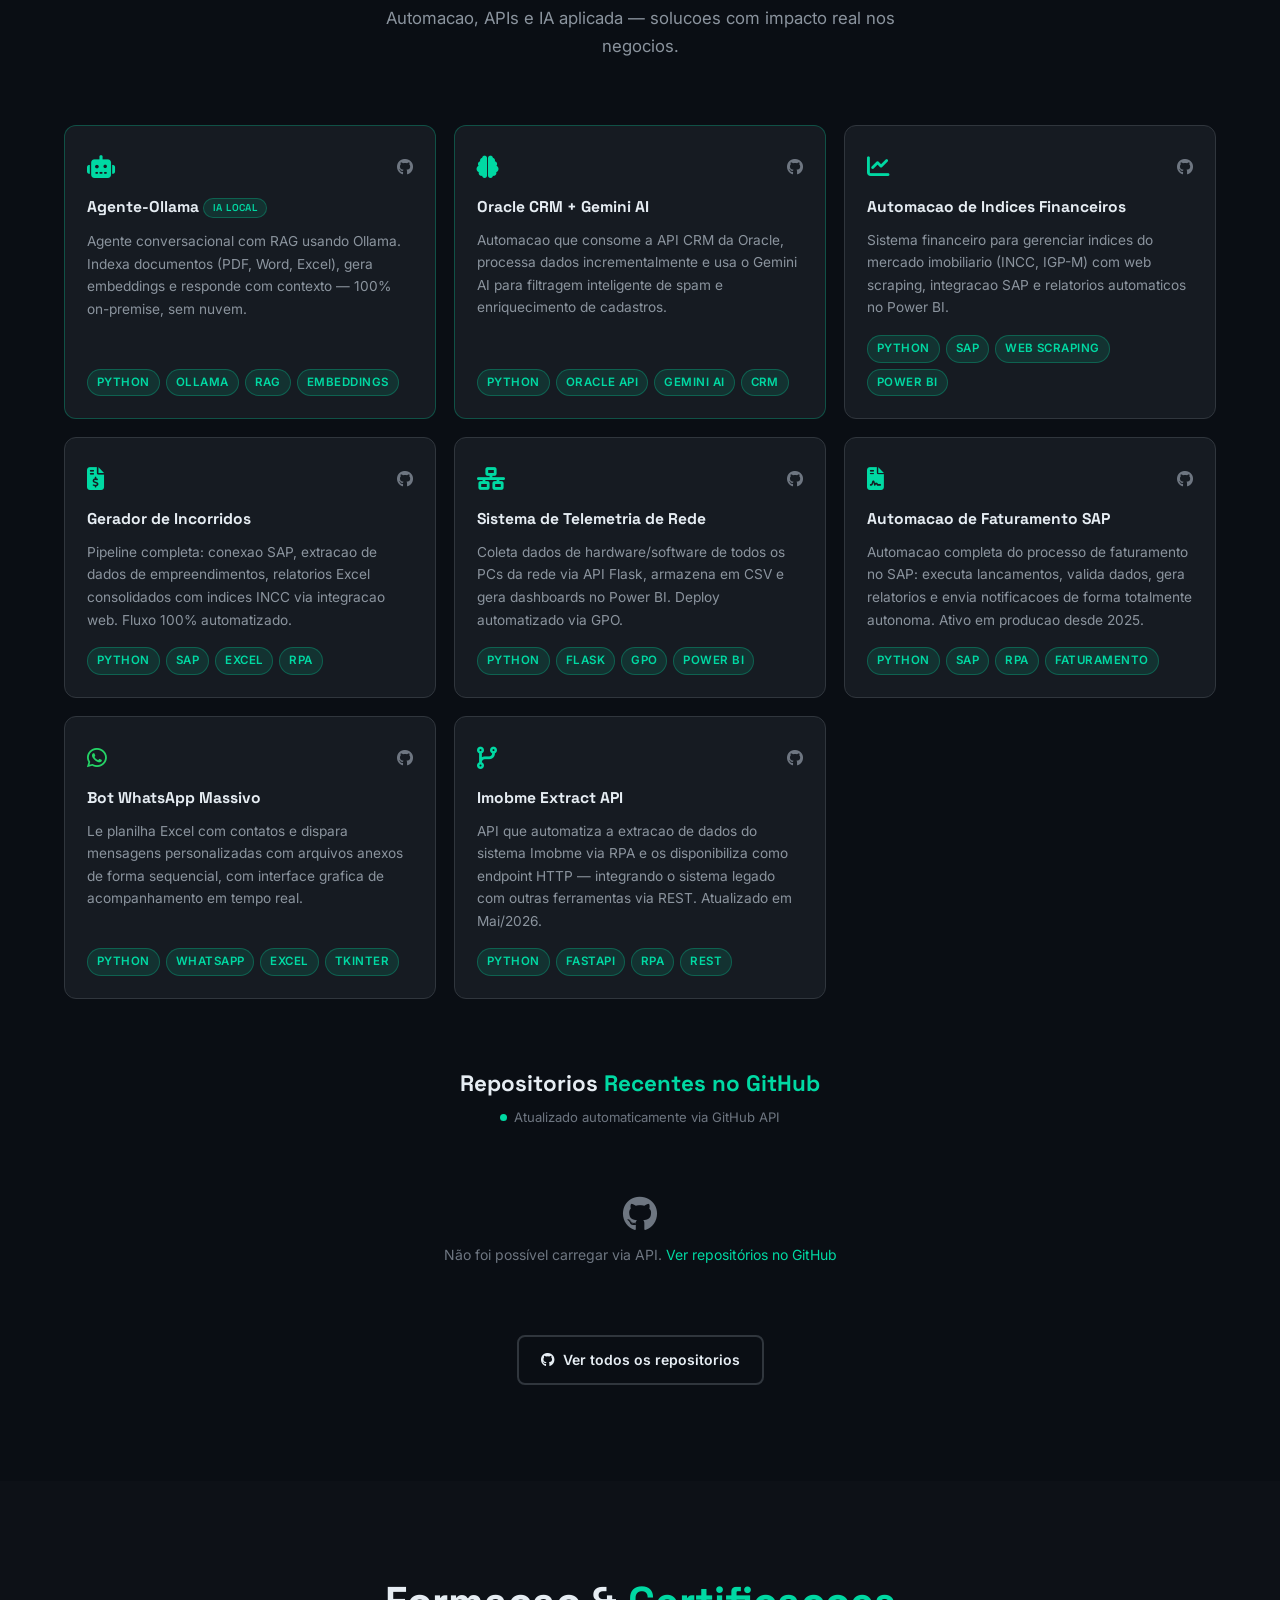
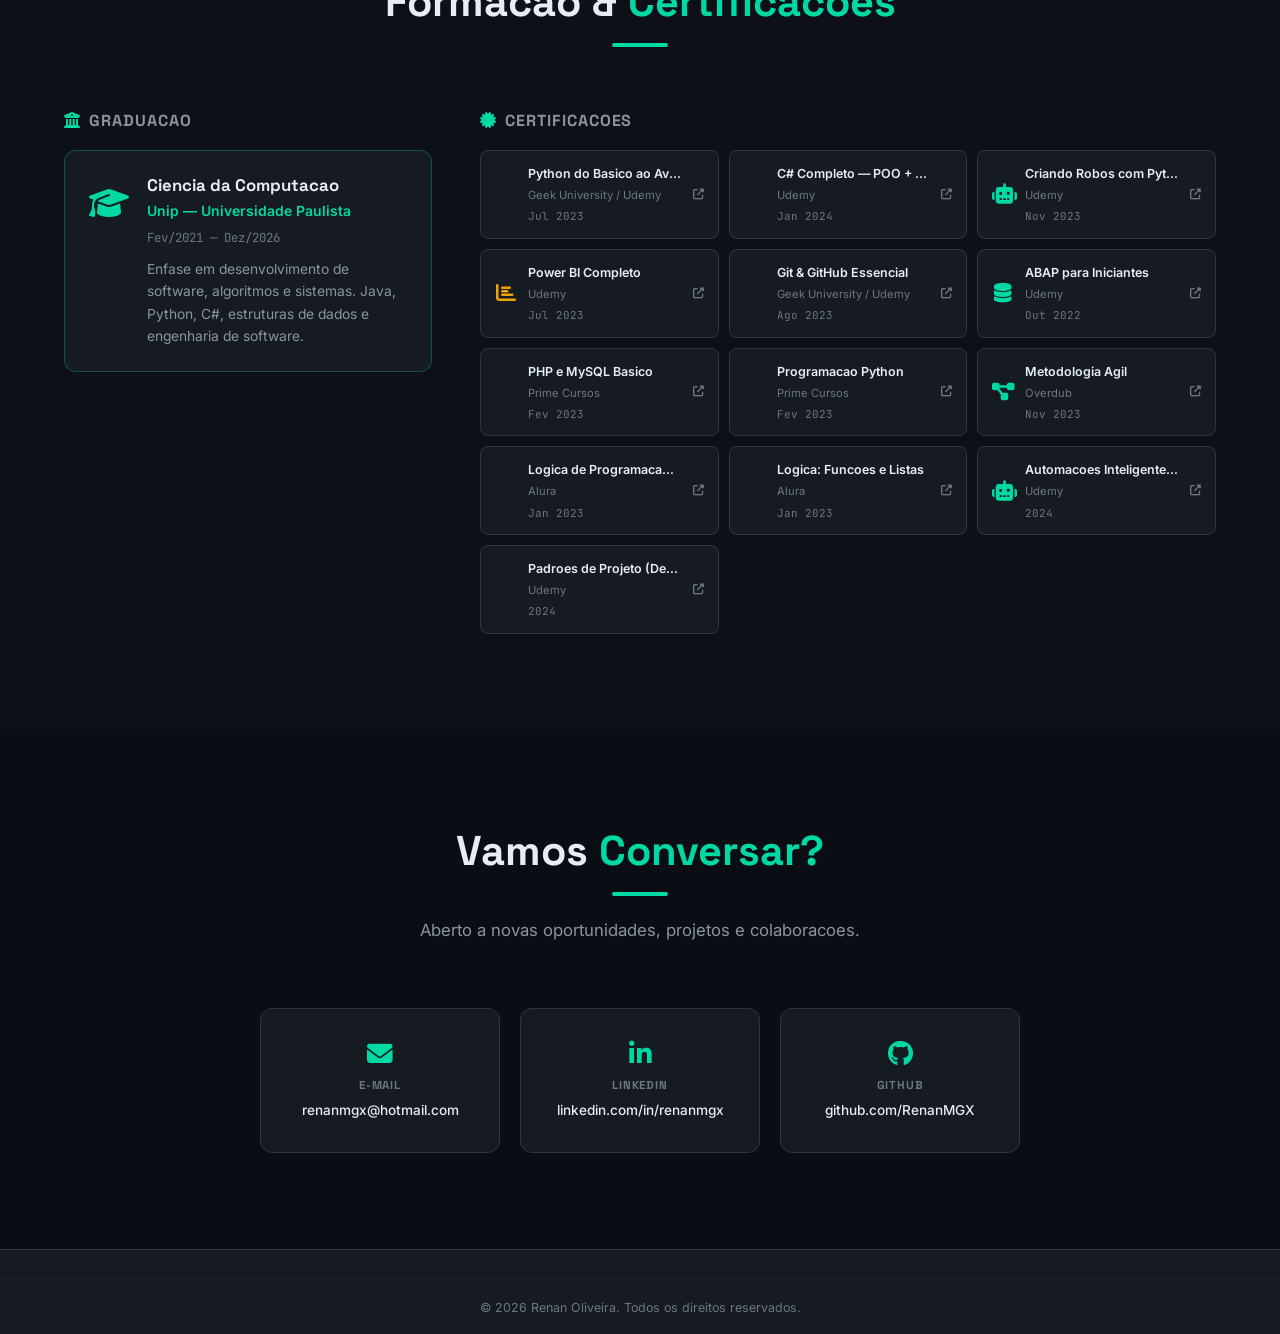
==== commit 5123fd07: "atualizando portifolio" ====
--- a/index.html
+++ b/index.html
@@ -1,801 +1,426 @@
-<!DOCTYPE html>
-<html lang="pt-br" class="no-js">
-  <head>
-    <meta charset="UTF-8" />
-    <meta http-equiv="X-UA-Compatible" content="IE=edge">
-    <title>Renan Oliveira</title>
-    <meta name="viewport" content="width=device-width, initial-scale=1, maximum-scale=1" />
-    <meta name="description" content="Curriculum vitae Renan Oliveira" />
-    <meta name="keywords" content="curriculo, vitae, git, github" />
-    <link rel="shortcut icon" href="favicon.ico">
-
-    <link rel="stylesheet" href="css/bootstrap.min.css" type="text/css">
-    <link rel="stylesheet" href="css/normalize.css" type="text/css">
-    <link rel="stylesheet" href="css/animate.css" type="text/css">
-    <link rel="stylesheet" href="css/transition-animations.css" type="text/css">
-    <link rel="stylesheet" href="css/owl.carousel.css" type="text/css">
-    <link rel="stylesheet" href="css/magnific-popup.css" type="text/css">
-    <link rel="stylesheet" href="css/main-green.css" type="text/css">
-    <link rel="stylesheet" href="https://cdnjs.cloudflare.com/ajax/libs/font-awesome/4.7.0/css/font-awesome.min.css">
-
-
-    <script src="js/jquery-2.1.3.min.js"></script>
-    <script src="js/modernizr.custom.js"></script>
-  </head>
-
-  <body class="material-template">
-    <!-- Loading animation -->
-    <div class="preloader">
-      <div class="preloader-animation">
-        <div class="preloader-spinner">
-        </div>
-      </div>
-    </div>
-    <!-- /Loading animation -->
-
-    <div id="page" class="page">
-      <!-- Header -->
-      <header id="site_header" class="header mobile-menu-hide">
-        <div class="header-content">
-          <div class="site-title-block mobile-hidden">
-            <!-- <a href="index.html#home"><div class="site-title">Apresentação<span></span></div></a> -->
-          </div>
-
-          <!-- Navigation -->
-          <div class="site-nav">
-            <!-- Main menu -->
-            <ul id="nav" class="site-main-menu">
-              <li>
-                <a class="pt-trigger" href="#home">Início</a>
-              </li>
-              <li>
-                <a class="pt-trigger" href="#resume">Currículo</a>
-              </li>
-              <li>
-                <a class="pt-trigger" href="#porti2">Portfólio</a>
-              </li>
-              <!-- <li>
-                <a class="pt-trigger" href="index.html#portfolio">Portfólio</a>
-              </li> -->
-            </ul>
-            <!-- /Main menu -->
-          </div>
-          <!-- Navigation -->
-        </div>
-      </header>
-      <!-- /Header -->
-
-      <!-- Mobile Header -->
-      <div class="mobile-header mobile-visible">
-        <div class="mobile-logo-container">
-          <div class="mobile-site-title">Renan Oliveira</div>
-        </div>
-
-        <a class="menu-toggle mobile-visible">
-          <i class="fa fa-bars"></i>
+﻿<!DOCTYPE html>
+<html lang="pt-br" data-theme="dark">
+<head>
+  <meta charset="UTF-8" />
+  <meta http-equiv="X-UA-Compatible" content="IE=edge" />
+  <meta name="viewport" content="width=device-width, initial-scale=1.0" />
+  <title>Renan Oliveira — Desenvolvedor Pleno | RPA | Python | AI</title>
+  <meta name="description" content="Portfolio de Renan Oliveira — Desenvolvedor Pleno especialista em Python, RPA, IA e dados. Automacao SAP, FastAPI, BotCity e IA generativa. Belo Horizonte, MG." />
+  <meta name="keywords" content="Renan Oliveira, desenvolvedor Python, RPA, automacao SAP, FastAPI, BotCity, Ollama, Gemini AI, Belo Horizonte" />
+  <meta name="author" content="Renan Oliveira" />
+  <meta name="robots" content="index, follow" />
+  <meta property="og:title" content="Renan Oliveira — Desenvolvedor Pleno | RPA | Python | AI" />
+  <meta property="og:description" content="Desenvolvedor Pleno no Grupo Patrimar. Especialista em Python, RPA, IA e dados: automacao SAP, FastAPI, BotCity e Gemini AI." />
+  <meta property="og:type" content="website" />
+  <meta property="og:url" content="https://renanmgx.github.io/" />
+  <link rel="shortcut icon" href="favicon.ico" />
+  <link rel="preconnect" href="https://fonts.googleapis.com" />
+  <link rel="preconnect" href="https://fonts.gstatic.com" crossorigin />
+  <link href="https://fonts.googleapis.com/css2?family=Inter:wght@300;400;500;600;700&family=Space+Grotesk:wght@400;500;600;700;800&family=JetBrains+Mono:wght@400;500&display=swap" rel="stylesheet" />
+  <link rel="stylesheet" href="https://cdnjs.cloudflare.com/ajax/libs/font-awesome/6.5.1/css/all.min.css" />
+  <link rel="stylesheet" href="https://cdn.jsdelivr.net/gh/devicons/devicon@v2.16.0/devicon.min.css" />
+  <link rel="stylesheet" href="css/portfolio.css" />
+</head>
+<body>
+
+<nav class="navbar" id="navbar" role="navigation" aria-label="Navegacao principal">
+  <div class="nav-container">
+    <a href="#inicio" class="nav-logo" aria-label="Renan Oliveira — Inicio">
+      <span class="logo-initials" aria-hidden="true">RO</span>
+      <span class="logo-text">Renan Oliveira</span>
+    </a>
+    <ul class="nav-links" id="navLinks">
+      <li><a href="#inicio"      class="nav-link active">Inicio</a></li>
+      <li><a href="#sobre"       class="nav-link">Sobre</a></li>
+      <li><a href="#habilidades" class="nav-link">Habilidades</a></li>
+      <li><a href="#experiencia" class="nav-link">Experiencia</a></li>
+      <li><a href="#projetos"    class="nav-link">Projetos</a></li>
+      <li><a href="#formacao"    class="nav-link">Formacao</a></li>
+      <li><a href="#contato"     class="nav-link">Contato</a></li>
+    </ul>
+    <div class="nav-actions">
+      <button class="theme-toggle" id="themeToggle" aria-label="Alternar tema claro/escuro">
+        <i class="fas fa-moon" id="themeIcon"></i>
+      </button>
+      <button class="hamburger" id="hamburger" aria-label="Abrir menu">
+        <span></span><span></span><span></span>
+      </button>
+    </div>
+  </div>
+</nav>
+
+<section id="inicio" class="hero-section" aria-label="Apresentacao">
+  <div class="hero-bg-grid" aria-hidden="true"></div>
+  <div class="container hero-container">
+    <div class="hero-content">
+      <div class="hero-badge">
+        <span class="badge-dot" aria-hidden="true"></span>
+        Disponivel para novas oportunidades
+      </div>
+      <h1 class="hero-name">Renan <span class="accent">Oliveira</span></h1>
+      <div class="hero-subtitle" aria-live="polite">
+        <span id="typewriter"></span>
+        <span class="cursor-blink" aria-hidden="true">|</span>
+      </div>
+      <p class="hero-bio">
+        Desenvolvedor Pleno no <strong>Grupo Patrimar</strong> com foco em automacao inteligente.
+        Desenvolvo solucoes em Python para RPA, APIs e IA que eliminam processos manuais,
+        integram sistemas corporativos e escalam operacoes empresariais.
+      </p>
+      <div class="hero-actions">
+        <a href="#projetos" class="btn btn-primary"><i class="fas fa-code" aria-hidden="true"></i> Ver Projetos</a>
+        <a href="#contato"  class="btn btn-outline"><i class="fas fa-envelope" aria-hidden="true"></i> Contato</a>
+      </div>
+      <div class="hero-socials">
+        <a href="https://github.com/RenanMGX" target="_blank" rel="noopener noreferrer" class="social-link" aria-label="GitHub">
+          <i class="fab fa-github" aria-hidden="true"></i>
         </a>
-      </div>
-      <!-- /Mobile Header -->
-
-      <!-- Main Content -->
-      <div id="main" class="site-main">
-        <!-- Page changer wrapper -->
-        <div class="pt-wrapper">
-          <!-- Subpages -->
-          <div class="subpages">
-
-            <!-- Home Subpage -->
-            <section class="pt-page" data-id="home">
-              <div class="section-inner start-page-content">
-                <div class="page-header">
-                  <div class="row">
-                    <div class="col-sm-4 col-md-4 col-lg-4">
-                      <div class="photo">
-                        <img src="images/foto_perfil.jpg" alt="Renan_Brian">
-                      </div>
-                    </div>
-
-                    <div class="col-sm-8 col-md-8 col-lg-8">
-                      <div class="title-block">
-                        <h1>Renan Oliveira</h1>
-                        <div class="owl-carousel text-rotation">
-                          <div class="item">
-                            <div class="sp-subtitle">Desenvolvedor Backend</div>
-                          </div>
-                          <div class="item">
-                            <div class="sp-subtitle">Desenvolvedor RPA</div>
-                          </div>
-                          <div class="item">
-                            <div class="sp-subtitle">Python / C#</div>
-                          </div>
-                          <div class="item">
-                            <div class="sp-subtitle">PHP/MySQL</div>
-                          </div>
-                        </div>
-                      </div>
-
-                      <div class="social-links">
-                        <a href="https://github.com/RenanMGX" target="_blank"><i class="fa fa-github"></i></a>
-                        <a href="https://www.linkedin.com/in/renanmgx/" target="_blank"><i class="fa fa-linkedin"></i></a>
-                        <a href="https://www.facebook.com/RenanMGX/?locale=pt_BR" target="_blank" ><i class="fa fa-facebook"></i></a>
-                      </div>
-                    </div>
-                  </div>
-                </div>
-
-                <div class="page-content">
-                  <div class="row">
-
-                    <div class="col-sm-6 col-md-6 col-lg-6">
-                      <div class="about-me">
-                        <div class="block-title">
-                          <h3>Quem <span>Sou?</span></h3>
-                        </div>
-                        <p>Sou um apaixonado desenvolvedor com sólida experiência em Python, C#, API e RPA, destacando-me por liderar projetos desafiadores como desenvolvedor RPA no Grupo Patrimar. Minhas habilidades incluem a criação e integração de APIs, otimizando a eficiência operacional. Especializado em RPA, implementei automações financeiras, reduzindo erros e tempos de processamento. Minha abordagem é marcada pela constante curiosidade, evidenciada em projetos de automatização e desenvolvimento de APIs personalizadas. Comprometido com prazos, priorizo eficiência sem comprometer a qualidade do código, buscando enfrentar desafios e contribuir para projetos inovadores. Pronto para colaborar em empolgantes iniciativas que impulsionem o desenvolvimento tecnológico.<br>
-                        </p>
-                      </div>
-                      <!-- <div class="download-resume">
-                        <a href="cv/Curriculo.pdf" class="btn btn-secondary" target="_blank">Download Curículo</a>
-                      </div> -->
-                    </div>
-
-                    <div class="col-sm-6 col-md-6 col-lg-6">
-                      <ul class="info-list">
-                        <li><span class="title" >Idade</span><span class="value" id="idade_auto">0</span></li>
-                        <li><span class="title">Nacionalidade</span><span class="value">Brasileiro</span></li>
-                        <li><span class="title">Cidade/Estado</span><span class="value">Belo Horizonte, MG</span></li>
-                        <!-- <li><span class="title">E-mail</span><span class="value"></span></li>
-                        <li><span class="title">Telefone</span><span class="value"></span></li> -->
-                        <!-- <li><span class="title">Freelance</span><span class="value available">Indisponível</span></li> -->
-                      </ul>
-                    </div>
-
-                  </div>
-                </div>
-              </div>
-            </section>
-            <!-- End of Home Subpage -->
-
-            <!-- Resume Subpage -->
-            <section class="pt-page" data-id="resume">
-              <div class="section-inner custom-page-content">
-                <div class="page-header color-1">
-                  <h2>Currículo</h2>
-                </div>
-                <div class="page-content">
-
-                  <div class="row">
-                    <div class="col-sm-6 col-md-6 col-lg-6">
-                      <div class="block">
-                        <div class="block-title">
-                          <h3>Educação</h3>
-                        </div>
-
-                        <div class="timeline">
-                          <!-- Education 1 -->
-                          <div class="timeline-item">
-                            <h4 class="item-title">Ciência da Computação</h4>
-                            <span class="item-period">2021</span> - <span class="item-period">2025</span>
-                            <span class="item-small">Unip</span>
-                            <p class="item-description">Formação em Ciência da Computação, com ênfase em desenvolvimento de software e algoritmos. Conhecimentos avançados em linguagens de programação, como Java, Python e C#. Habilidade em desenvolver soluções de tecnologia da informação para atender às necessidades empresariais.</p>
-                          </div>
-                          <!-- / Education 1 -->
-
-
-                          <!-- Education 2 -->
-                          <div class="timeline-item">
-                            <h4 class="item-title">Programação em Python do básico ao avançado</h4>
-                            <span class="item-period">Jul - 2023</span>
-                            <span class="item-small">Geek University</span>
-                            <p class="item-description" ><a href="https://www.udemy.com/certificate/UC-7b095cd0-78c2-4661-a929-2f73faf9688c/" target="_blank" style="font-weight: bold;text-decoration: underline;">Certificado</a></p>
-                          </div>
-
-                          <!-- Education 2 -->
-                          <div class="timeline-item">
-                            <h4 class="item-title">C# COMPLETO Programação Orientada a Objetos + Projetos</h4>
-                            <span class="item-period">Jan - 2024</span>
-                            <span class="item-small">Udemy</span>
-                            <p class="item-description" ><a href="https://www.udemy.com/certificate/UC-70395d2b-22e4-439c-aa37-b6dd9f2e4130/" target="_blank" style="font-weight: bold;text-decoration: underline;">Certificado</a></p>
-                          </div>
-
-                          <!-- / Education 3 -->
-                          <div class="timeline-item">
-                            <h4 class="item-title">Git e Github Essencial para o Desenvolvedor</h4>
-                            <span class="item-period">Ago - 2023</span>
-                            <span class="item-small">Geek University</span>
-                            <p class="item-description" ><a href="https://www.udemy.com/certificate/UC-67c7e533-4fb3-4ab5-818a-2bee16b62352/" target="_blank" style="font-weight: bold;text-decoration: underline;">Certificado</a></p>
-                          </div>
-
-                          <!-- / Education 4 -->
-                          <div class="timeline-item">
-                            <h4 class="item-title">Criando Robôs com Python - Automatizando Processos</h4>
-                            <span class="item-period">Nov - 2023</span>
-                            <span class="item-small">Udemy</span>
-                            <p class="item-description" ><a href="https://www.udemy.com/certificate/UC-4e03fd0b-038e-43ef-aeac-24eddd462a6a/" target="_blank" style="font-weight: bold;text-decoration: underline;">Certificado</a></p>
-                          </div>
-
-                          <!-- / Education 5 -->
-                          <div class="timeline-item">
-                            <h4 class="item-title">Power BI Completo - Do Básico ao Avançado</h4>
-                            <span class="item-period">Jul - 2023</span>
-                            <span class="item-small">Udemy</span>
-                            <p class="item-description" ><a href="https://www.udemy.com/certificate/UC-16240bf9-6555-4aed-89dd-2ce043521dae/" target="_blank" style="font-weight: bold;text-decoration: underline;">Certificado</a></p>
-                          </div>
-
-                          <!-- / Education 6 -->
-                          <div class="timeline-item">
-                            <h4 class="item-title">Abap para iniciantes - Curso Completo</h4>
-                            <span class="item-period">Out - 2022</span>
-                            <span class="item-small">Udemy</span>
-                            <p class="item-description" ><a href="https://www.udemy.com/certificate/UC-51637d6d-d0a1-4d97-96f3-440df0a23636/" target="_blank" style="font-weight: bold;text-decoration: underline;">Certificado</a></p>
-                          </div>
-
-                          <!-- / Education 7 -->
-                          <div class="timeline-item">
-                            <h4 class="item-title">PHP e MySQL Básico</h4>
-                            <span class="item-period">Fev - 2023</span>
-                            <span class="item-small">Prime Cursos</span>
-                            <p class="item-description" ><a href="certificado/php_mysql_prime.pdf" target="_blank" style="font-weight: bold;text-decoration: underline;">Certificado</a></p>
-                          </div>
-
-                          <!-- / Education 8 -->
-                          <div class="timeline-item">
-                            <h4 class="item-title">Programação Python</h4>
-                            <span class="item-period">Fev - 2023</span>
-                            <span class="item-small">Prime Cursos</span>
-                            <p class="item-description" ><a href="certificado/python_prime.pdf" target="_blank" style="font-weight: bold;text-decoration: underline;">Certificado</a></p>
-                          </div>
-
-                          <!-- / Education 8 -->
-                          <div class="timeline-item">
-                            <h4 class="item-title">Metodologia Agil</h4>
-                            <span class="item-period">Nov - 2023</span>
-                            <span class="item-small">Overdub</span>
-                            <p class="item-description" ><a href="https://onedrive.live.com/?authkey=%21ANAj3n%5FBAUb50Zo&cid=6ACF4AF69918493D&id=6ACF4AF69918493D%2163508&parId=6ACF4AF69918493D%2113444&o=OneUp" target="_blank" style="font-weight: bold;text-decoration: underline;">Certificado</a></p>
-                          </div>
-                          
-                          <!-- / Education 8 -->
-                          <div class="timeline-item">
-                            <h4 class="item-title">Lógica de programação: mergulhe em programação com JavaScript</h4>
-                            <span class="item-period">Jan - 2023</span>
-                            <span class="item-small">Alura</span>
-                            <p class="item-description" ><a href="https://cursos.alura.com.br/certificate/renanmgx/logica-programacao-mergulhe-programacao-javascript" target="_blank" style="font-weight: bold;text-decoration: underline;">Certificado</a></p>
-                          </div>
-
-                          <!-- / Education 8 -->
-                          <div class="timeline-item">
-                            <h4 class="item-title">Lógica de programação: explore funções e listas</h4>
-                            <span class="item-period">Jan - 2023</span>
-                            <span class="item-small">Alura</span>
-                            <p class="item-description" ><a href="https://cursos.alura.com.br/certificate/9cd7df8c-8350-4496-be2d-2566510a74d5" target="_blank" style="font-weight: bold;text-decoration: underline;">Certificado</a></p>
-                          </div>
-
-
-                        </div>
-                      </div>
-                    </div>
-
-                    <div class="col-sm-6 col-md-6 col-lg-6">
-                      <div class="block">
-                        <div class="block-title">
-                          <h3>Experiência Profissional</h3>
-                        </div>
-
-                        <div class="timeline">
-                          <!-- Experience 1 -->
-                          <div class="timeline-item">
-                            <h4 class="item-title">Analista de TI</h4>
-                            <span class="item-period">Abr/2023 - Atualmente</span>
-                            <span class="item-small">Grupo Patrimar</span>
-                            <p class="item-description">Sou um Analista de TI apaixonado por automatizar processos com Python. Minhas habilidades abrangem o gerenciamento de sistemas, redes e suporte a usuários, tornando a infraestrutura de TI mais eficiente. Minha especialização em automação me permite economizar tempo e recursos, impulsionando o desempenho da organização e promovendo a inovação tecnológica.</p>
-                          </div>
-                          <!-- / Experience 1 -->
-
-                          <!-- Experience 2 -->
-                          <div class="timeline-item">
-                            <h4 class="item-title">Assistente de TI</h4>
-                            <span class="item-period">Jun/2011 - Abr/2023</span>
-                            <span class="item-small">Grupo Patrimar</span>
-                            <p class="item-description">Experiência em montagem e manutenção de computadores, instalação e configuração de redes, instalação e configuração de software, atendimento ao usuário mediante ao ZenDesk, controle de licenças de software para os usuários, suporte ao Office 365, suporta a telefones IP e analógicos e outras atividades relacionadas ao cargo de Tecnologia da Informação. Conhecimento em garantir que os sistemas de TI estejam sempre em perfeito funcionamento e disponíveis para os usuários.</p>
-                          </div>
-                          <!-- / Experience 2 -->
-
-                          <!-- Experience 3 -->
-                          <div class="timeline-item">
-                            <h4 class="item-title">Auxiliar de TI</h4>
-                            <span class="item-period">Jul/2019 - Jun/2021</span>
-                            <span class="item-small">Ibhes/Facemg</span>
-                            <p class="item-description">Experiência em montagem e manutenção de computadores, além de instalação e configuração de redes e software. Habilidade em realizar atividades técnicas relacionadas ao cargo de Tecnologia da Informação (TI).</p>
-                          </div>
-
-                        </div>
-                      </div>
-                    </div>
-                  </div>
-
-                  <!-- <div class="row">
-                    <div class="col-sm-6 col-md-6 col-lg-6">
-                      <div class="block">
-                        <div class="block-title">
-                          <h3>Linguagens <span>Skills</span></h3>
-                        </div>
-
-                        <div class="skills-info">
-                          <h4>Python</h4>
-                          <div class="skill-container">
-                            <div class="skill-percentage skill-8"></div>
-                          </div>
-
-                          <h4>PHP</h4>
-                          <div class="skill-container">
-                            <div class="skill-percentage skill-5"></div>
-                          </div>
-
-                          <h4>C#</h4>
-                          <div class="skill-container">
-                            <div class="skill-percentage skill-2"></div>
-                          </div>
-
-                          <h4>MySQL</h4>
-                        <div class="skill-container">
-                          <div class="skill-percentage skill-2"></div>
-                        </div>
-                      </div>
-
-                      </div>
-                    </div>
-
-                    <div class="col-sm-6 col-md-6 col-lg-6">
-                      <div class="block">
-                        <div class="block-title">
-                          <h3 style="display: none;"> d<span> d</span></h3>
-                        </div><br><br><br>
-
-                        <div class="skills-info">
-                          <h4>Lua</h4>
-                          <div class="skill-container">
-                            <div class="skill-percentage skill-03"></div>
-                          </div>
-
-                          <h4>HTML/CSS</h4>
-                          <div class="skill-container">
-                            <div class="skill-percentage skill-05"></div>
-                          </div>
-
-                          <h4>javascript/tipescript</h4>
-                          <div class="skill-container">
-                            <div class="skill-percentage skill-2"></div>
-                          </div>
-                        </div>
-
-                      </div>
-                    </div>
-                  </div> -->
-
-                  <!-- Download Resume Button -->
-                  <div class="row">
-                    <div class="col-sm-12 col-md-12 col-lg-12">
-                      <div class="block">
-                        <!-- <div class="center download-resume">
-                          <a href="#" class="btn btn-secondary" target="_blank">Download Currículo</a>
-                        </div> -->
-                      </div>
-                    </div>
-                  </div>
-                  <!-- End of Download Resume Button -->
-
-                </div>
-              </div>
-            </section>
-            <!-- End of Resume Subpage -->
-
-
-            <!-- Portifolio adaptado para Backend porti2 -->
-            <section class="pt-page" data-id="porti2">
-              <div class="section-inner custom-page-content">
-                <div class="page-header color-1">
-                  <h2>Projetos</h2>
-                </div>
-                <div class="page-content">
-
-                  <div class="row">
-                    <div class="col-sm-6 col-md-6 col-lg-6">
-                      <div class="block">
-                        <div class="block-title">
-                          
-                        </div>
-
-                        <div class="timeline">
-
-                          <!-- Education 1 -->
-                          <div class="timeline-item">
-                            <h4 class="item-title">Automatização de Indices</h4>
-                            <span class="item-period">Python | RPA | API | Web Scraping | PowerBI</span>
-                            <span class="item-small"><a href="https://github.com/RenanMGX/Automation_Indices" target="_blank" style="font-size: 125%;text-decoration: underline;color: blue;">Repositorio Git</a></span>
-                            <p class="item-description">
-                              Este programa faz parte de um sistema de automação financeira projetado para gerenciar, verificar e atualizar índices financeiros e setoriais relacionados ao mercado imobiliário. Utiliza diversas bibliotecas Python para manipulação de dados, interações web, e operações de arquivo, visando automatizar tarefas repetitivas e melhorar a eficiência de processos financeiros.                         
-                            </p>
-                          </div>
-                          <!-- / Education 1 -->
-
-                          
-                          <!-- Education 1 -->
-                          <div class="timeline-item">
-                            <h4 class="item-title">Telemetria</h4>
-                            <span class="item-period">Python</span>
-                            <span class="item-small"><a href="https://github.com/RenanMGX/inventario" target="_blank" style="font-size: 125%;text-decoration: underline;color: blue;">Repositorio Git</a></span>
-                            <p class="item-description">Este projeto tem a finalidade de coletar dados dos computadores na rede e enviá-los para um servidor que irá salvá-los em um arquivo .csv. Posteriormente, esses dados serão carregados em um Power BI para exibi-los em gráficos relativos aos computadores da rede.<br>
-                              Este projeto está dividido em 3 scripts:<br>
-                              1 - É executado no computador e a cada 5 minutos coleta os dados e os envia para o servidor usando um arquivo .json.<br>
-                              2 - É um script executado no servidor por meio de uma aplicação Flask que coleta os dados dos computadores e os salva em um arquivo .csv.<br>
-                              3 - É um script projetado para ser executado via GPO (Group Policy Object) que instala o 1º script na máquina do usuário, permitindo que ele inicie automaticamente junto com o Windows.                            
-                            </p>
-                          </div>
-                          <!-- / Education 1 -->
-
-                          <!-- Education 2 -->
-                          <div class="timeline-item">
-                            <h4 class="item-title">bot_whatsapp</h4>
-                            <span class="item-period">Python</span>
-                            <span class="item-small"><a href="https://github.com/RenanMGX/bot_whatsapp" target="_blank" style="font-size: 125%;text-decoration: underline;color: blue;">Repositorio Git</a></span>
-                            <p class="item-description">
-                              Este script lê uma planilha do Excel, salvando o número de telefone, mensagem e caminho de um arquivo.<br>
-                              Em seguida, o script dispara mensagens no WhatsApp de forma sequencial para todos os contatos salvos na planilha. No final, uma interface gráfica informa quais mensagens foram entregues.                            </p>
-                          </div>
-
-                          <!-- / Education 3 -->
-                          <div class="timeline-item">
-                            <h4 class="item-title">quebra_excel</h4>
-                            <span class="item-period">Python</span>
-                            <span class="item-small" style="font-size: 125%;font-weight: bold ;color: gray;">Privado</span>
-                            <p class="item-description">
-                              Este script acessa uma planilha do Excel que contém vários dados misturados. O script separa os dados por setor e cria uma nova planilha com cada conjunto de dados separado. Utilizei multiprocess e criei uma fórmula que identifica todos os núcleos do computador e separa 90% deles para o script, permitindo o processamento de múltiplas planilhas ao mesmo tempo.<br>
-                              Anteriormente, esse processo era realizado manualmente uma vez por mês e levava cerca de um dia e meio, enquanto com o script, leva aproximadamente 20 minutos.                            </p>
-                          </div>
-
-                          <!-- / Education 4 -->
-                          <div class="timeline-item">
-                            <h4 class="item-title">bot_cotar_moeda</h4>
-                            <span class="item-period">Python</span>
-                            <span class="item-small"><a href="https://github.com/RenanMGX/bot_cotar_dolar" target="_blank" style="font-size: 125%;text-decoration: underline;color: blue;">Repositorio Git</a></span>
-                            <p class="item-description">
-                              Este script, usando o Selenium, acessa o site do Banco do Brasil e, a pedido do cliente, coleta o valor da cotação do dólar e do euro sempre do dia anterior. Ele salva esses dados em uma variável e, em seguida, abre o programa SAP para registrar a cotação das moedas em uma transação do SAP.<br>
-                              O script é executado todos os dias às 7:00 da manhã, e foram tratados os erros de forma a minimizar a necessidade de manutenção. Ele identifica quando não houve cotação no dia anterior e, se ficar sem internet ou se o site estiver fora do ar, ele faz uma pausa e tenta novamente algumas vezes, com intervalos de 30 minutos. Caso não consiga abrir o programa SAP ou salvar a transação, encerra suas atividades e fica pronto para a próxima execução. Todas as informações, incluindo problemas e acertos do script, são registradas em um arquivo de log                            </p>
-                          </div>
-
-                          <!-- / Education 4 -->
-                          <div class="timeline-item">
-                            <h4 class="item-title">Mini Orquestrador python</h4>
-                            <span class="item-period">Python</span>
-                            <span class="item-small"><a href="https://github.com/RenanMGX/agendador" target="_blank" style="font-size: 125%;text-decoration: underline;color: blue;">Repositorio Git</a></span>
-                            <p class="item-description">
-                              Este script atua como um pequeno orquestrador, permitindo-me agendar a execução dos meus scripts de maneira autônoma no servidor. Ele gera registros (logs) para que eu possa acompanhar se tudo transcorreu de maneira perfeita ou se houve algum erro.                            </p>
-                          </div>
-
-
-                        </div>
-                      </div>
-                    </div>
-
-                    <div class="col-sm-6 col-md-6 col-lg-6">
-                      <div class="block">
-                        <div class="block-title">
-                          <h3></h3>
-                        </div>
-
-                        <div class="timeline">
-
-                          <!-- Experience 1 -->
-                          <div class="timeline-item">
-                            <h4 class="item-title">Imobme Extraction</h4>
-                            <span class="item-period">Python</span>
-                            <span class="item-small"><a href="https://github.com/RenanMGX/bot_imobme_extraction" target="_blank" style="font-size: 125%;text-decoration: underline;color: blue;">Repositorio Git</a></span>
-                            <p class="item-description">
-                              Este script de RPA simula a interação de um usuário no site do "imobme". Ele realiza o login e solicita a geração dos relatórios previamente definidos no próprio script. Em seguida, efetua o download dos relatórios no formato .xlsx para uma pasta predefinida. Posteriormente, converte os arquivos para os formatos .json ou .csv e os armazena em um local determinado, seja em uma pasta no servidor local ou utilizando o protocolo SFTP.                            </p>
-                          </div>
-                          <!-- / Experience 1 -->
-
-                          <!-- Experience 2 -->
-                          <div class="timeline-item">
-                            <h4 class="item-title">PatrimarAPI - Desenvolvimento</h4>
-                            <span class="item-period">Python | FastAPI</span>
-                            <span class="item-small"><a href="https://github.com/RenanMGX/PatrimarAPI" target="_blank" style="font-size: 125%;text-decoration: underline;color: blue;">Repositorio Git</a></span>
-                            <p class="item-description">
-                              Esta é uma API em desenvolvimento, dividida em 3 scripts:<br>
-                              1 - Acessa o site do Imobme, faz login como um usuário, gera alguns relatórios previamente especificados e os salva como arquivos .xlsx em uma pasta escolhida.<br>
-                              2 - Lê todos os arquivos .xlsx na pasta e os converte em arquivos .json, salvando-os na pasta 'dados'.<br>
-                              3 - Por último, a API recebe a requisição via protocolo HTTP e retorna os dados salvos no formato JSON.
-                            </p>
-                          </div>
-                          <!-- / Experience 2 -->
-
-                          <!-- Experience 3 -->
-                          <div class="timeline-item">
-                            <h4 class="item-title">Transferencia de Custos</h4>
-                            <span class="item-period">Python</span>
-                            <span class="item-small"><a href="https://github.com/RenanMGX/transferencia-de-custo" target="_blank" style="font-size: 125%;text-decoration: underline;color: blue;">Repositorio Git</a></span>
-                            <p class="item-description">
-                              Este script lê vários arquivos em uma pasta, extrai algumas informações deles e, em seguida, aplica algumas regras aos dados. Posteriormente, os dados são salvos em uma planilha única para serem lidos pelo programa SAP. 
-                            </p>
-                          </div>
-                          <!-- / Experience 3 -->
-
-                          <!-- Experience 4 -->
-                          <div class="timeline-item">
-                            <h4 class="item-title">bot_instalador</h4>
-                            <span class="item-period">Python</span>
-                            <span class="item-small"><a href="https://github.com/RenanMGX/bot_instalador" target="_blank" style="font-size: 125%;text-decoration: underline;color: blue;">Repositorio Git</a></span>
-                            <p class="item-description">
-                              Este script abre uma interface gráfica listando alguns programas para instalar no computador. Os programas estão em uma pasta compartilhada na rede e são executados pelo script. Caso os programas não possam ser instalados com o parâmetro /Silent (silenciosamente), a automação do PyAutoGUI concluirá a instalação do software de forma autônoma.                            </p>
-                          </div>
-                          <!-- / Experience 4-->
-
-                          <!-- Experience 5 -->
-                          <div class="timeline-item">
-                            <h4 class="item-title">alterar_assinatura</h4>
-                            <span class="item-period">Python</span>
-                            <span class="item-small"><a href="https://github.com/RenanMGX/alterar_assinatura" target="_blank" style="font-size: 125%;text-decoration: underline;color: blue;">Repositorio Git</a></span>
-                            <p class="item-description">
-                              Este script é utilizado em uma GPO e é executado no computador toda vez que o Windows é iniciado. O script irá alterar a imagem da assinatura de e-mail do usuário.                            </p>
-                          </div>
-                          <!-- / Experience 5 -->
-
-                          <!-- Experience 6 -->
-                          <div class="timeline-item">
-                            <h4 class="item-title">Alocação de Resultados</h4>
-                            <span class="item-period">Python</span>
-                            <span class="item-small" style="font-size: 125%;font-weight: bold ;color: gray;">Privado</span>
-                            <p class="item-description">
-                              Este script é extenso, contendo mais de 800 linhas, e nem todos os detalhes podem ser revelados.<br>
-                              O script possui uma interface gráfica para orientação do usuário. Ele acessa várias planilhas do Excel, tratando e filtrando os dados, em seguida, os salva em arquivos JSON para serem carregados posteriormente como uma base de dados. O usuário importa outra planilha do Excel e, com base nos dados já salvos, aplica regras extensas de alocação de contas. Posteriormente, o script salva uma nova planilha com os dados tratados.<br>
-                              Este script ainda está em fase de teste, porém, está substituindo um processo manual que era realizado mensalmente e que costumava levar até 7 dias. Com o uso do script, o processo agora leva cerca de 20 minutos.
-                             </p>
-                          </div>
-                          <!-- / Experience 6 -->
-
-
-                        </div>
-                      </div>
-                    </div>
-                  </div>
-
-
-                </div>
-              </div>
-            </section>
-            <!-- End of Services Subpage -->
-
-
-            <!-- Portfolio Subpage -->
-            <section class="pt-page" data-id="portfolio">
-              <div class="section-inner custom-page-content">
-                <div class="page-header color-1">
-                  <h2>Portfólio</h2>
-                </div>
-                <div class="page-content">
-
-                  <!-- Portfolio Content -->
-                  <div class="portfolio-content">
-
-                    <!-- Portfolio filter -->
-                    <ul id="portfolio_filters" class="portfolio-filters">
-                      <li class="active">
-                        <a class="filter btn btn-sm btn-link active" data-group="all">Tudo</a>
-                      </li>
-                      <li>
-                        <a class="filter btn btn-sm btn-link" data-group="media">Web Design</a>
-                      </li>
-                      <li>
-                        <a class="filter btn btn-sm btn-link" data-group="illustration">SEO</a>
-                      </li>
-                      <li>
-                        <a class="filter btn btn-sm btn-link" data-group="video">Programação</a>
-                      </li>
-                    </ul>
-                    <!-- End of Portfolio filter -->
-
-                    <!-- Portfolio Grid -->
-                    <div id="portfolio_grid" class="portfolio-grid portfolio-masonry masonry-grid-3">
-
-                      <!-- Portfolio Item 1 -->
-                      <figure class="item" data-groups='["all", "media"]'>
-                        <a href="images/portfolio/full/3.jpg" class="lightbox" title="Duis Eu Eros Viverra">
-                          <img src="images/portfolio/1.jpg" alt="">
-                          <div>
-                            <h5 class="name">Project Name</h5>
-                            <small>Media</small>
-                            <i class="fa fa-file-text-o"></i>
-                          </div>
-                        </a>
-                      </figure>
-                      <!-- /Portfolio Item 1 -->
-
-                      <!-- Portfolio Item 2 -->
-                      <figure class="item" data-groups='["all", "video"]'>
-                        <a href="https://player.vimeo.com/video/97102654?autoplay=1" title="Praesent Dolor Ex" class="lightbox mfp-iframe">
-                          <img src="images/portfolio/2.jpg" alt="">
-                          <div>
-                            <h5 class="name">Project Name</h5>
-                            <small>Video</small>
-                            <i class="fa fa-video-camera"></i>
-                          </div>
-                        </a>
-                      </figure>
-                      <!-- /Portfolio Item 2 -->
-
-                      <!-- Portfolio Item 3 -->
-                      <figure class="item" data-groups='["all","illustration"]'>
-                        <a href="images/portfolio/full/3.jpg" class="lightbox" title="Duis Eu Eros Viverra">
-                          <img src="images/portfolio/3.jpg" alt="">
-                          <div>
-                            <h5 class="name">Project Name</h5>
-                            <small>Illustration</small>
-                            <i class="fa fa-image"></i>
-                          </div>
-                        </a>
-                      </figure>
-                      <!-- /Portfolio Item 3 -->
-
-                      <!-- Portfolio Item 4 -->
-                      <figure class="item" data-groups='["all", "media"]'>
-                        <a href="images/portfolio/full/4.jpg" class="lightbox" title="Duis Eu Eros Viverra">
-                          <img src="images/portfolio/4.jpg" alt="">
-                          <div>
-                            <h5 class="name">Project Name</h5>
-                            <small>Media</small>
-                            <i class="fa fa-file-text-o"></i>
-                          </div>
-                        </a>
-                      </figure>
-                      <!-- /Portfolio Item 4 -->
-
-                      <!-- Portfolio Item 5 -->
-                      <figure class="item" data-groups='["all", "illustration"]'>
-                        <a href="images/portfolio/full/5.jpg" class="lightbox" title="Aliquam Condimentum Magna Rhoncus">
-                          <img src="images/portfolio/5.jpg" alt="">
-                          <div>
-                            <h5 class="name">Project Name</h5>
-                            <small>Illustration</small>
-                            <i class="fa fa-image"></i>
-                          </div>
-                        </a>
-                      </figure>
-                      <!-- /Portfolio Item 5 -->
-
-                      <!-- Portfolio Item 6 -->
-                      <figure class="item" data-groups='["all", "media"]'>
-                        <a href="images/portfolio/full/6.jpg" class="lightbox" title="Duis Eu Eros Viverra">
-                          <img src="images/portfolio/6.jpg" alt="">
-                          <div>
-                            <h5 class="name">Project Name</h5>
-                            <small>Media</small>
-                            <i class="fa fa-file-text-o"></i>
-                          </div>
-                        </a>
-                      </figure>
-                      <!-- /Portfolio Item 6 -->
-
-                      <!-- Portfolio Item 7 -->
-                      <figure class="item" data-groups='["all", "video"]'>
-                        <a href="https://player.vimeo.com/video/97102654?autoplay=1" title="Nulla Facilisi" class="lightbox mfp-iframe">
-                          <img src="images/portfolio/7.jpg" alt="">
-                          <div>
-                            <h5 class="name">Project Name</h5>
-                            <small>Video</small>
-                            <i class="fa fa-video-camera"></i>
-                          </div>
-                        </a>
-                      </figure>
-                      <!-- /Portfolio Item 7 -->
-
-                      <!-- Portfolio Item 8 -->
-                      <figure class="item" data-groups='["all",  "media"]'>
-                       <a href="images/portfolio/full/1.jpg" class="lightbox" title="Duis Eu Eros Viverra">
-                          <img src="images/portfolio/8.jpg" alt="">
-                          <div>
-                            <h5 class="name">Project Name</h5>
-                            <small>Media</small>
-                            <i class="fa fa-file-text-o"></i>
-                          </div>
-                        </a>
-                      </figure>
-                      <!-- /Portfolio Item 8 -->
-
-                      <!-- Portfolio Item 9 -->
-                      <figure class="item" data-groups='["all","illustration"]'>
-                        <a href="images/portfolio/full/9.jpg" class="lightbox" title="Mauris Neque Dolor">
-                          <img src="images/portfolio/9.jpg" alt="">
-                          <div>
-                            <h5 class="name">Project Name</h5>
-                            <small>Illustration</small>
-                            <i class="fa fa-image"></i>
-                          </div>
-                        </a>
-                      </figure>
-                      <!-- /Portfolio Item 9 -->
-
-                      <!-- Portfolio Item 10 -->
-                      <figure class="item" data-groups='["all", "video"]'>
-                        <a href="https://player.vimeo.com/video/97102654?autoplay=1" title="Donec Lectus Arcu" class="lightbox mfp-iframe">
-                          <img src="images/portfolio/10.jpg" alt="">
-                          <div>
-                            <h5 class="name">Project Name</h5>
-                            <small>Video</small>
-                            <i class="fa fa-video-camera"></i>
-                          </div>
-                        </a>
-                      </figure>
-                      <!-- /Portfolio Item 10 -->
-
-                      <!-- Portfolio Item 11 -->
-                      <figure class="item" data-groups='["all","illustration"]'>
-                        <a href="images/portfolio/full/11.jpg" class="lightbox" title="Duis Eu Eros Viverra">
-                          <img src="images/portfolio/11.jpg" alt="">
-                          <div>
-                            <h5 class="name">Project Name</h5>
-                            <small>Illustration</small>
-                            <i class="fa fa-image"></i>
-                          </div>
-                        </a>
-                      </figure>
-                      <!-- /Portfolio Item 11 -->
-
-                      <!-- Portfolio Item 12 -->
-                      <figure class="item" data-groups='["all","media"]'>
-                        <a href="images/portfolio/full/1.jpg" class="lightbox" title="Duis Eu Eros Viverra">
-                          <img src="images/portfolio/12.jpg" alt="">
-                          <div>
-                            <h5 class="name">Project Name</h5>
-                            <small>Media</small>
-                            <i class="fa fa-file-text-o"></i>
-                          </div>
-                        </a>
-                      </figure>
-                      <!-- /Portfolio Item 12 -->
-                    </div>
-                    <!-- /Portfolio Grid -->
-
-                  </div>
-                  <!-- /Portfolio Content -->
-                </div>
-              </div>
-            </section>
-            <!-- /Portfolio Subpage -->
-
-          </div>
-        </div>
-        <!-- /Page changer wrapper -->
-      </div>
-      <!-- /Main Content -->
-    </div>
-    <footer>
-      <!-- <div class="copyrights">&copy; Geek University</div> -->
-    </footer>
-    <script>
-    // Data específica
-    const dataEspecifica = new Date('1994-10-24');
-    // Data atual
-    const dataAtual = new Date();
-
-    // Calculando a diferença em anos
-    const diferencaEmAnos = dataAtual.getFullYear() - dataEspecifica.getFullYear();
-
-    document.getElementById("idade_auto").innerHTML = diferencaEmAnos;
-
-
-
-
-      </script>
-    <script type="text/javascript" src="js/bootstrap.min.js"></script>
-    <script type="text/javascript" src="js/pages-switcher.js"></script>
-    <script type="text/javascript" src="js/imagesloaded.pkgd.min.js"></script>
-    <script type="text/javascript" src="js/validator.js"></script>
-    <script type="text/javascript" src="js/jquery.shuffle.min.js"></script>
-    <script type="text/javascript" src="js/masonry.pkgd.min.js"></script>
-    <script type="text/javascript" src="js/owl.carousel.min.js"></script>
-    <script type="text/javascript" src="js/jquery.magnific-popup.min.js"></script>
-    <script type="text/javascript" src="js/jquery.hoverdir.js"></script>
-    <script type="text/javascript" src="js/jquery.googlemap.js"></script>
-    <script type="text/javascript" src="js/main.js"></script>
-  </body>
+        <a href="https://www.linkedin.com/in/renanmgx/" target="_blank" rel="noopener noreferrer" class="social-link" aria-label="LinkedIn">
+          <i class="fab fa-linkedin-in" aria-hidden="true"></i>
+        </a>
+        <a href="https://www.facebook.com/RenanMGX/" target="_blank" rel="noopener noreferrer" class="social-link" aria-label="Facebook">
+          <i class="fab fa-facebook-f" aria-hidden="true"></i>
+        </a>
+        <a href="mailto:renanmgx@hotmail.com" class="social-link" aria-label="E-mail">
+          <i class="fas fa-envelope" aria-hidden="true"></i>
+        </a>
+      </div>
+    </div>
+    <div class="hero-visual">
+      <div class="hero-photo-wrapper" aria-hidden="true">
+        <div class="photo-ring"></div>
+        <img id="heroPhoto" src="https://avatars.githubusercontent.com/u/54701813?v=4" alt="Foto de Renan Oliveira" class="hero-photo" loading="eager" onerror="this.style.display='none'" />
+      </div>
+      <div class="hero-stats" aria-label="Estatisticas rapidas">
+        <div class="stat-card">
+          <span class="stat-number" id="statRepos">56</span>
+          <span class="stat-label">Repositorios</span>
+        </div>
+        <div class="stat-card">
+          <span class="stat-number">652</span>
+          <span class="stat-label">Contrib./ano</span>
+        </div>
+        <div class="stat-card">
+          <span class="stat-number">3+</span>
+          <span class="stat-label">Anos dev</span>
+        </div>
+        <div class="stat-card">
+          <span class="stat-number">7+</span>
+          <span class="stat-label">Anos em TI</span>
+        </div>
+      </div>
+    </div>
+  </div>
+  <div class="hero-scroll-hint" aria-hidden="true">
+    <a href="#sobre" class="scroll-hint" tabindex="-1"><i class="fas fa-chevron-down"></i></a>
+  </div>
+</section>
+
+<section id="sobre" class="section" aria-label="Sobre mim">
+  <div class="container">
+    <div class="section-header reveal">
+      <h2 class="section-title">Sobre <span class="accent">Mim</span></h2>
+      <div class="section-line" aria-hidden="true"></div>
+    </div>
+    <div class="about-grid reveal">
+      <div class="about-text">
+        <p>Sou um desenvolvedor apaixonado por automacao inteligente, com solida experiencia em
+          <strong>Python, RPA, IA e APIs</strong>. Atuo como Desenvolvedor Pleno no
+          <strong>Grupo Patrimar</strong>, desenvolvendo solucoes que eliminam processos manuais,
+          integram sistemas corporativos e geram ganho real de eficiencia.</p>
+        <p>Especializado em integracao com <strong>SAP</strong>, desenvolvimento de
+          <strong>APIs com FastAPI</strong> e automacao com <strong>BotCity</strong>.
+          Venho explorando ativamente <strong>IA generativa</strong> — construindo agentes
+          conversacionais com RAG usando Ollama local e integrando o Gemini AI em pipelines
+          de processamento de dados.</p>
+        <p>Formando em Ciencia da Computacao pela Unip (2021–2026), tenho como base uma
+          mentalidade orientada a resultados: codigo limpo, manutivel e com impacto real nos negocios.</p>
+        <ul class="about-info">
+          <li><i class="fas fa-map-marker-alt accent" aria-hidden="true"></i><span>Belo Horizonte, MG — Brasil</span></li>
+          <li><i class="fas fa-birthday-cake accent" aria-hidden="true"></i><span><span class="idade-auto">31</span> anos</span></li>
+          <li><i class="fas fa-building accent" aria-hidden="true"></i><span>Patrimar Engenharia</span></li>
+          <li><i class="fas fa-envelope accent" aria-hidden="true"></i><a href="mailto:renanmgx@hotmail.com">renanmgx@hotmail.com</a></li>
+          <li><i class="fas fa-graduation-cap accent" aria-hidden="true"></i><span>Bacharel em Ciencia da Computacao — Unip</span></li>
+        </ul>
+      </div>
+      <div class="github-stats-block">
+        <img id="ghStatsImg"
+          src="https://github-readme-stats.vercel.app/api?username=RenanMGX&show_icons=true&hide_border=true&bg_color=161b22&title_color=00d9a3&icon_color=00d9a3&text_color=e6edf3&rank_icon=github"
+          alt="Estatisticas do GitHub de Renan Oliveira" loading="lazy" class="gh-stat-img" />
+        <img id="ghLangsImg"
+          src="https://github-readme-stats.vercel.app/api/top-langs/?username=RenanMGX&layout=compact&hide_border=true&bg_color=161b22&title_color=00d9a3&text_color=e6edf3&langs_count=6"
+          alt="Linguagens mais usadas por Renan no GitHub" loading="lazy" class="gh-stat-img" />
+      </div>
+    </div>
+  </div>
+</section>
+
+<section id="habilidades" class="section section-alt" aria-label="Habilidades tecnicas">
+  <div class="container">
+    <div class="section-header reveal">
+      <h2 class="section-title">Habilidades <span class="accent">Tecnicas</span></h2>
+      <div class="section-line" aria-hidden="true"></div>
+    </div>
+    <div class="skills-categories">
+      <div class="skill-category reveal">
+        <h3 class="category-title"><i class="fas fa-code accent" aria-hidden="true"></i> Linguagens</h3>
+        <div class="skills-grid">
+          <div class="skill-badge"><i class="devicon-python-plain colored" aria-hidden="true"></i><span>Python</span></div>
+          <div class="skill-badge"><i class="devicon-csharp-plain colored" aria-hidden="true"></i><span>C#</span></div>
+          <div class="skill-badge"><i class="devicon-php-plain colored" aria-hidden="true"></i><span>PHP</span></div>
+          <div class="skill-badge"><i class="devicon-javascript-plain colored" aria-hidden="true"></i><span>JavaScript</span></div>
+          <div class="skill-badge"><i class="devicon-mysql-plain colored" aria-hidden="true"></i><span>SQL / MySQL</span></div>
+          <div class="skill-badge"><i class="fas fa-database accent" aria-hidden="true"></i><span>ABAP / SAP</span></div>
+          <div class="skill-badge"><i class="devicon-html5-plain colored" aria-hidden="true"></i><span>HTML / CSS</span></div>
+        </div>
+      </div>
+      <div class="skill-category reveal">
+        <h3 class="category-title"><i class="fas fa-robot accent" aria-hidden="true"></i> RPA &amp; Automacao</h3>
+        <div class="skills-grid">
+          <div class="skill-badge"><i class="fas fa-cogs accent" aria-hidden="true"></i><span>SAP GUI Scripting</span></div>
+          <div class="skill-badge"><i class="fas fa-robot accent" aria-hidden="true"></i><span>BotCity</span></div>
+          <div class="skill-badge"><i class="devicon-selenium-original colored" aria-hidden="true"></i><span>Selenium</span></div>
+          <div class="skill-badge"><i class="fas fa-mouse-pointer accent" aria-hidden="true"></i><span>PyAutoGUI</span></div>
+          <div class="skill-badge"><i class="devicon-pandas-plain colored" aria-hidden="true"></i><span>Pandas</span></div>
+          <div class="skill-badge"><i class="fas fa-file-excel" aria-hidden="true" style="color:#107c41"></i><span>OpenPyXL</span></div>
+          <div class="skill-badge"><i class="fas fa-calendar-check accent" aria-hidden="true"></i><span>Orquestracao</span></div>
+        </div>
+      </div>
+      <div class="skill-category reveal">
+        <h3 class="category-title"><i class="fas fa-brain accent" aria-hidden="true"></i> IA &amp; Machine Learning</h3>
+        <div class="skills-grid">
+          <div class="skill-badge"><i class="fas fa-circle-nodes accent" aria-hidden="true"></i><span>Ollama (IA local)</span></div>
+          <div class="skill-badge"><i class="fas fa-gem" aria-hidden="true" style="color:#4285f4"></i><span>Gemini AI</span></div>
+          <div class="skill-badge"><i class="fas fa-magnifying-glass accent" aria-hidden="true"></i><span>RAG</span></div>
+          <div class="skill-badge"><i class="fas fa-comments accent" aria-hidden="true"></i><span>Agentes conversacionais</span></div>
+          <div class="skill-badge"><i class="fas fa-file-pdf" aria-hidden="true" style="color:#e44d26"></i><span>PyPDF2 / docx</span></div>
+        </div>
+      </div>
+      <div class="skill-category reveal">
+        <h3 class="category-title"><i class="fas fa-plug accent" aria-hidden="true"></i> APIs &amp; Frameworks</h3>
+        <div class="skills-grid">
+          <div class="skill-badge"><i class="devicon-fastapi-plain colored" aria-hidden="true"></i><span>FastAPI</span></div>
+          <div class="skill-badge"><i class="fas fa-flask accent" aria-hidden="true"></i><span>Flask</span></div>
+          <div class="skill-badge"><i class="fas fa-server" aria-hidden="true" style="color:#ff6600"></i><span>Oracle CRM API</span></div>
+          <div class="skill-badge"><i class="fas fa-exchange-alt accent" aria-hidden="true"></i><span>REST APIs</span></div>
+          <div class="skill-badge"><i class="fas fa-network-wired accent" aria-hidden="true"></i><span>SFTP / HTTP</span></div>
+        </div>
+      </div>
+      <div class="skill-category reveal">
+        <h3 class="category-title"><i class="fas fa-tools accent" aria-hidden="true"></i> Ferramentas &amp; Infra</h3>
+        <div class="skills-grid">
+          <div class="skill-badge"><i class="devicon-git-plain colored" aria-hidden="true"></i><span>Git / GitHub</span></div>
+          <div class="skill-badge"><i class="fas fa-chart-bar" aria-hidden="true" style="color:#f2a300"></i><span>Power BI</span></div>
+          <div class="skill-badge"><i class="devicon-windows8-original colored" aria-hidden="true"></i><span>Windows Server</span></div>
+          <div class="skill-badge"><i class="devicon-linux-plain" aria-hidden="true" style="color:#e6edf3"></i><span>Linux</span></div>
+          <div class="skill-badge"><i class="fas fa-ticket-alt accent" aria-hidden="true"></i><span>ZenDesk</span></div>
+          <div class="skill-badge"><i class="devicon-docker-plain colored" aria-hidden="true"></i><span>Docker</span></div>
+          <div class="skill-badge"><i class="fas fa-wifi accent" aria-hidden="true"></i><span>Redes / TCP-IP</span></div>
+        </div>
+      </div>
+    </div>
+  </div>
+</section>
+
+<section id="experiencia" class="section" aria-label="Experiencia profissional">
+  <div class="container">
+    <div class="section-header reveal">
+      <h2 class="section-title">Experiencia <span class="accent">Profissional</span></h2>
+      <div class="section-line" aria-hidden="true"></div>
+    </div>
+    <div class="exp-timeline reveal" id="expTimeline" aria-live="polite" aria-label="Experiencia profissional">
+      <div class="exp-skeleton" aria-hidden="true"></div>
+      <div class="exp-skeleton" aria-hidden="true"></div>
+      <div class="exp-skeleton" aria-hidden="true"></div>
+    </div>
+  </div>
+</section>
+
+<section id="projetos" class="section section-alt" aria-label="Projetos em destaque">
+  <div class="container">
+    <div class="section-header reveal">
+      <h2 class="section-title">Projetos <span class="accent">em Destaque</span></h2>
+      <div class="section-line" aria-hidden="true"></div>
+      <p class="section-subtitle">Automacao, APIs e IA aplicada — solucoes com impacto real nos negocios.</p>
+    </div>
+    <div class="projects-grid reveal">
+      <article class="project-card featured">
+        <div class="project-card-top">
+          <div class="project-icon"><i class="fas fa-robot accent" aria-hidden="true"></i></div>
+          <div class="project-links">
+            <a href="https://github.com/RenanMGX/Agente-Ollama" target="_blank" rel="noopener noreferrer" aria-label="Ver Agente-Ollama no GitHub"><i class="fab fa-github" aria-hidden="true"></i></a>
+          </div>
+        </div>
+        <h3 class="project-title">Agente-Ollama <span class="tag" style="font-size:0.62rem;vertical-align:middle">IA Local</span></h3>
+        <p class="project-desc">Agente conversacional com RAG usando Ollama. Indexa documentos (PDF, Word, Excel), gera embeddings e responde com contexto — 100% on-premise, sem nuvem.</p>
+        <div class="project-tags"><span class="tag">Python</span><span class="tag">Ollama</span><span class="tag">RAG</span><span class="tag">Embeddings</span></div>
+      </article>
+      <article class="project-card featured">
+        <div class="project-card-top">
+          <div class="project-icon"><i class="fas fa-brain accent" aria-hidden="true"></i></div>
+          <div class="project-links">
+            <a href="https://github.com/RenanMGX/ConsumoApiCRM_ORACLE" target="_blank" rel="noopener noreferrer" aria-label="Ver ConsumoApiCRM no GitHub"><i class="fab fa-github" aria-hidden="true"></i></a>
+          </div>
+        </div>
+        <h3 class="project-title">Oracle CRM + Gemini AI</h3>
+        <p class="project-desc">Automacao que consome a API CRM da Oracle, processa dados incrementalmente e usa o Gemini AI para filtragem inteligente de spam e enriquecimento de cadastros.</p>
+        <div class="project-tags"><span class="tag">Python</span><span class="tag">Oracle API</span><span class="tag">Gemini AI</span><span class="tag">CRM</span></div>
+      </article>
+      <article class="project-card">
+        <div class="project-card-top">
+          <div class="project-icon"><i class="fas fa-chart-line accent" aria-hidden="true"></i></div>
+          <div class="project-links">
+            <a href="https://github.com/RenanMGX/Automation_Indices" target="_blank" rel="noopener noreferrer" aria-label="Ver Automation_Indices no GitHub"><i class="fab fa-github" aria-hidden="true"></i></a>
+          </div>
+        </div>
+        <h3 class="project-title">Automacao de Indices Financeiros</h3>
+        <p class="project-desc">Sistema financeiro para gerenciar indices do mercado imobiliario (INCC, IGP-M) com web scraping, integracao SAP e relatorios automaticos no Power BI.</p>
+        <div class="project-tags"><span class="tag">Python</span><span class="tag">SAP</span><span class="tag">Web Scraping</span><span class="tag">Power BI</span></div>
+      </article>
+      <article class="project-card">
+        <div class="project-card-top">
+          <div class="project-icon"><i class="fas fa-file-invoice-dollar accent" aria-hidden="true"></i></div>
+          <div class="project-links">
+            <a href="https://github.com/RenanMGX/gerador_incorridos" target="_blank" rel="noopener noreferrer" aria-label="Ver gerador_incorridos no GitHub"><i class="fab fa-github" aria-hidden="true"></i></a>
+          </div>
+        </div>
+        <h3 class="project-title">Gerador de Incorridos</h3>
+        <p class="project-desc">Pipeline completa: conexao SAP, extracao de dados de empreendimentos, relatorios Excel consolidados com indices INCC via integracao web. Fluxo 100% automatizado.</p>
+        <div class="project-tags"><span class="tag">Python</span><span class="tag">SAP</span><span class="tag">Excel</span><span class="tag">RPA</span></div>
+      </article>
+      <article class="project-card">
+        <div class="project-card-top">
+          <div class="project-icon"><i class="fas fa-network-wired accent" aria-hidden="true"></i></div>
+          <div class="project-links">
+            <a href="https://github.com/RenanMGX/inventario" target="_blank" rel="noopener noreferrer" aria-label="Ver inventario no GitHub"><i class="fab fa-github" aria-hidden="true"></i></a>
+          </div>
+        </div>
+        <h3 class="project-title">Sistema de Telemetria de Rede</h3>
+        <p class="project-desc">Coleta dados de hardware/software de todos os PCs da rede via API Flask, armazena em CSV e gera dashboards no Power BI. Deploy automatizado via GPO.</p>
+        <div class="project-tags"><span class="tag">Python</span><span class="tag">Flask</span><span class="tag">GPO</span><span class="tag">Power BI</span></div>
+      </article>
+      <article class="project-card">
+        <div class="project-card-top">
+          <div class="project-icon"><i class="fas fa-file-contract accent" aria-hidden="true"></i></div>
+          <div class="project-links">
+            <a href="https://github.com/RenanMGX/57595-Processos_de_Faturamento" target="_blank" rel="noopener noreferrer" aria-label="Ver Processos de Faturamento no GitHub"><i class="fab fa-github" aria-hidden="true"></i></a>
+          </div>
+        </div>
+        <h3 class="project-title">Automacao de Faturamento SAP</h3>
+        <p class="project-desc">Automacao completa do processo de faturamento no SAP: executa lancamentos, valida dados, gera relatorios e envia notificacoes de forma totalmente autonoma. Ativo em producao desde 2025.</p>
+        <div class="project-tags"><span class="tag">Python</span><span class="tag">SAP</span><span class="tag">RPA</span><span class="tag">Faturamento</span></div>
+      </article>
+      <article class="project-card">
+        <div class="project-card-top">
+          <div class="project-icon"><i class="fab fa-whatsapp" aria-hidden="true" style="color:#25D366;font-size:1.4rem"></i></div>
+          <div class="project-links">
+            <a href="https://github.com/RenanMGX/bot_whatsapp" target="_blank" rel="noopener noreferrer" aria-label="Ver bot_whatsapp no GitHub"><i class="fab fa-github" aria-hidden="true"></i></a>
+          </div>
+        </div>
+        <h3 class="project-title">Bot WhatsApp Massivo</h3>
+        <p class="project-desc">Le planilha Excel com contatos e dispara mensagens personalizadas com arquivos anexos de forma sequencial, com interface grafica de acompanhamento em tempo real.</p>
+        <div class="project-tags"><span class="tag">Python</span><span class="tag">WhatsApp</span><span class="tag">Excel</span><span class="tag">Tkinter</span></div>
+      </article>
+      <article class="project-card">
+        <div class="project-card-top">
+          <div class="project-icon"><i class="fas fa-code-branch accent" aria-hidden="true"></i></div>
+          <div class="project-links">
+            <a href="https://github.com/RenanMGX/Imobme_Extract_API" target="_blank" rel="noopener noreferrer" aria-label="Ver Imobme_Extract_API no GitHub"><i class="fab fa-github" aria-hidden="true"></i></a>
+          </div>
+        </div>
+        <h3 class="project-title">Imobme Extract API</h3>
+        <p class="project-desc">API que automatiza a extracao de dados do sistema Imobme via RPA e os disponibiliza como endpoint HTTP — integrando o sistema legado com outras ferramentas via REST. Atualizado em Mai/2026.</p>
+        <div class="project-tags"><span class="tag">Python</span><span class="tag">FastAPI</span><span class="tag">RPA</span><span class="tag">REST</span></div>
+      </article>
+    </div>
+    <div class="github-repos-section reveal">
+      <h3 class="subsection-title">Repositorios <span class="accent">Recentes no GitHub</span></h3>
+      <p class="subsection-subtitle">
+        <span class="live-dot" aria-hidden="true"></span>
+        Atualizado automaticamente via GitHub API
+      </p>
+      <div class="repos-grid" id="reposGrid" aria-live="polite" aria-label="Repositorios recentes do GitHub">
+        <div class="repo-skeleton" aria-hidden="true"></div>
+        <div class="repo-skeleton" aria-hidden="true"></div>
+        <div class="repo-skeleton" aria-hidden="true"></div>
+        <div class="repo-skeleton" aria-hidden="true"></div>
+        <div class="repo-skeleton" aria-hidden="true"></div>
+        <div class="repo-skeleton" aria-hidden="true"></div>
+      </div>
+      <div class="repos-footer">
+        <a href="https://github.com/RenanMGX?tab=repositories" target="_blank" rel="noopener noreferrer" class="btn btn-outline">
+          <i class="fab fa-github" aria-hidden="true"></i> Ver todos os repositorios
+        </a>
+      </div>
+    </div>
+  </div>
+</section>
+
+<section id="formacao" class="section" aria-label="Formacao e certificacoes">
+  <div class="container">
+    <div class="section-header reveal">
+      <h2 class="section-title">Formacao &amp; <span class="accent">Certificacoes</span></h2>
+      <div class="section-line" aria-hidden="true"></div>
+    </div>
+    <div class="edu-grid reveal">
+      <div>
+        <h3 class="edu-block-title"><i class="fas fa-university accent" aria-hidden="true"></i> Graduacao</h3>
+        <div class="edu-main-card" id="eduContainer" aria-live="polite">
+          <div class="edu-skeleton" aria-hidden="true"></div>
+        </div>
+      </div>
+      <div>
+        <h3 class="edu-block-title"><i class="fas fa-certificate accent" aria-hidden="true"></i> Certificacoes</h3>
+        <div class="certs-grid" id="certsGrid" aria-live="polite">
+          <div class="cert-skeleton" aria-hidden="true"></div>
+          <div class="cert-skeleton" aria-hidden="true"></div>
+          <div class="cert-skeleton" aria-hidden="true"></div>
+          <div class="cert-skeleton" aria-hidden="true"></div>
+          <div class="cert-skeleton" aria-hidden="true"></div>
+          <div class="cert-skeleton" aria-hidden="true"></div>
+        </div>
+      </div>
+    </div>
+  </div>
+</section>
+
+<section id="contato" class="section section-alt" aria-label="Contato">
+  <div class="container">
+    <div class="section-header reveal">
+      <h2 class="section-title">Vamos <span class="accent">Conversar?</span></h2>
+      <div class="section-line" aria-hidden="true"></div>
+      <p class="section-subtitle">Aberto a novas oportunidades, projetos e colaboracoes.</p>
+    </div>
+    <div class="contact-grid reveal">
+      <div class="contact-card">
+        <i class="fas fa-envelope contact-icon" aria-hidden="true"></i>
+        <h4>E-mail</h4>
+        <a href="mailto:renanmgx@hotmail.com">renanmgx@hotmail.com</a>
+      </div>
+      <div class="contact-card">
+        <i class="fab fa-linkedin-in contact-icon" aria-hidden="true"></i>
+        <h4>LinkedIn</h4>
+        <a href="https://www.linkedin.com/in/renanmgx/" target="_blank" rel="noopener noreferrer">linkedin.com/in/renanmgx</a>
+      </div>
+      <div class="contact-card">
+        <i class="fab fa-github contact-icon" aria-hidden="true"></i>
+        <h4>GitHub</h4>
+        <a href="https://github.com/RenanMGX" target="_blank" rel="noopener noreferrer">github.com/RenanMGX</a>
+      </div>
+    </div>
+  </div>
+</section>
+
+<footer class="footer" role="contentinfo">
+  <div class="footer-bottom">
+    <span>&copy; <span id="currentYear"></span> Renan Oliveira. Todos os direitos reservados.</span>
+  </div>
+</footer>
+
+<button class="back-to-top" id="backToTop" aria-label="Voltar ao topo da pagina">
+  <i class="fas fa-arrow-up" aria-hidden="true"></i>
+</button>
+
+<script src="js/portfolio.js"></script>
+</body>
 </html>
--- a/css/portfolio.css
+++ b/css/portfolio.css
@@ -0,0 +1,1486 @@
+/* ============================================================
+   PORTFOLIO CSS — Renan Oliveira 2026
+   Design System: Dark/Light Mode, Modern Components
+   ============================================================ */
+
+/* --- Custom Properties --- */
+:root {
+    --bg: #0d1117;
+    --bg-alt: #0a0e14;
+    --surface: #161b22;
+    --surface-hover: #1c2128;
+    --border: #30363d;
+    --border-muted: #21262d;
+    --accent: #00d9a3;
+    --accent-dim: rgba(0, 217, 163, 0.12);
+    --accent-glow: rgba(0, 217, 163, 0.28);
+    --text: #e6edf3;
+    --text-secondary: #8b949e;
+    --text-muted: #6e7681;
+    --warning: #e3b341;
+    --shadow: 0 8px 32px rgba(0, 0, 0, 0.45);
+    --shadow-sm: 0 2px 10px rgba(0, 0, 0, 0.3);
+    --radius: 12px;
+    --radius-sm: 8px;
+    --transition: all 0.22s cubic-bezier(0.4, 0, 0.2, 1);
+    --navbar-h: 64px;
+}
+
+[data-theme="light"] {
+    --bg: #ffffff;
+    --bg-alt: #f6f8fa;
+    --surface: #f6f8fa;
+    --surface-hover: #eaeef2;
+    --border: #d0d7de;
+    --border-muted: #e8ecf0;
+    --accent: #00a37a;
+    --accent-dim: rgba(0, 163, 122, 0.1);
+    --accent-glow: rgba(0, 163, 122, 0.22);
+    --text: #1f2328;
+    --text-secondary: #57606a;
+    --text-muted: #9198a1;
+    --shadow: 0 8px 32px rgba(0, 0, 0, 0.1);
+    --shadow-sm: 0 2px 10px rgba(0, 0, 0, 0.07);
+}
+
+/* --- Reset & Base --- */
+*, *::before, *::after {
+    box-sizing: border-box;
+    margin: 0;
+    padding: 0;
+}
+
+html {
+    scroll-behavior: smooth;
+    scroll-padding-top: var(--navbar-h);
+}
+
+body {
+    font-family: 'Inter', -apple-system, BlinkMacSystemFont, 'Segoe UI', sans-serif;
+    background-color: var(--bg);
+    color: var(--text);
+    line-height: 1.7;
+    font-size: 16px;
+    transition: background-color 0.3s ease, color 0.3s ease;
+    overflow-x: hidden;
+}
+
+a {
+    color: var(--accent);
+    text-decoration: none;
+    transition: var(--transition);
+}
+
+a:hover { opacity: 0.82; }
+
+img { max-width: 100%; height: auto; }
+
+ul { list-style: none; }
+
+/* --- Typography --- */
+h1, h2, h3, h4, h5, h6 {
+    font-family: 'Space Grotesk', sans-serif;
+    line-height: 1.2;
+    color: var(--text);
+}
+
+.accent { color: var(--accent); }
+
+/* Focus styles for accessibility */
+:focus-visible {
+    outline: 2px solid var(--accent);
+    outline-offset: 3px;
+    border-radius: 4px;
+}
+
+/* --- Container --- */
+.container {
+    max-width: 1200px;
+    margin: 0 auto;
+    padding: 0 24px;
+}
+
+/* --- Sections --- */
+.section { padding: 96px 0; }
+.section-alt { background-color: var(--bg-alt); }
+
+.section-header {
+    text-align: center;
+    margin-bottom: 64px;
+}
+
+.section-title {
+    font-size: clamp(1.9rem, 4vw, 2.6rem);
+    font-weight: 700;
+    margin-bottom: 16px;
+}
+
+.section-line {
+    width: 56px;
+    height: 4px;
+    background: var(--accent);
+    border-radius: 2px;
+    margin: 0 auto 20px;
+}
+
+.section-subtitle {
+    color: var(--text-secondary);
+    font-size: 1.05rem;
+    max-width: 560px;
+    margin: 0 auto;
+}
+
+/* --- Navbar --- */
+.navbar {
+    position: fixed;
+    top: 0;
+    left: 0;
+    right: 0;
+    height: var(--navbar-h);
+    z-index: 1000;
+    background: rgba(13, 17, 23, 0.88);
+    backdrop-filter: blur(14px);
+    -webkit-backdrop-filter: blur(14px);
+    border-bottom: 1px solid var(--border-muted);
+    transition: background 0.3s ease, border-color 0.3s ease;
+}
+
+[data-theme="light"] .navbar {
+    background: rgba(255, 255, 255, 0.88);
+}
+
+.nav-container {
+    max-width: 1200px;
+    margin: 0 auto;
+    padding: 0 24px;
+    height: 100%;
+    display: flex;
+    align-items: center;
+    justify-content: space-between;
+    gap: 16px;
+}
+
+.nav-logo {
+    display: flex;
+    align-items: center;
+    gap: 10px;
+    text-decoration: none;
+    flex-shrink: 0;
+}
+
+.logo-initials {
+    width: 36px;
+    height: 36px;
+    background: var(--accent);
+    color: #0d1117;
+    border-radius: 8px;
+    display: flex;
+    align-items: center;
+    justify-content: center;
+    font-family: 'Space Grotesk', sans-serif;
+    font-weight: 700;
+    font-size: 0.875rem;
+    flex-shrink: 0;
+}
+
+[data-theme="light"] .logo-initials { color: #fff; }
+
+.logo-text {
+    font-family: 'Space Grotesk', sans-serif;
+    font-weight: 600;
+    font-size: 1rem;
+    color: var(--text);
+}
+
+.nav-links {
+    display: flex;
+    align-items: center;
+    gap: 2px;
+}
+
+.nav-link {
+    padding: 6px 12px;
+    border-radius: 6px;
+    font-size: 0.85rem;
+    font-weight: 500;
+    color: var(--text-secondary);
+    text-decoration: none;
+    transition: var(--transition);
+}
+
+.nav-link:hover { color: var(--text); background: var(--surface); opacity: 1; }
+.nav-link.active { color: var(--accent); background: var(--accent-dim); opacity: 1; }
+
+.nav-actions {
+    display: flex;
+    align-items: center;
+    gap: 8px;
+    flex-shrink: 0;
+}
+
+.theme-toggle {
+    width: 36px;
+    height: 36px;
+    border: 1px solid var(--border);
+    border-radius: 8px;
+    background: transparent;
+    color: var(--text-secondary);
+    cursor: pointer;
+    display: flex;
+    align-items: center;
+    justify-content: center;
+    font-size: 0.875rem;
+    transition: var(--transition);
+}
+
+.theme-toggle:hover {
+    color: var(--accent);
+    border-color: var(--accent);
+    background: var(--accent-dim);
+}
+
+.hamburger {
+    display: none;
+    flex-direction: column;
+    gap: 5px;
+    width: 36px;
+    height: 36px;
+    border: 1px solid var(--border);
+    border-radius: 8px;
+    background: transparent;
+    cursor: pointer;
+    padding: 8px;
+    align-items: center;
+    justify-content: center;
+}
+
+.hamburger span {
+    display: block;
+    width: 18px;
+    height: 2px;
+    background: var(--text-secondary);
+    border-radius: 2px;
+    transition: var(--transition);
+}
+
+.hamburger.open span:nth-child(1) { transform: translateY(7px) rotate(45deg); }
+.hamburger.open span:nth-child(2) { opacity: 0; }
+.hamburger.open span:nth-child(3) { transform: translateY(-7px) rotate(-45deg); }
+
+/* --- Buttons --- */
+.btn {
+    display: inline-flex;
+    align-items: center;
+    gap: 8px;
+    padding: 11px 22px;
+    border-radius: var(--radius-sm);
+    font-family: 'Inter', sans-serif;
+    font-weight: 600;
+    font-size: 0.875rem;
+    cursor: pointer;
+    text-decoration: none;
+    transition: var(--transition);
+    border: 2px solid transparent;
+    white-space: nowrap;
+}
+
+.btn-primary {
+    background: var(--accent);
+    color: #0d1117;
+    border-color: var(--accent);
+}
+
+.btn-primary:hover {
+    background: transparent;
+    color: var(--accent);
+    opacity: 1;
+}
+
+[data-theme="light"] .btn-primary { color: #fff; }
+[data-theme="light"] .btn-primary:hover { color: var(--accent); }
+
+.btn-outline {
+    background: transparent;
+    color: var(--text);
+    border-color: var(--border);
+}
+
+.btn-outline:hover {
+    border-color: var(--accent);
+    color: var(--accent);
+    background: var(--accent-dim);
+    opacity: 1;
+}
+
+/* --- Tags --- */
+.tag {
+    display: inline-block;
+    padding: 3px 9px;
+    border-radius: 20px;
+    font-size: 0.72rem;
+    font-weight: 600;
+    background: var(--accent-dim);
+    color: var(--accent);
+    border: 1px solid var(--accent-glow);
+    text-transform: uppercase;
+    letter-spacing: 0.04em;
+}
+
+/* ============================================================
+   HERO SECTION
+   ============================================================ */
+.hero-section {
+    min-height: 100vh;
+    display: flex;
+    flex-direction: column;
+    justify-content: center;
+    padding: calc(var(--navbar-h) + 56px) 0 96px;
+    position: relative;
+    overflow: hidden;
+}
+
+.hero-bg-grid {
+    position: absolute;
+    inset: 0;
+    background-image:
+        linear-gradient(rgba(0, 217, 163, 0.04) 1px, transparent 1px),
+        linear-gradient(90deg, rgba(0, 217, 163, 0.04) 1px, transparent 1px);
+    background-size: 64px 64px;
+    pointer-events: none;
+}
+
+[data-theme="light"] .hero-bg-grid {
+    background-image:
+        linear-gradient(rgba(0, 163, 122, 0.05) 1px, transparent 1px),
+        linear-gradient(90deg, rgba(0, 163, 122, 0.05) 1px, transparent 1px);
+}
+
+.hero-container {
+    display: grid;
+    grid-template-columns: 1fr 1fr;
+    gap: 64px;
+    align-items: center;
+}
+
+.hero-badge {
+    display: inline-flex;
+    align-items: center;
+    gap: 8px;
+    padding: 6px 14px;
+    border: 1px solid var(--accent-glow);
+    border-radius: 20px;
+    background: var(--accent-dim);
+    color: var(--accent);
+    font-size: 0.78rem;
+    font-weight: 600;
+    margin-bottom: 20px;
+    letter-spacing: 0.02em;
+}
+
+.badge-dot {
+    width: 7px;
+    height: 7px;
+    border-radius: 50%;
+    background: var(--accent);
+    animation: pulse-dot 2s infinite;
+}
+
+@keyframes pulse-dot {
+    0%, 100% { opacity: 1; transform: scale(1); }
+    50% { opacity: 0.55; transform: scale(0.8); }
+}
+
+.hero-name {
+    font-size: clamp(2.4rem, 5vw, 3.8rem);
+    font-weight: 800;
+    line-height: 1.1;
+    margin-bottom: 14px;
+    letter-spacing: -0.025em;
+}
+
+.hero-subtitle {
+    font-family: 'JetBrains Mono', monospace;
+    font-size: clamp(1rem, 2.2vw, 1.3rem);
+    color: var(--text-secondary);
+    margin-bottom: 24px;
+    min-height: 2em;
+    display: flex;
+    align-items: center;
+    gap: 2px;
+}
+
+.cursor-blink {
+    color: var(--accent);
+    animation: blink 1s step-end infinite;
+    font-weight: 300;
+}
+
+@keyframes blink {
+    0%, 100% { opacity: 1; }
+    50% { opacity: 0; }
+}
+
+.hero-bio {
+    color: var(--text-secondary);
+    font-size: 1rem;
+    max-width: 500px;
+    margin-bottom: 32px;
+    line-height: 1.8;
+}
+
+.hero-actions {
+    display: flex;
+    gap: 12px;
+    flex-wrap: wrap;
+    margin-bottom: 32px;
+}
+
+.hero-socials {
+    display: flex;
+    gap: 10px;
+}
+
+.social-link {
+    width: 40px;
+    height: 40px;
+    border: 1px solid var(--border);
+    border-radius: 8px;
+    display: flex;
+    align-items: center;
+    justify-content: center;
+    color: var(--text-secondary);
+    font-size: 0.95rem;
+    text-decoration: none;
+    transition: var(--transition);
+}
+
+.social-link:hover {
+    color: var(--accent);
+    border-color: var(--accent);
+    background: var(--accent-dim);
+    opacity: 1;
+    transform: translateY(-2px);
+}
+
+.hero-visual {
+    display: flex;
+    flex-direction: column;
+    align-items: center;
+    gap: 28px;
+}
+
+.hero-photo-wrapper {
+    position: relative;
+    width: 260px;
+    height: 260px;
+}
+
+.photo-ring {
+    position: absolute;
+    inset: -10px;
+    border-radius: 50%;
+    border: 2px dashed var(--accent);
+    opacity: 0.5;
+    animation: spin-slow 10s linear infinite;
+}
+
+@keyframes spin-slow {
+    from { transform: rotate(0deg); }
+    to { transform: rotate(360deg); }
+}
+
+.photo-ring::before {
+    content: '';
+    position: absolute;
+    top: -4px;
+    left: 50%;
+    transform: translateX(-50%);
+    width: 10px;
+    height: 10px;
+    border-radius: 50%;
+    background: var(--accent);
+}
+
+.hero-photo {
+    width: 260px;
+    height: 260px;
+    border-radius: 50%;
+    object-fit: cover;
+    border: 4px solid var(--surface);
+    display: block;
+    position: relative;
+    z-index: 1;
+}
+
+.hero-stats {
+    display: grid;
+    grid-template-columns: repeat(2, 1fr);
+    gap: 10px;
+    width: 100%;
+    max-width: 300px;
+}
+
+.stat-card {
+    background: var(--surface);
+    border: 1px solid var(--border);
+    border-radius: var(--radius-sm);
+    padding: 14px 12px;
+    text-align: center;
+    transition: var(--transition);
+    cursor: default;
+}
+
+.stat-card:hover {
+    border-color: var(--accent);
+    background: var(--accent-dim);
+}
+
+.stat-number {
+    display: block;
+    font-family: 'Space Grotesk', sans-serif;
+    font-size: 1.5rem;
+    font-weight: 700;
+    color: var(--accent);
+    line-height: 1;
+    margin-bottom: 4px;
+}
+
+.stat-label {
+    font-size: 0.7rem;
+    color: var(--text-muted);
+    display: block;
+    font-weight: 500;
+    text-transform: uppercase;
+    letter-spacing: 0.04em;
+}
+
+.hero-scroll-hint {
+    position: absolute;
+    bottom: 28px;
+    left: 50%;
+    transform: translateX(-50%);
+}
+
+.scroll-hint {
+    display: flex;
+    align-items: center;
+    justify-content: center;
+    color: var(--text-muted);
+    font-size: 1rem;
+    animation: bounce-down 2s ease-in-out infinite;
+    text-decoration: none;
+    width: 36px;
+    height: 36px;
+    border: 1px solid var(--border);
+    border-radius: 50%;
+}
+
+.scroll-hint:hover { color: var(--accent); border-color: var(--accent); opacity: 1; }
+
+@keyframes bounce-down {
+    0%, 100% { transform: translateX(-50%) translateY(0); }
+    50% { transform: translateX(-50%) translateY(6px); }
+}
+
+/* ============================================================
+   ABOUT SECTION
+   ============================================================ */
+.about-grid {
+    display: grid;
+    grid-template-columns: 1fr 1fr;
+    gap: 64px;
+    align-items: start;
+}
+
+.about-text p {
+    color: var(--text-secondary);
+    margin-bottom: 18px;
+    font-size: 0.975rem;
+    line-height: 1.85;
+}
+
+.about-text p:last-of-type { margin-bottom: 0; }
+.about-text strong { color: var(--text); font-weight: 600; }
+
+.about-info {
+    display: flex;
+    flex-direction: column;
+    gap: 12px;
+    margin-top: 28px;
+    padding-top: 28px;
+    border-top: 1px solid var(--border-muted);
+}
+
+.about-info li {
+    display: flex;
+    align-items: center;
+    gap: 12px;
+    color: var(--text-secondary);
+    font-size: 0.9rem;
+}
+
+.about-info li i {
+    width: 18px;
+    text-align: center;
+    flex-shrink: 0;
+    font-size: 0.875rem;
+}
+
+.about-info a { color: var(--text-secondary); }
+.about-info a:hover { color: var(--accent); opacity: 1; }
+
+.github-stats-block {
+    display: flex;
+    flex-direction: column;
+    gap: 14px;
+}
+
+.gh-stat-img {
+    width: 100%;
+    border-radius: var(--radius-sm);
+    border: 1px solid var(--border);
+    display: block;
+    background: var(--surface);
+    min-height: 100px;
+}
+
+/* ============================================================
+   SKILLS SECTION
+   ============================================================ */
+.skills-categories {
+    display: grid;
+    grid-template-columns: repeat(auto-fit, minmax(300px, 1fr));
+    gap: 20px;
+}
+
+.skill-category {
+    background: var(--surface);
+    border: 1px solid var(--border);
+    border-radius: var(--radius);
+    padding: 22px;
+    transition: var(--transition);
+}
+
+.skill-category:hover {
+    border-color: var(--accent);
+    transform: translateY(-3px);
+    box-shadow: var(--shadow-sm);
+}
+
+.category-title {
+    font-size: 0.9rem;
+    font-weight: 700;
+    margin-bottom: 16px;
+    display: flex;
+    align-items: center;
+    gap: 8px;
+    text-transform: uppercase;
+    letter-spacing: 0.06em;
+    color: var(--text-secondary);
+}
+
+.skills-grid {
+    display: flex;
+    flex-wrap: wrap;
+    gap: 8px;
+}
+
+.skill-badge {
+    display: flex;
+    align-items: center;
+    gap: 7px;
+    padding: 7px 12px;
+    background: var(--bg);
+    border: 1px solid var(--border);
+    border-radius: 6px;
+    font-size: 0.82rem;
+    color: var(--text-secondary);
+    transition: var(--transition);
+    cursor: default;
+}
+
+[data-theme="light"] .skill-badge { background: #fff; }
+
+.skill-badge:hover {
+    border-color: var(--accent);
+    color: var(--text);
+    background: var(--accent-dim);
+    transform: translateY(-1px);
+}
+
+.skill-badge i { font-size: 1rem; }
+
+/* ============================================================
+   EXPERIENCE TIMELINE
+   ============================================================ */
+.exp-timeline {
+    position: relative;
+    padding-left: 36px;
+    max-width: 860px;
+    margin: 0 auto;
+}
+
+.exp-timeline::before {
+    content: '';
+    position: absolute;
+    left: 14px;
+    top: 8px;
+    bottom: 8px;
+    width: 2px;
+    background: linear-gradient(to bottom, var(--accent), var(--border), var(--border-muted));
+}
+
+.exp-item {
+    position: relative;
+    margin-bottom: 32px;
+}
+
+.exp-item:last-child { margin-bottom: 0; }
+
+.exp-dot {
+    position: absolute;
+    left: -28px;
+    top: 18px;
+    width: 14px;
+    height: 14px;
+    border-radius: 50%;
+    background: var(--accent);
+    border: 3px solid var(--bg);
+    box-shadow: 0 0 0 3px var(--accent-glow);
+    z-index: 1;
+}
+
+.exp-card {
+    background: var(--surface);
+    border: 1px solid var(--border);
+    border-radius: var(--radius);
+    padding: 24px;
+    transition: var(--transition);
+}
+
+.exp-card:hover {
+    border-color: var(--accent);
+    transform: translateX(5px);
+}
+
+.exp-header {
+    display: flex;
+    justify-content: space-between;
+    align-items: flex-start;
+    gap: 16px;
+    margin-bottom: 12px;
+    flex-wrap: wrap;
+}
+
+.exp-title {
+    font-size: 1.05rem;
+    font-weight: 700;
+    margin-bottom: 4px;
+}
+
+.exp-company {
+    display: block;
+    color: var(--accent);
+    font-size: 0.85rem;
+    font-weight: 600;
+}
+
+.exp-period {
+    color: var(--text-muted);
+    font-size: 0.78rem;
+    font-family: 'JetBrains Mono', monospace;
+    white-space: nowrap;
+    flex-shrink: 0;
+    margin-top: 4px;
+    background: var(--bg);
+    padding: 4px 8px;
+    border-radius: 4px;
+    border: 1px solid var(--border-muted);
+}
+
+.exp-tags {
+    display: flex;
+    flex-wrap: wrap;
+    gap: 6px;
+    margin-bottom: 14px;
+}
+
+.exp-desc {
+    color: var(--text-secondary);
+    font-size: 0.9rem;
+    line-height: 1.75;
+    margin-bottom: 14px;
+}
+
+.exp-highlights {
+    display: flex;
+    flex-direction: column;
+    gap: 7px;
+}
+
+.exp-highlights li {
+    color: var(--text-secondary);
+    font-size: 0.85rem;
+    padding-left: 18px;
+    position: relative;
+    line-height: 1.5;
+}
+
+.exp-highlights li::before {
+    content: '▸';
+    position: absolute;
+    left: 0;
+    color: var(--accent);
+    font-size: 0.8rem;
+    top: 1px;
+}
+
+/* ============================================================
+   PROJECTS SECTION
+   ============================================================ */
+.projects-grid {
+    display: grid;
+    grid-template-columns: repeat(auto-fill, minmax(320px, 1fr));
+    gap: 18px;
+    margin-bottom: 72px;
+}
+
+.project-card {
+    background: var(--surface);
+    border: 1px solid var(--border);
+    border-radius: var(--radius);
+    padding: 22px;
+    display: flex;
+    flex-direction: column;
+    gap: 12px;
+    transition: var(--transition);
+    position: relative;
+    overflow: hidden;
+}
+
+.project-card::after {
+    content: '';
+    position: absolute;
+    top: 0;
+    left: 0;
+    right: 0;
+    height: 2px;
+    background: var(--accent);
+    transform: scaleX(0);
+    transition: transform 0.3s ease;
+    transform-origin: left;
+}
+
+.project-card:hover {
+    border-color: var(--accent);
+    transform: translateY(-5px);
+    box-shadow: var(--shadow);
+}
+
+.project-card:hover::after { transform: scaleX(1); }
+
+.project-card.featured {
+    border-color: var(--accent-glow);
+}
+
+.project-card-top {
+    display: flex;
+    justify-content: space-between;
+    align-items: center;
+}
+
+.project-icon { font-size: 1.4rem; }
+
+.project-links {
+    display: flex;
+    gap: 10px;
+}
+
+.project-links a {
+    color: var(--text-muted);
+    font-size: 1.05rem;
+    transition: var(--transition);
+    text-decoration: none;
+}
+
+.project-links a:hover { color: var(--accent); opacity: 1; }
+
+.project-title {
+    font-size: 0.975rem;
+    font-weight: 700;
+}
+
+.project-desc {
+    color: var(--text-secondary);
+    font-size: 0.855rem;
+    line-height: 1.65;
+    flex: 1;
+}
+
+.project-tags {
+    display: flex;
+    flex-wrap: wrap;
+    gap: 6px;
+    margin-top: 4px;
+}
+
+/* --- GitHub Repos Dynamic --- */
+.github-repos-section { margin-top: 16px; }
+
+.subsection-title {
+    font-size: 1.4rem;
+    font-weight: 700;
+    margin-bottom: 8px;
+    text-align: center;
+}
+
+.subsection-subtitle {
+    text-align: center;
+    color: var(--text-muted);
+    font-size: 0.82rem;
+    margin-bottom: 32px;
+    display: flex;
+    align-items: center;
+    justify-content: center;
+    gap: 7px;
+}
+
+.live-dot {
+    width: 7px;
+    height: 7px;
+    border-radius: 50%;
+    background: var(--accent);
+    flex-shrink: 0;
+    animation: pulse-dot 2s infinite;
+}
+
+.repos-grid {
+    display: grid;
+    grid-template-columns: repeat(auto-fill, minmax(270px, 1fr));
+    gap: 14px;
+    margin-bottom: 32px;
+}
+
+.repo-card {
+    background: var(--surface);
+    border: 1px solid var(--border);
+    border-radius: var(--radius-sm);
+    padding: 16px;
+    display: flex;
+    flex-direction: column;
+    gap: 10px;
+    transition: var(--transition);
+    text-decoration: none;
+    color: inherit;
+}
+
+.repo-card:hover {
+    border-color: var(--accent);
+    transform: translateY(-3px);
+    box-shadow: var(--shadow-sm);
+    opacity: 1;
+}
+
+.repo-card-name {
+    font-family: 'JetBrains Mono', monospace;
+    font-size: 0.825rem;
+    font-weight: 600;
+    color: var(--accent);
+    display: flex;
+    align-items: center;
+    gap: 7px;
+}
+
+.repo-card-desc {
+    font-size: 0.78rem;
+    color: var(--text-secondary);
+    line-height: 1.55;
+    flex: 1;
+    display: -webkit-box;
+    -webkit-line-clamp: 2;
+    -webkit-box-orient: vertical;
+    overflow: hidden;
+}
+
+.repo-card-footer {
+    display: flex;
+    align-items: center;
+    gap: 12px;
+    font-size: 0.73rem;
+    color: var(--text-muted);
+}
+
+.repo-lang {
+    display: flex;
+    align-items: center;
+    gap: 5px;
+}
+
+.lang-dot {
+    width: 10px;
+    height: 10px;
+    border-radius: 50%;
+    flex-shrink: 0;
+}
+
+.repo-stars {
+    display: flex;
+    align-items: center;
+    gap: 4px;
+}
+
+.repo-updated { margin-left: auto; }
+
+/* Skeleton loading */
+.repo-skeleton {
+    background: var(--surface);
+    border: 1px solid var(--border);
+    border-radius: var(--radius-sm);
+    min-height: 116px;
+    position: relative;
+    overflow: hidden;
+}
+
+.repo-skeleton::after {
+    content: '';
+    position: absolute;
+    inset: 0;
+    background: linear-gradient(90deg, transparent 20%, var(--border-muted) 50%, transparent 80%);
+    background-size: 300% 100%;
+    animation: shimmer 1.4s infinite;
+}
+
+@keyframes shimmer {
+    0% { background-position: 100% 50%; }
+    100% { background-position: 0% 50%; }
+}
+
+.repos-footer { text-align: center; }
+
+/* Curriculum loading skeletons */
+.exp-skeleton,
+.edu-skeleton,
+.cert-skeleton {
+    position: relative;
+    overflow: hidden;
+    background: var(--surface);
+    border: 1px solid var(--border);
+}
+
+.exp-skeleton {
+    border-radius: var(--radius);
+    min-height: 190px;
+    margin-bottom: 24px;
+}
+
+.edu-skeleton {
+    flex: 1;
+    min-height: 80px;
+    border-radius: var(--radius-sm);
+}
+
+.cert-skeleton {
+    border-radius: var(--radius-sm);
+    min-height: 72px;
+}
+
+.exp-skeleton::after,
+.edu-skeleton::after,
+.cert-skeleton::after {
+    content: '';
+    position: absolute;
+    inset: 0;
+    background: linear-gradient(90deg, transparent 20%, var(--border-muted) 50%, transparent 80%);
+    background-size: 300% 100%;
+    animation: shimmer 1.4s infinite;
+}
+
+/* ============================================================
+   EDUCATION SECTION
+   ============================================================ */
+.edu-grid {
+    display: grid;
+    grid-template-columns: 1fr 2fr;
+    gap: 48px;
+    align-items: start;
+}
+
+.edu-block-title {
+    font-size: 1rem;
+    font-weight: 700;
+    margin-bottom: 20px;
+    display: flex;
+    align-items: center;
+    gap: 8px;
+    text-transform: uppercase;
+    letter-spacing: 0.06em;
+    color: var(--text-secondary);
+}
+
+.edu-main-card {
+    background: var(--surface);
+    border: 1px solid var(--accent-glow);
+    border-radius: var(--radius);
+    padding: 24px;
+    display: flex;
+    gap: 18px;
+    align-items: flex-start;
+}
+
+.edu-main-icon {
+    font-size: 2rem;
+    color: var(--accent);
+    flex-shrink: 0;
+    margin-top: 2px;
+}
+
+.edu-main-card h4 {
+    font-size: 1.05rem;
+    font-weight: 700;
+    margin-bottom: 4px;
+}
+
+.edu-institution {
+    display: block;
+    color: var(--accent);
+    font-size: 0.875rem;
+    font-weight: 600;
+    margin-bottom: 4px;
+}
+
+.edu-period {
+    display: block;
+    color: var(--text-muted);
+    font-size: 0.78rem;
+    font-family: 'JetBrains Mono', monospace;
+    margin-bottom: 10px;
+}
+
+.edu-desc {
+    color: var(--text-secondary);
+    font-size: 0.865rem;
+    line-height: 1.6;
+}
+
+.certs-grid {
+    display: grid;
+    grid-template-columns: repeat(auto-fill, minmax(230px, 1fr));
+    gap: 10px;
+}
+
+.cert-card {
+    background: var(--surface);
+    border: 1px solid var(--border);
+    border-radius: var(--radius-sm);
+    padding: 12px 14px;
+    display: flex;
+    align-items: center;
+    gap: 11px;
+    text-decoration: none;
+    color: inherit;
+    transition: var(--transition);
+}
+
+.cert-card:hover {
+    border-color: var(--accent);
+    background: var(--accent-dim);
+    transform: translateX(3px);
+    opacity: 1;
+}
+
+.cert-icon {
+    font-size: 1.25rem;
+    flex-shrink: 0;
+    width: 22px;
+    text-align: center;
+}
+
+.cert-info {
+    display: flex;
+    flex-direction: column;
+    gap: 2px;
+    flex: 1;
+    min-width: 0;
+}
+
+.cert-name {
+    font-size: 0.78rem;
+    font-weight: 600;
+    color: var(--text);
+    white-space: nowrap;
+    overflow: hidden;
+    text-overflow: ellipsis;
+}
+
+.cert-issuer {
+    font-size: 0.7rem;
+    color: var(--text-muted);
+}
+
+.cert-date {
+    font-size: 0.68rem;
+    color: var(--text-muted);
+    font-family: 'JetBrains Mono', monospace;
+}
+
+.cert-ext-icon {
+    font-size: 0.68rem;
+    color: var(--text-muted);
+    flex-shrink: 0;
+}
+
+/* ============================================================
+   CONTACT SECTION
+   ============================================================ */
+.contact-grid {
+    display: grid;
+    grid-template-columns: repeat(3, 1fr);
+    gap: 20px;
+    max-width: 760px;
+    margin: 0 auto;
+}
+
+.contact-card {
+    background: var(--surface);
+    border: 1px solid var(--border);
+    border-radius: var(--radius);
+    padding: 32px 20px;
+    text-align: center;
+    transition: var(--transition);
+}
+
+.contact-card:hover {
+    border-color: var(--accent);
+    transform: translateY(-5px);
+    box-shadow: var(--shadow);
+}
+
+.contact-icon {
+    font-size: 1.6rem;
+    color: var(--accent);
+    margin-bottom: 12px;
+    display: block;
+}
+
+.contact-card h4 {
+    font-size: 0.72rem;
+    font-weight: 700;
+    margin-bottom: 8px;
+    color: var(--text-muted);
+    text-transform: uppercase;
+    letter-spacing: 0.07em;
+}
+
+.contact-card a {
+    color: var(--text);
+    font-size: 0.85rem;
+    font-weight: 500;
+    text-decoration: none;
+    word-break: break-all;
+    line-height: 1.4;
+    display: block;
+}
+
+.contact-card a:hover { color: var(--accent); opacity: 1; }
+
+/* ============================================================
+   FOOTER
+   ============================================================ */
+.footer {
+    background: var(--surface);
+    border-top: 1px solid var(--border);
+    padding: 28px 0 16px;
+}
+
+.footer-container {
+    display: flex;
+    align-items: center;
+    justify-content: space-between;
+    gap: 16px;
+    flex-wrap: wrap;
+    margin-bottom: 20px;
+}
+
+.footer-left {
+    display: flex;
+    align-items: center;
+    gap: 10px;
+    font-family: 'Space Grotesk', sans-serif;
+    font-weight: 600;
+    font-size: 0.9rem;
+}
+
+.footer-center {
+    color: var(--text-muted);
+    font-size: 0.85rem;
+}
+
+.footer-right {
+    display: flex;
+    gap: 10px;
+}
+
+.footer-right a {
+    width: 34px;
+    height: 34px;
+    border: 1px solid var(--border);
+    border-radius: 7px;
+    display: flex;
+    align-items: center;
+    justify-content: center;
+    color: var(--text-muted);
+    font-size: 0.9rem;
+    transition: var(--transition);
+    text-decoration: none;
+}
+
+.footer-right a:hover { color: var(--accent); border-color: var(--accent); opacity: 1; }
+
+.footer-bottom {
+    text-align: center;
+    padding-top: 18px;
+    border-top: 1px solid var(--border-muted);
+    color: var(--text-muted);
+    font-size: 0.78rem;
+}
+
+/* ============================================================
+   BACK TO TOP
+   ============================================================ */
+.back-to-top {
+    position: fixed;
+    bottom: 28px;
+    right: 28px;
+    width: 42px;
+    height: 42px;
+    background: var(--accent);
+    color: #0d1117;
+    border: none;
+    border-radius: 10px;
+    cursor: pointer;
+    font-size: 0.85rem;
+    display: flex;
+    align-items: center;
+    justify-content: center;
+    transition: var(--transition);
+    opacity: 0;
+    pointer-events: none;
+    z-index: 999;
+    box-shadow: var(--shadow-sm);
+}
+
+.back-to-top.visible {
+    opacity: 1;
+    pointer-events: all;
+}
+
+.back-to-top:hover {
+    transform: translateY(-3px);
+    box-shadow: 0 6px 20px var(--accent-glow);
+}
+
+/* ============================================================
+   REVEAL ANIMATIONS
+   ============================================================ */
+.reveal {
+    opacity: 0;
+    transform: translateY(28px);
+    transition: opacity 0.55s ease, transform 0.55s ease;
+}
+
+.reveal.visible {
+    opacity: 1;
+    transform: translateY(0);
+}
+
+/* ============================================================
+   RESPONSIVE — TABLET (≤ 1024px)
+   ============================================================ */
+@media (max-width: 1024px) {
+    .hero-container { gap: 40px; }
+    .about-grid { grid-template-columns: 1fr; gap: 40px; }
+    .edu-grid { grid-template-columns: 1fr; gap: 32px; }
+}
+
+/* ============================================================
+   RESPONSIVE — MOBILE (≤ 768px)
+   ============================================================ */
+@media (max-width: 768px) {
+    :root { --navbar-h: 56px; }
+    .section { padding: 72px 0; }
+    .section-header { margin-bottom: 40px; }
+
+    /* Navbar mobile */
+    .nav-links {
+        display: none;
+        position: fixed;
+        top: var(--navbar-h);
+        left: 0;
+        right: 0;
+        background: var(--bg);
+        border-bottom: 1px solid var(--border);
+        flex-direction: column;
+        padding: 12px;
+        gap: 2px;
+        box-shadow: var(--shadow);
+        z-index: 999;
+    }
+
+    .nav-links.open { display: flex; }
+
+    .nav-link {
+        padding: 11px 14px;
+        width: 100%;
+        border-radius: var(--radius-sm);
+    }
+
+    .hamburger { display: flex; }
+    .logo-text { display: none; }
+
+    /* Hero mobile */
+    .hero-container {
+        grid-template-columns: 1fr;
+        gap: 36px;
+        text-align: center;
+    }
+
+    .hero-visual { order: -1; }
+
+    .hero-photo-wrapper { width: 200px; height: 200px; }
+    .hero-photo { width: 200px; height: 200px; }
+
+    .hero-badge,
+    .hero-actions,
+    .hero-socials { justify-content: center; }
+
+    .hero-bio { margin: 0 auto 32px; }
+
+    .hero-stats { max-width: 260px; }
+
+    /* Projects mobile */
+    .projects-grid { grid-template-columns: 1fr; }
+    .repos-grid { grid-template-columns: 1fr; }
+
+    /* Contact mobile */
+    .contact-grid { grid-template-columns: 1fr; }
+
+    /* Footer mobile */
+    .footer-container {
+        flex-direction: column;
+        text-align: center;
+    }
+
+    .back-to-top { bottom: 18px; right: 18px; }
+
+    /* Certs */
+    .certs-grid { grid-template-columns: 1fr; }
+
+    /* Skills */
+    .skills-categories { grid-template-columns: 1fr; }
+}
+
+@media (max-width: 480px) {
+    .container { padding: 0 16px; }
+    .hero-stats { grid-template-columns: repeat(2, 1fr); }
+    .projects-grid { grid-template-columns: 1fr; }
+}
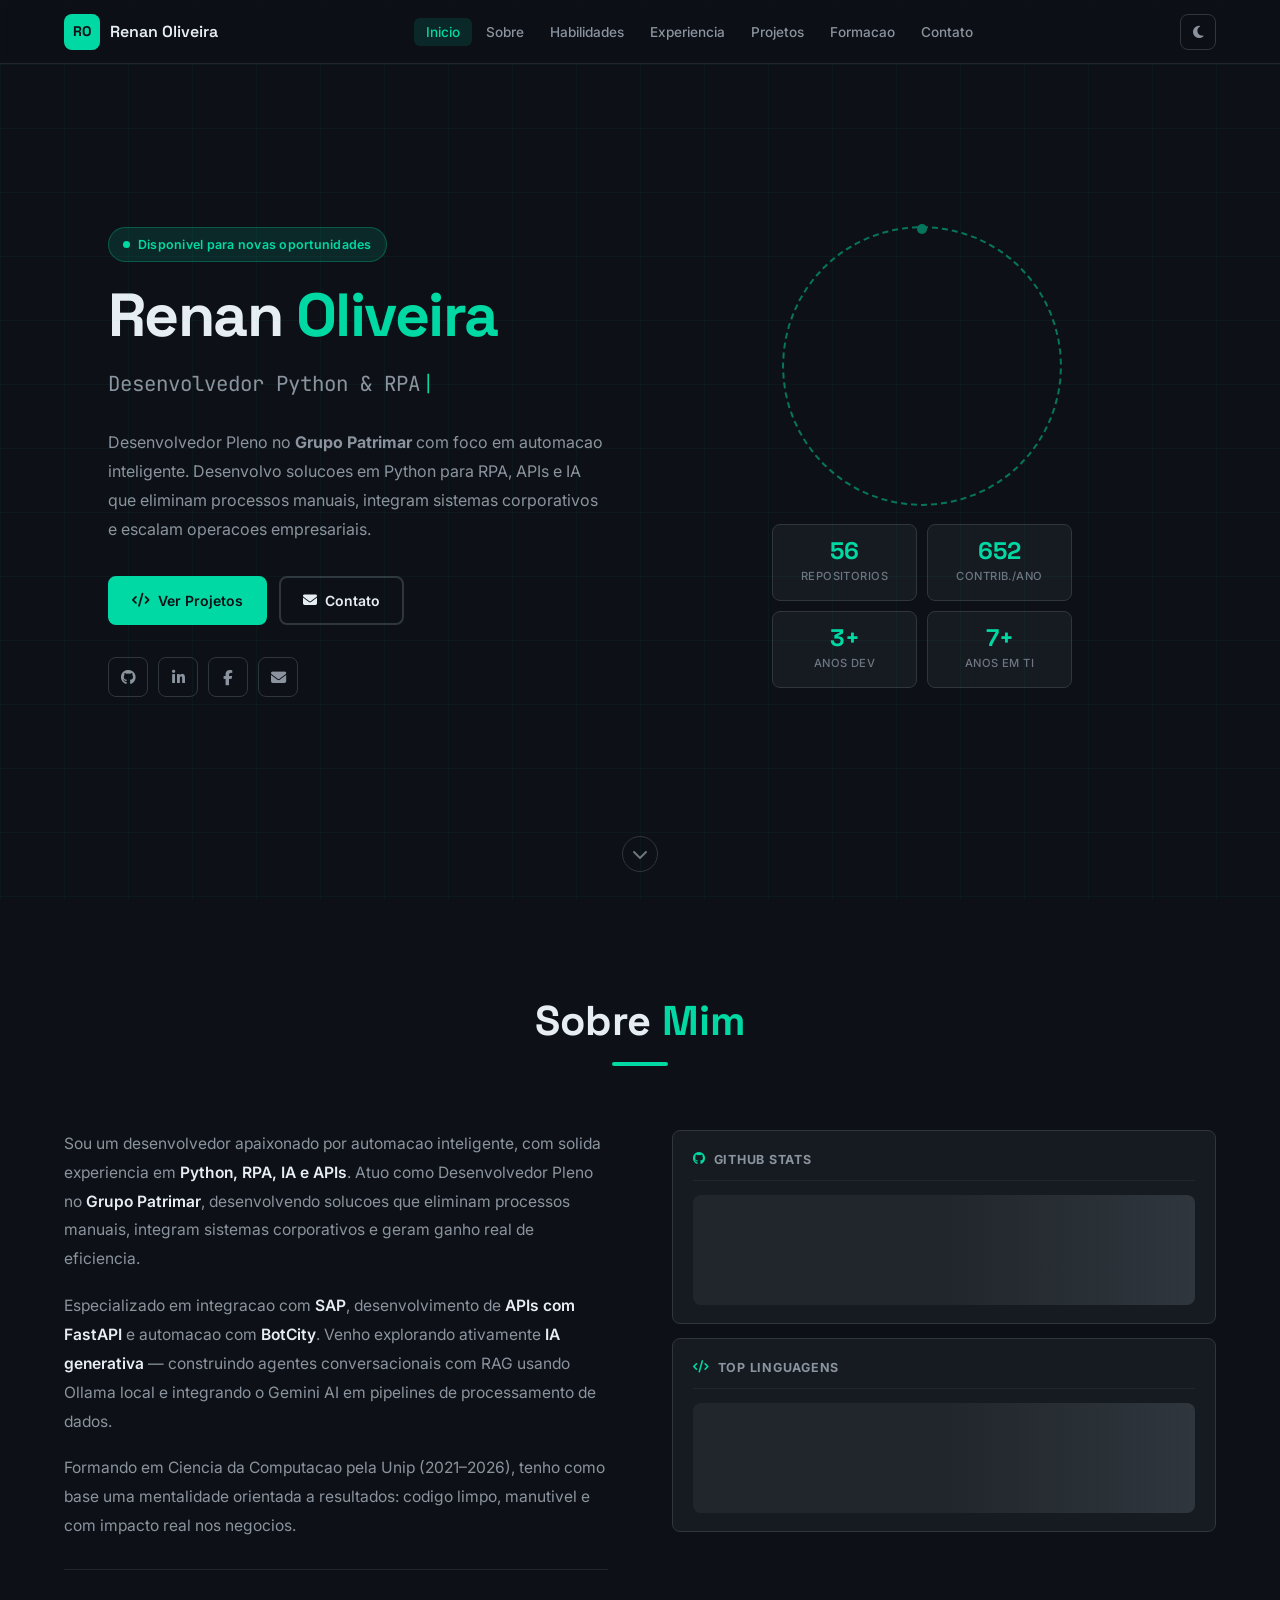
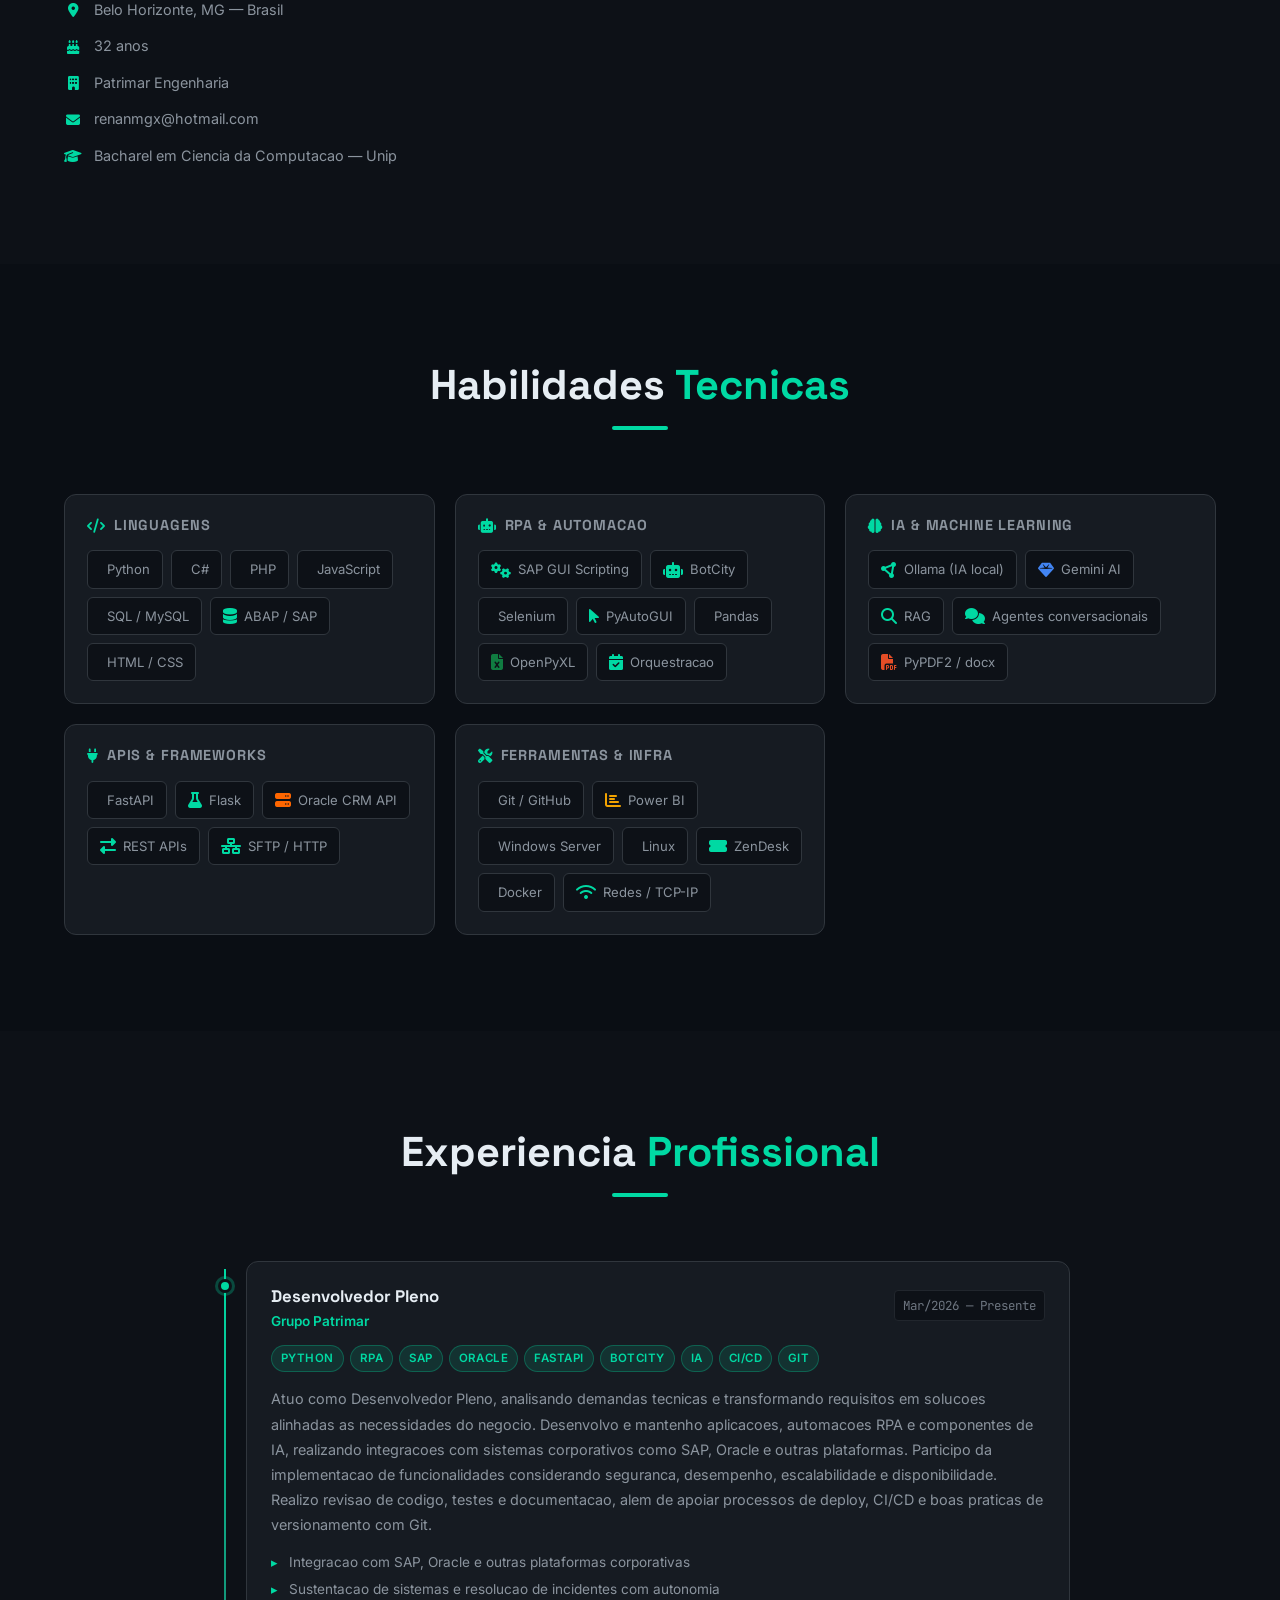
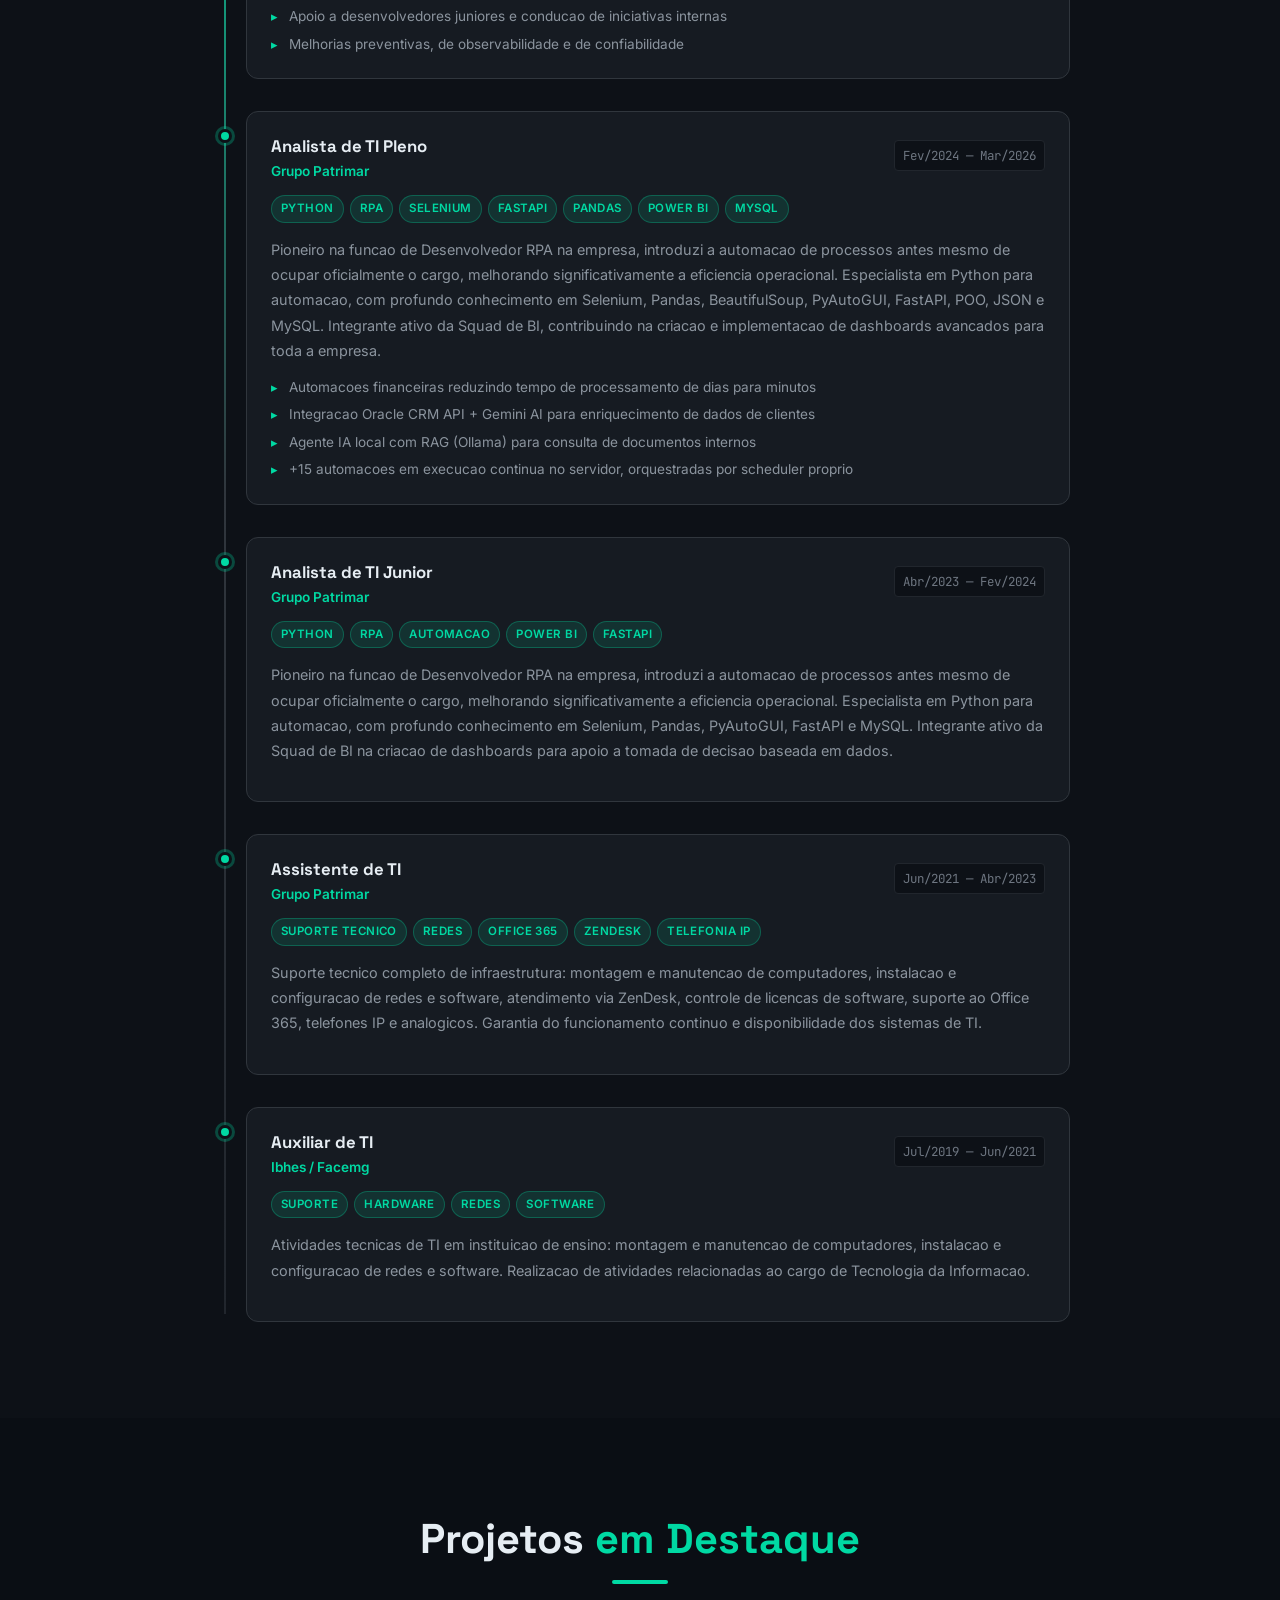
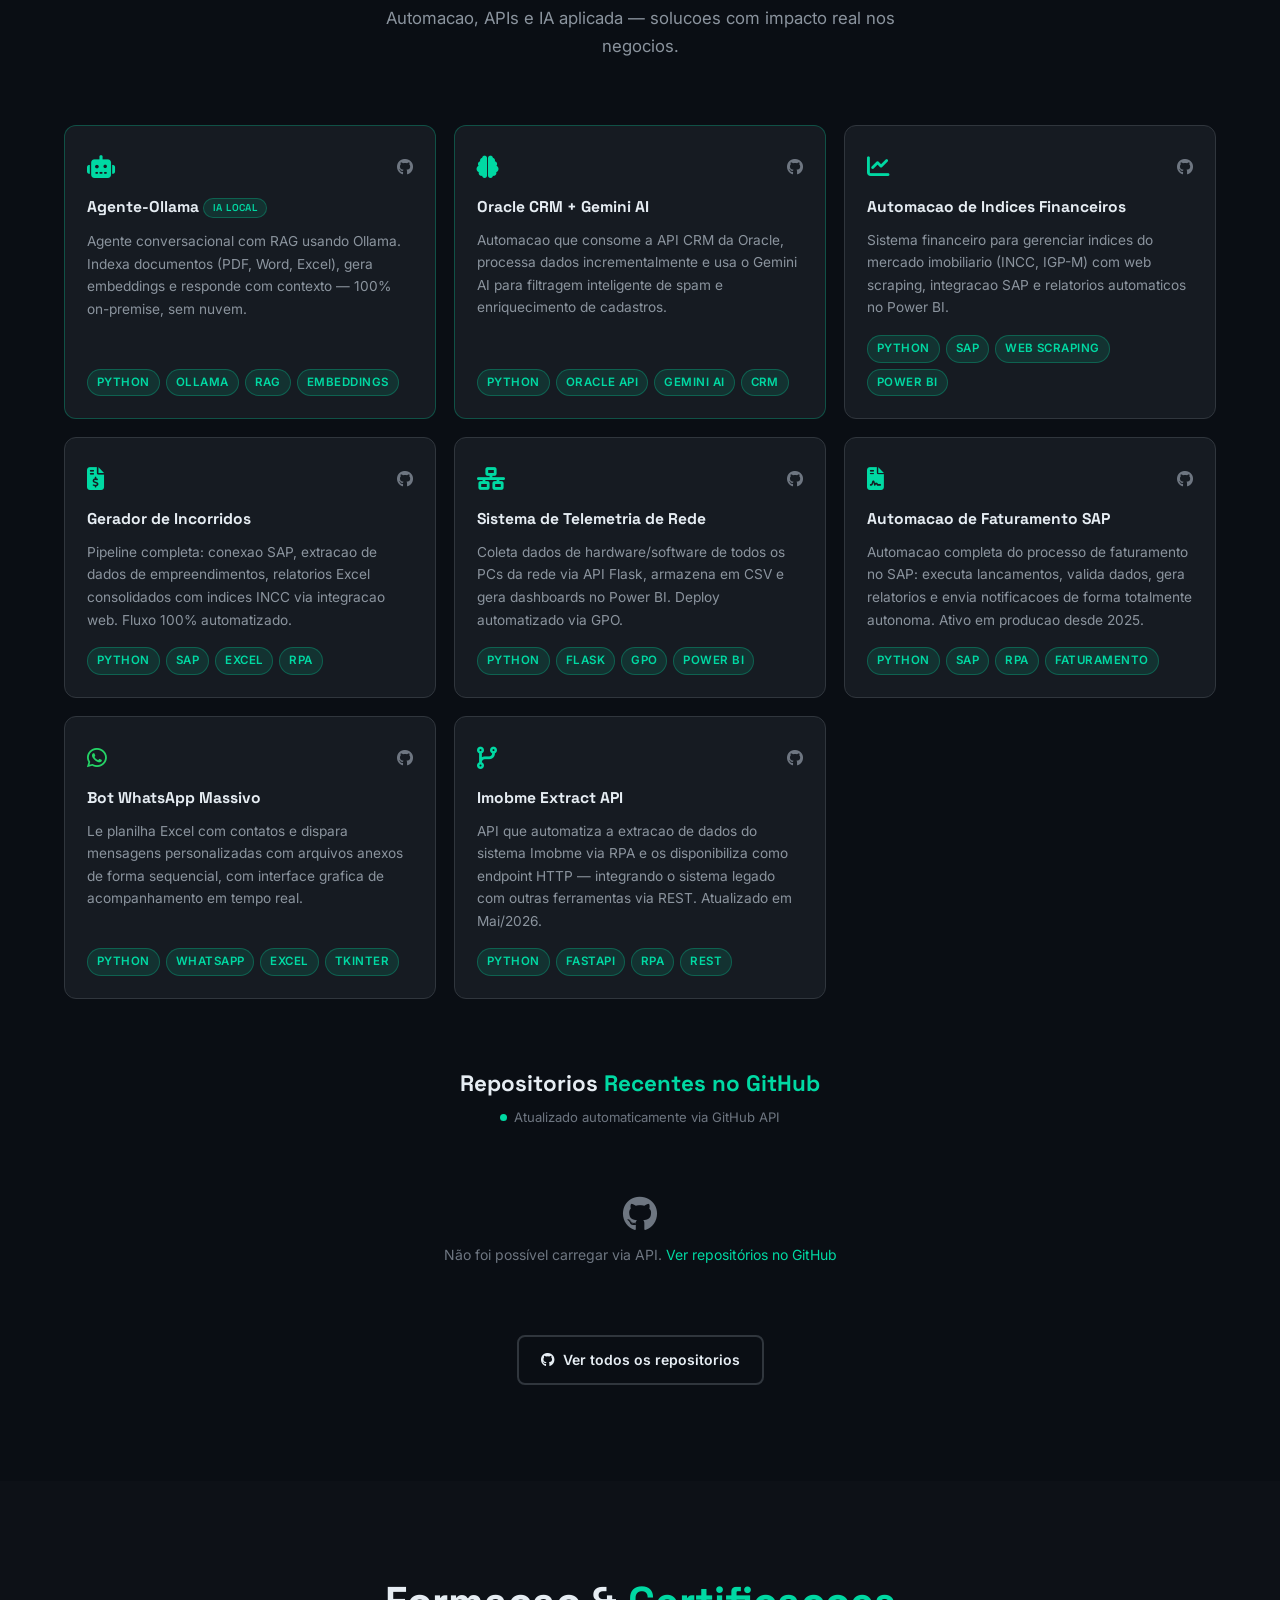
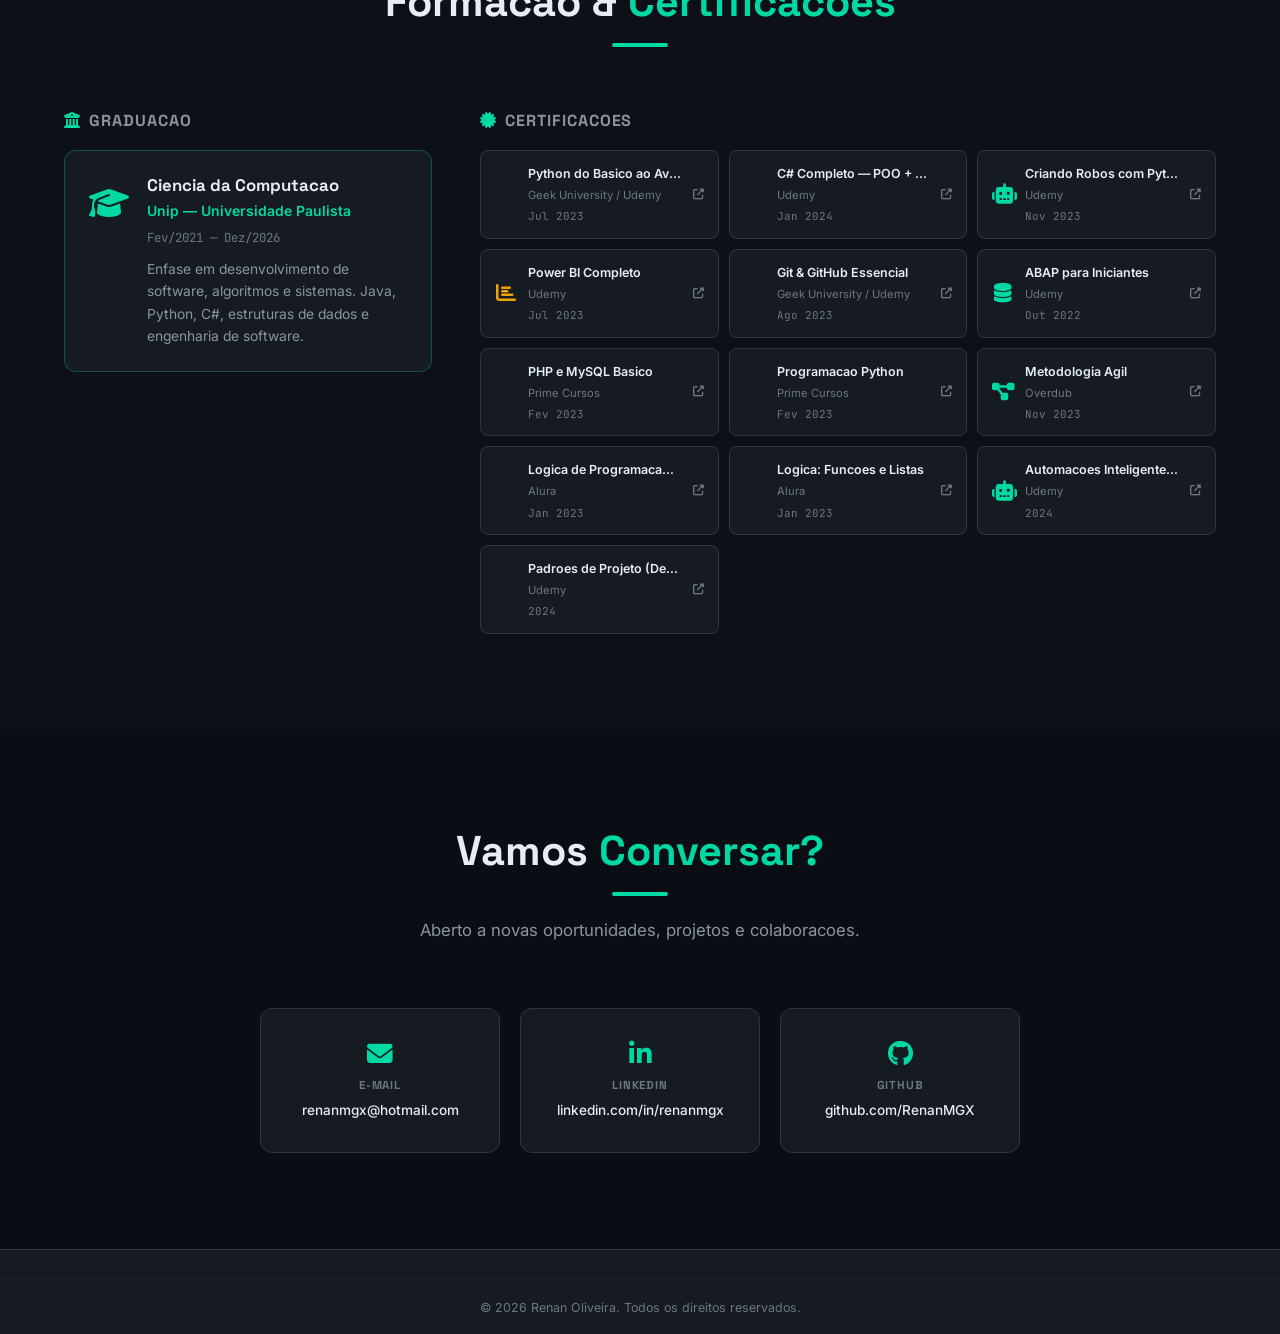
==== commit 5c522fc4: "fix: substituir github-readme-stats por cards nativos com dados da API - Remove dependência do servi" ====
--- a/index.html
+++ b/index.html
@@ -144,12 +144,24 @@
         </ul>
       </div>
       <div class="github-stats-block">
-        <img id="ghStatsImg"
-          src="https://github-readme-stats.vercel.app/api?username=RenanMGX&show_icons=true&hide_border=true&bg_color=161b22&title_color=00d9a3&icon_color=00d9a3&text_color=e6edf3&rank_icon=github"
-          alt="Estatisticas do GitHub de Renan Oliveira" loading="lazy" class="gh-stat-img" />
-        <img id="ghLangsImg"
-          src="https://github-readme-stats.vercel.app/api/top-langs/?username=RenanMGX&layout=compact&hide_border=true&bg_color=161b22&title_color=00d9a3&text_color=e6edf3&langs_count=6"
-          alt="Linguagens mais usadas por Renan no GitHub" loading="lazy" class="gh-stat-img" />
+        <div class="gh-native-card" aria-label="Estatisticas do GitHub de Renan Oliveira">
+          <div class="gh-native-header">
+            <i class="fab fa-github" aria-hidden="true"></i>
+            <span>GitHub Stats</span>
+          </div>
+          <div class="gh-native-body" id="ghStatsBody">
+            <div class="gh-stat-skeleton" aria-hidden="true"></div>
+          </div>
+        </div>
+        <div class="gh-native-card" aria-label="Linguagens mais usadas por Renan no GitHub">
+          <div class="gh-native-header">
+            <i class="fas fa-code" aria-hidden="true"></i>
+            <span>Top Linguagens</span>
+          </div>
+          <div class="gh-native-body" id="ghLangsBody">
+            <div class="gh-stat-skeleton" aria-hidden="true"></div>
+          </div>
+        </div>
       </div>
     </div>
   </div>
--- a/css/portfolio.css
+++ b/css/portfolio.css
@@ -635,13 +635,86 @@
     gap: 14px;
 }
 
-.gh-stat-img {
-    width: 100%;
+.gh-native-card {
+    background: var(--surface);
+    border: 1px solid var(--border);
     border-radius: var(--radius-sm);
-    border: 1px solid var(--border);
-    display: block;
-    background: var(--surface);
-    min-height: 100px;
+    padding: 18px 20px;
+    transition: var(--transition);
+}
+
+.gh-native-header {
+    display: flex;
+    align-items: center;
+    gap: 8px;
+    font-size: 0.78rem;
+    font-weight: 700;
+    text-transform: uppercase;
+    letter-spacing: 0.06em;
+    color: var(--text-secondary);
+    margin-bottom: 14px;
+    padding-bottom: 10px;
+    border-bottom: 1px solid var(--border-muted);
+}
+
+.gh-native-header i { color: var(--accent); }
+
+.gh-native-body { display: flex; flex-direction: column; gap: 8px; }
+
+.gh-stat-row {
+    display: flex;
+    align-items: center;
+    gap: 10px;
+    font-size: 0.83rem;
+}
+
+.gh-stat-row i {
+    width: 16px;
+    text-align: center;
+    color: var(--accent);
+    flex-shrink: 0;
+}
+
+.gh-stat-row .gh-stat-label { color: var(--text-secondary); flex: 1; }
+.gh-stat-row .gh-stat-val { font-weight: 600; color: var(--text); font-variant-numeric: tabular-nums; }
+
+.gh-lang-item {
+    display: flex;
+    align-items: center;
+    gap: 8px;
+    font-size: 0.83rem;
+}
+
+.gh-lang-dot {
+    width: 10px;
+    height: 10px;
+    border-radius: 50%;
+    flex-shrink: 0;
+}
+
+.gh-lang-name { flex: 1; color: var(--text-secondary); }
+.gh-lang-pct { font-weight: 600; color: var(--text); font-variant-numeric: tabular-nums; font-size: 0.78rem; min-width: 40px; text-align: right; }
+
+.gh-lang-bar-wrap {
+    height: 3px;
+    background: var(--border);
+    border-radius: 2px;
+    margin-top: -4px;
+    margin-bottom: 2px;
+}
+
+.gh-lang-bar-fill {
+    height: 100%;
+    border-radius: 2px;
+    transition: width 0.6s ease;
+}
+
+.gh-stat-skeleton {
+    height: 110px;
+    border-radius: var(--radius-sm);
+    background: linear-gradient(90deg, var(--border-muted) 25%, var(--border) 50%, var(--border-muted) 75%);
+    background-size: 200% 100%;
+    animation: shimmer 1.4s infinite;
 }
 
 /* ============================================================
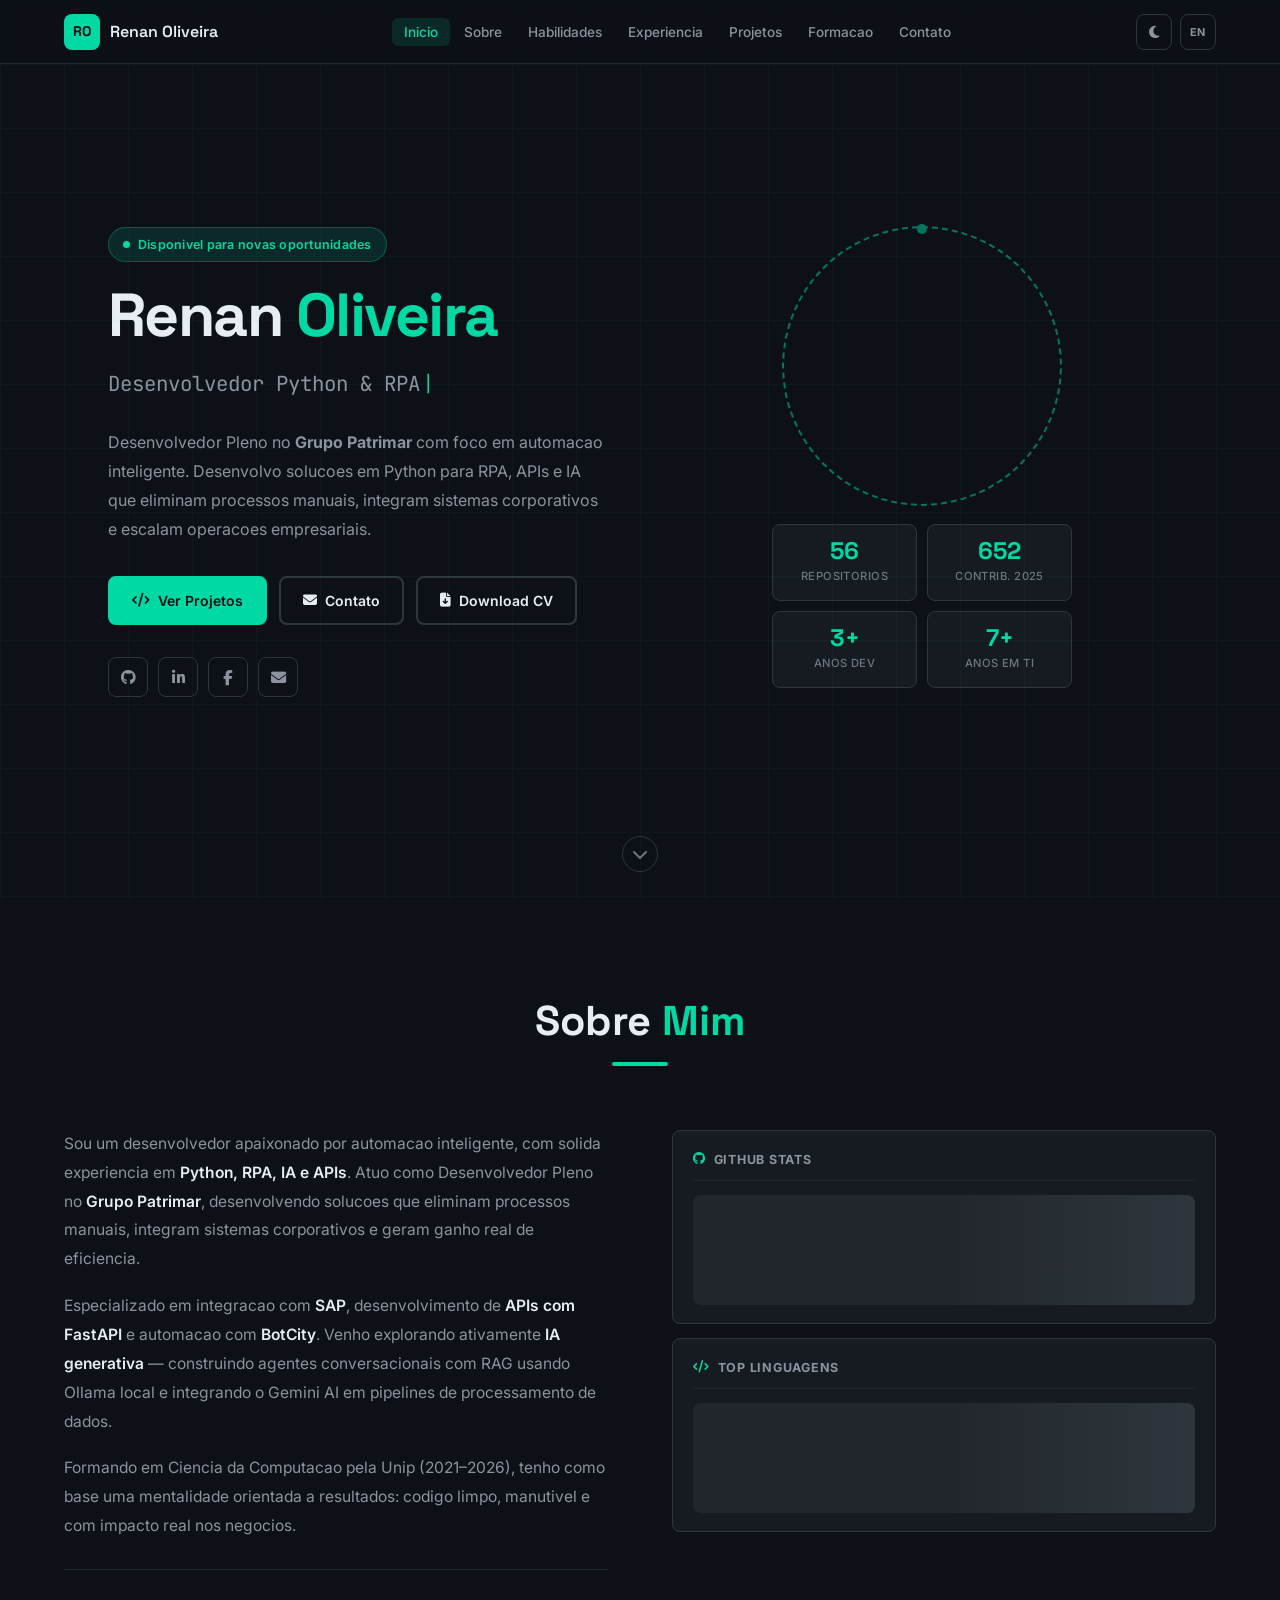
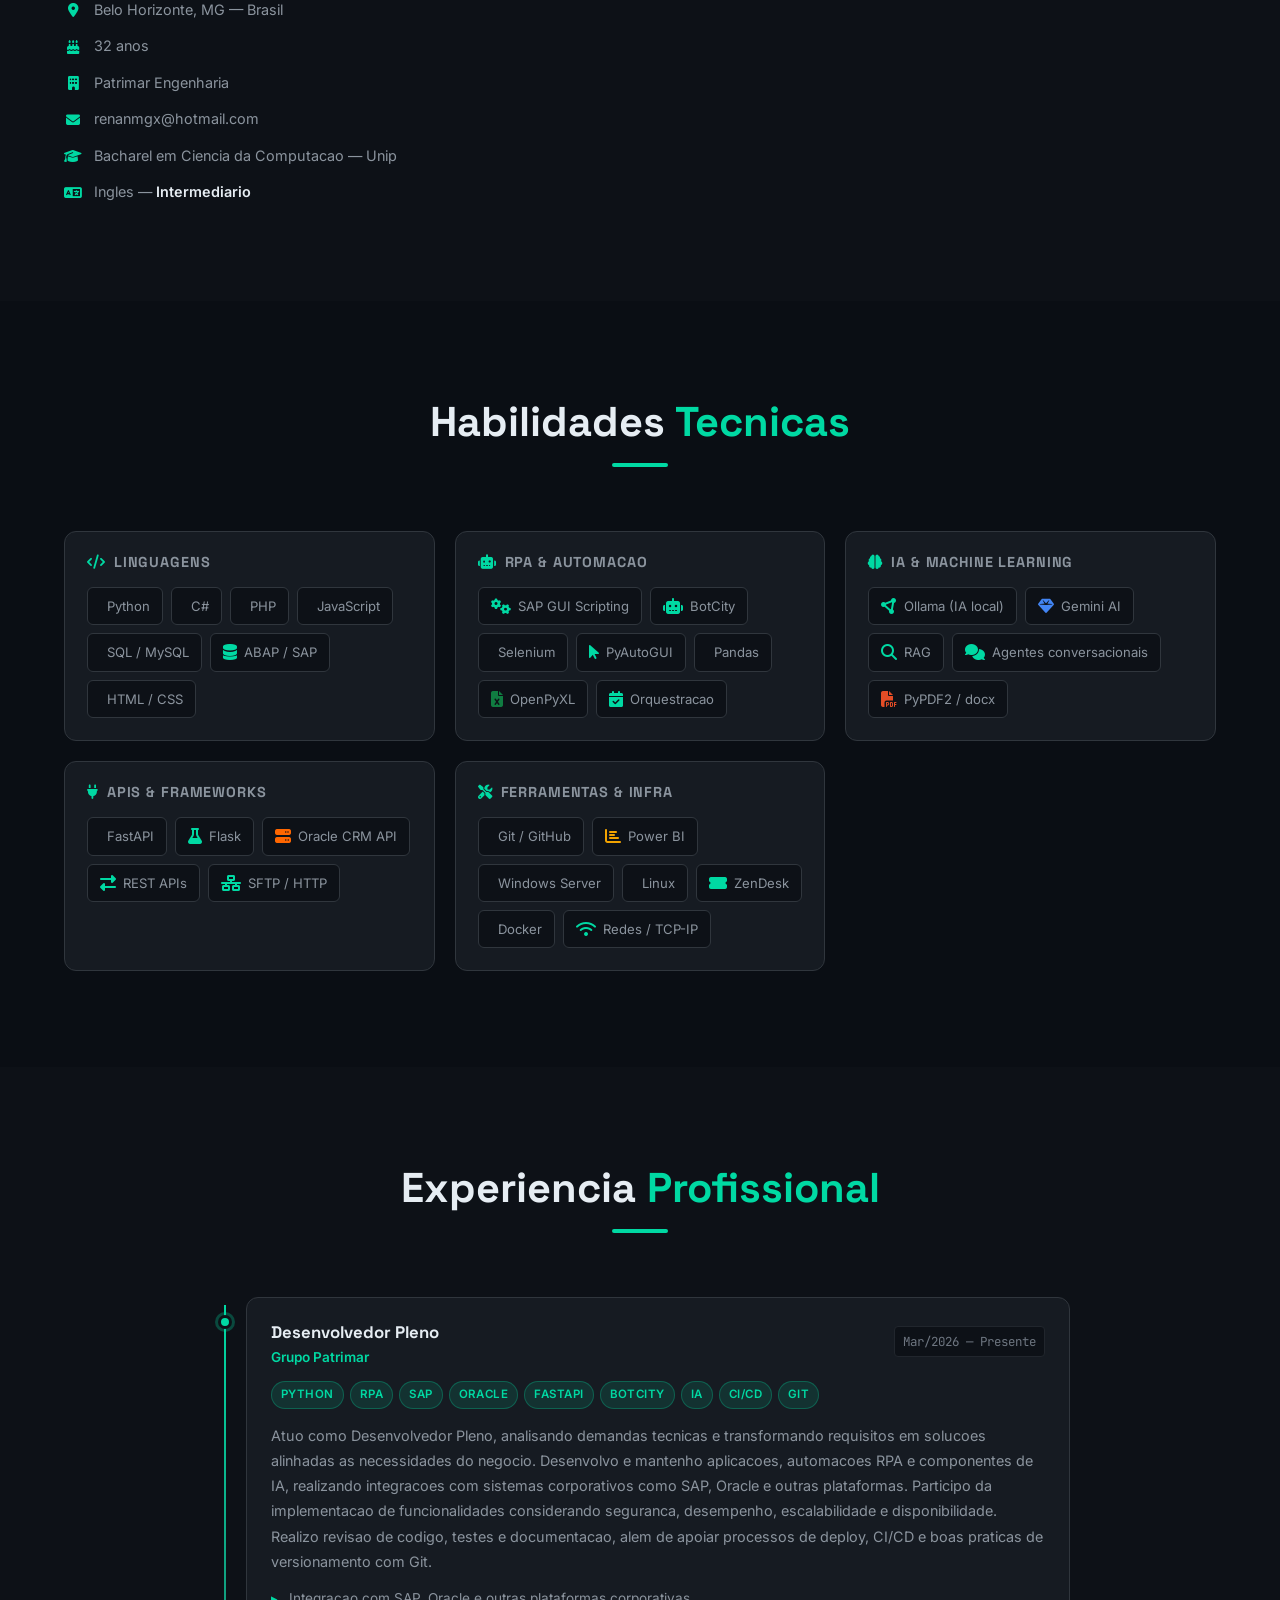
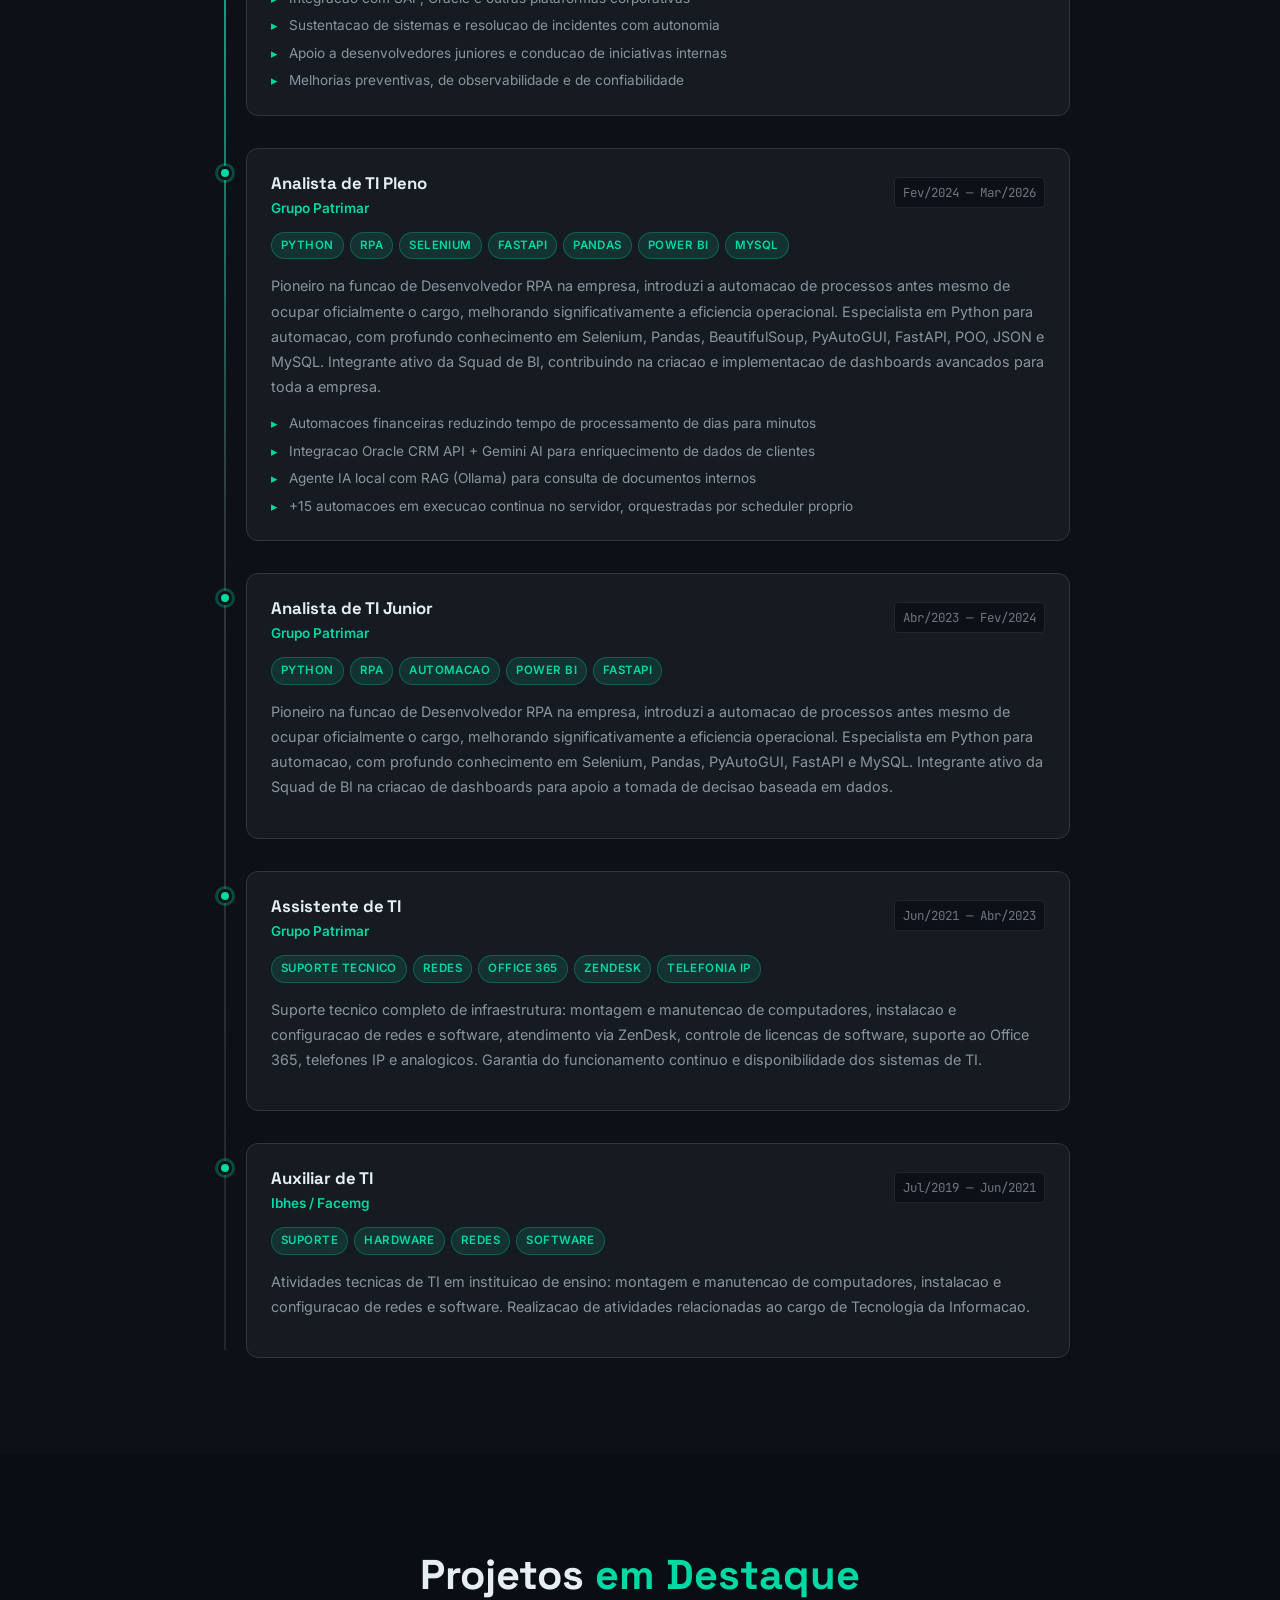
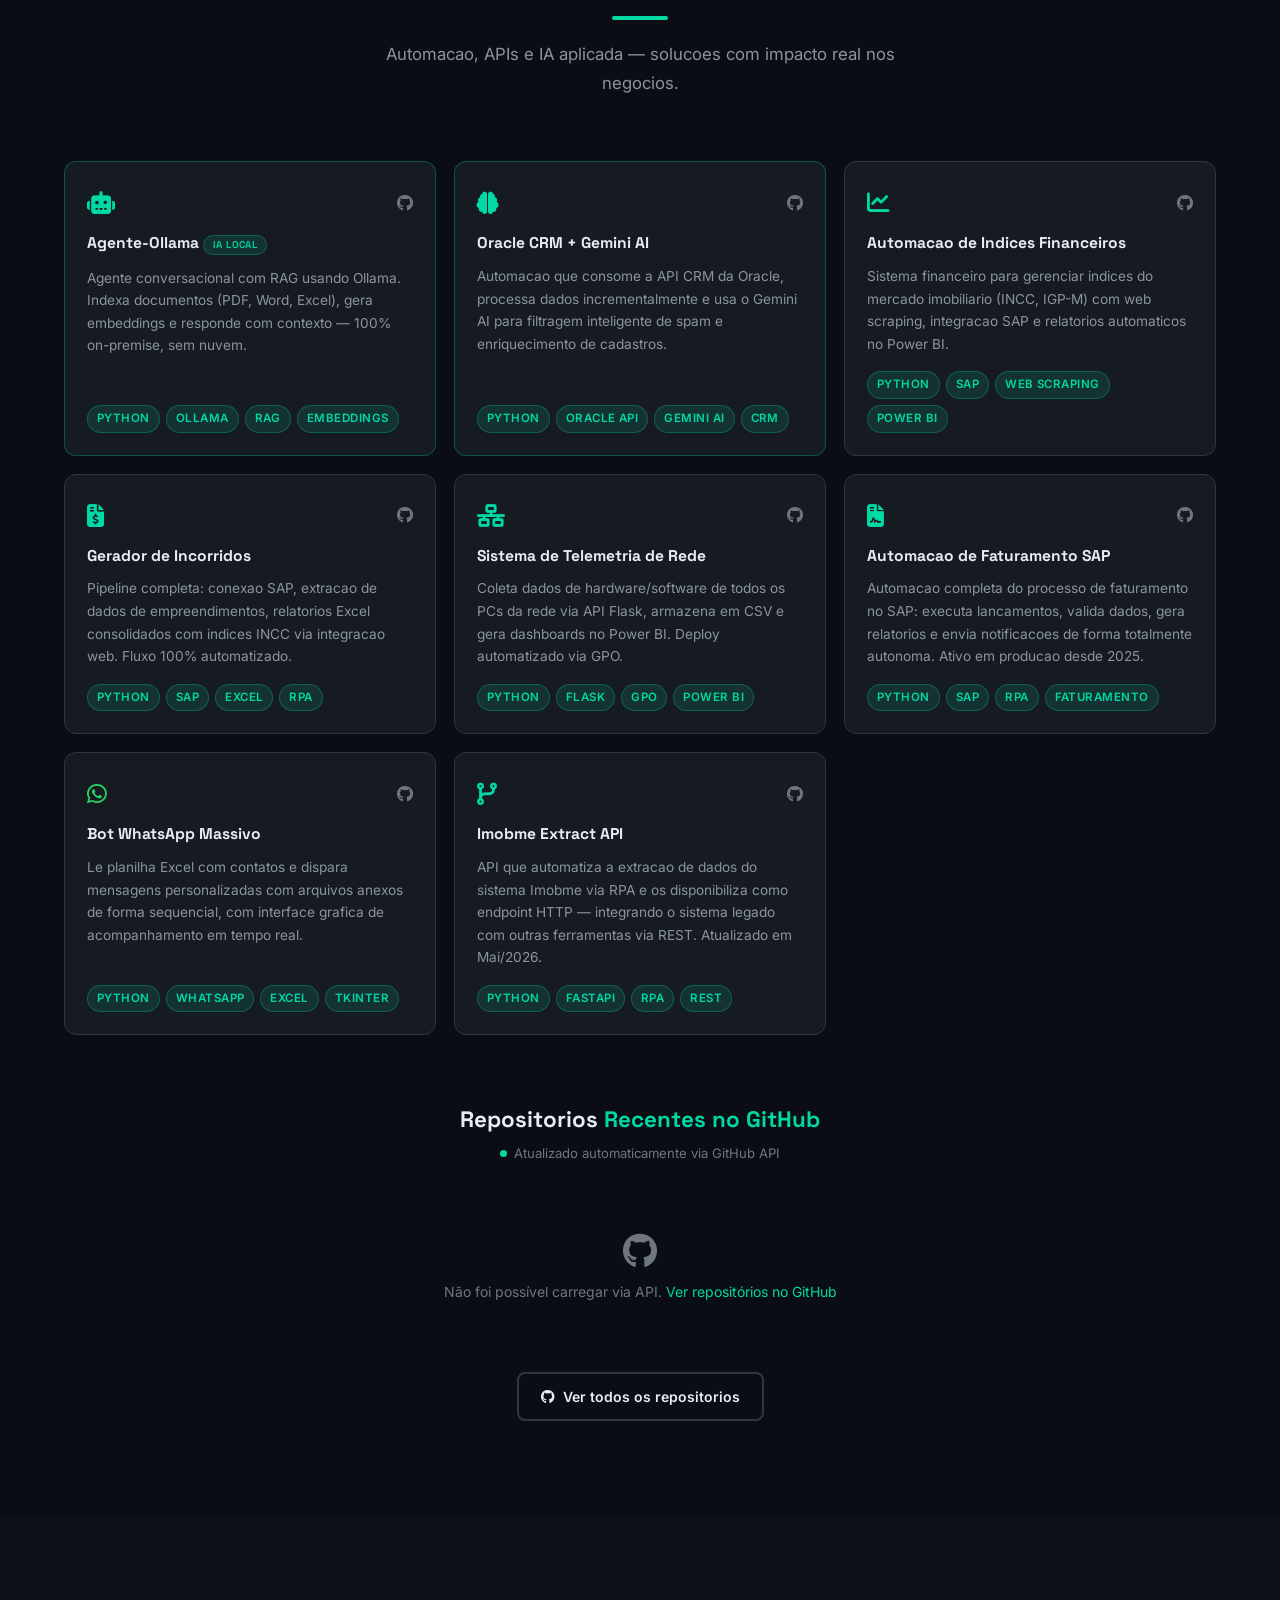
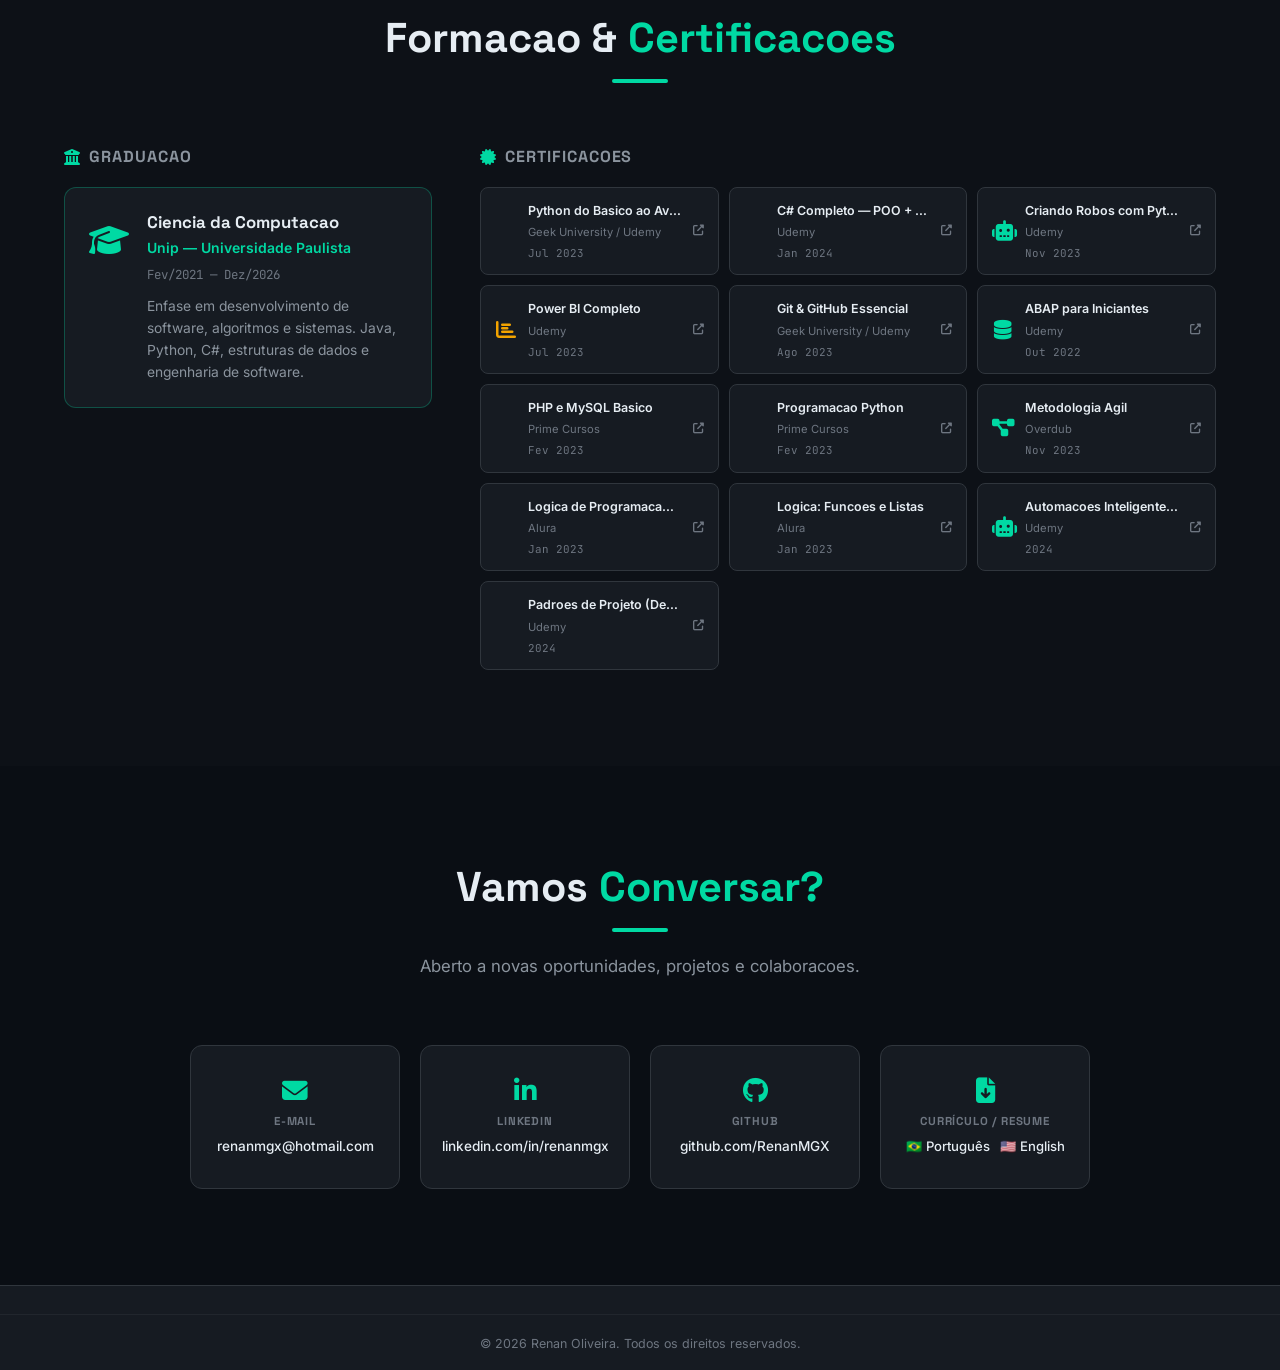
==== commit 3b075c9e: "feat: fix language toggle for data.json fields (experience, education, certifications)" ====
--- a/index.html
+++ b/index.html
@@ -13,7 +13,12 @@
   <meta property="og:description" content="Desenvolvedor Pleno no Grupo Patrimar. Especialista em Python, RPA, IA e dados: automacao SAP, FastAPI, BotCity e Gemini AI." />
   <meta property="og:type" content="website" />
   <meta property="og:url" content="https://renanmgx.github.io/" />
-  <link rel="shortcut icon" href="favicon.ico" />
+  <meta property="og:image" content="https://avatars.githubusercontent.com/u/54701813?v=4" />
+  <meta property="og:image:width" content="460" />
+  <meta property="og:image:height" content="460" />
+  <meta name="twitter:card" content="summary" />
+  <meta name="twitter:image" content="https://avatars.githubusercontent.com/u/54701813?v=4" />
+  <link rel="icon" type="image/png" href="https://avatars.githubusercontent.com/u/54701813?v=4" sizes="192x192" />
   <link rel="preconnect" href="https://fonts.googleapis.com" />
   <link rel="preconnect" href="https://fonts.gstatic.com" crossorigin />
   <link href="https://fonts.googleapis.com/css2?family=Inter:wght@300;400;500;600;700&family=Space+Grotesk:wght@400;500;600;700;800&family=JetBrains+Mono:wght@400;500&display=swap" rel="stylesheet" />
@@ -30,17 +35,20 @@
       <span class="logo-text">Renan Oliveira</span>
     </a>
     <ul class="nav-links" id="navLinks">
-      <li><a href="#inicio"      class="nav-link active">Inicio</a></li>
-      <li><a href="#sobre"       class="nav-link">Sobre</a></li>
-      <li><a href="#habilidades" class="nav-link">Habilidades</a></li>
-      <li><a href="#experiencia" class="nav-link">Experiencia</a></li>
-      <li><a href="#projetos"    class="nav-link">Projetos</a></li>
-      <li><a href="#formacao"    class="nav-link">Formacao</a></li>
-      <li><a href="#contato"     class="nav-link">Contato</a></li>
+      <li><a href="#inicio"      class="nav-link active" data-i18n="nav.home">Inicio</a></li>
+      <li><a href="#sobre"       class="nav-link" data-i18n="nav.about">Sobre</a></li>
+      <li><a href="#habilidades" class="nav-link" data-i18n="nav.skills">Habilidades</a></li>
+      <li><a href="#experiencia" class="nav-link" data-i18n="nav.experience">Experiencia</a></li>
+      <li><a href="#projetos"    class="nav-link" data-i18n="nav.projects">Projetos</a></li>
+      <li><a href="#formacao"    class="nav-link" data-i18n="nav.education">Formacao</a></li>
+      <li><a href="#contato"     class="nav-link" data-i18n="nav.contact">Contato</a></li>
     </ul>
     <div class="nav-actions">
       <button class="theme-toggle" id="themeToggle" aria-label="Alternar tema claro/escuro">
         <i class="fas fa-moon" id="themeIcon"></i>
+      </button>
+      <button class="lang-toggle" id="langToggle" aria-label="Switch language / Mudar idioma">
+        <span id="langLabel">EN</span>
       </button>
       <button class="hamburger" id="hamburger" aria-label="Abrir menu">
         <span></span><span></span><span></span>
@@ -55,21 +63,22 @@
     <div class="hero-content">
       <div class="hero-badge">
         <span class="badge-dot" aria-hidden="true"></span>
-        Disponivel para novas oportunidades
+        <span data-i18n="hero.badge">Disponivel para novas oportunidades</span>
       </div>
       <h1 class="hero-name">Renan <span class="accent">Oliveira</span></h1>
       <div class="hero-subtitle" aria-live="polite">
         <span id="typewriter"></span>
         <span class="cursor-blink" aria-hidden="true">|</span>
       </div>
-      <p class="hero-bio">
+      <p class="hero-bio" data-i18n-html="hero.bio">
         Desenvolvedor Pleno no <strong>Grupo Patrimar</strong> com foco em automacao inteligente.
         Desenvolvo solucoes em Python para RPA, APIs e IA que eliminam processos manuais,
         integram sistemas corporativos e escalam operacoes empresariais.
       </p>
       <div class="hero-actions">
-        <a href="#projetos" class="btn btn-primary"><i class="fas fa-code" aria-hidden="true"></i> Ver Projetos</a>
-        <a href="#contato"  class="btn btn-outline"><i class="fas fa-envelope" aria-hidden="true"></i> Contato</a>
+        <a href="#projetos" class="btn btn-primary"><i class="fas fa-code" aria-hidden="true"></i> <span data-i18n="hero.btn.projects">Ver Projetos</span></a>
+        <a href="#contato"  class="btn btn-outline"><i class="fas fa-envelope" aria-hidden="true"></i> <span data-i18n="hero.btn.contact">Contato</span></a>
+        <button id="btnPrintCV" class="btn btn-outline no-print" aria-label="Baixar curriculo em PDF"><i class="fas fa-file-arrow-down" aria-hidden="true"></i> Download CV</button>
       </div>
       <div class="hero-socials">
         <a href="https://github.com/RenanMGX" target="_blank" rel="noopener noreferrer" class="social-link" aria-label="GitHub">
@@ -94,19 +103,19 @@
       <div class="hero-stats" aria-label="Estatisticas rapidas">
         <div class="stat-card">
           <span class="stat-number" id="statRepos">56</span>
-          <span class="stat-label">Repositorios</span>
+          <span class="stat-label" data-i18n="hero.stat.repos">Repositorios</span>
         </div>
         <div class="stat-card">
-          <span class="stat-number">652</span>
-          <span class="stat-label">Contrib./ano</span>
+          <span class="stat-number" id="statContribs">652</span>
+          <span class="stat-label" data-i18n="hero.stat.contribs">Contrib. 2025</span>
         </div>
         <div class="stat-card">
           <span class="stat-number">3+</span>
-          <span class="stat-label">Anos dev</span>
+          <span class="stat-label" data-i18n="hero.stat.devyears">Anos dev</span>
         </div>
         <div class="stat-card">
           <span class="stat-number">7+</span>
-          <span class="stat-label">Anos em TI</span>
+          <span class="stat-label" data-i18n="hero.stat.ityears">Anos em TI</span>
         </div>
       </div>
     </div>
@@ -119,35 +128,36 @@
 <section id="sobre" class="section" aria-label="Sobre mim">
   <div class="container">
     <div class="section-header reveal">
-      <h2 class="section-title">Sobre <span class="accent">Mim</span></h2>
+      <h2 class="section-title" data-i18n-html="about.title">Sobre <span class="accent">Mim</span></h2>
       <div class="section-line" aria-hidden="true"></div>
     </div>
     <div class="about-grid reveal">
       <div class="about-text">
-        <p>Sou um desenvolvedor apaixonado por automacao inteligente, com solida experiencia em
+        <p data-i18n-html="about.p1">Sou um desenvolvedor apaixonado por automacao inteligente, com solida experiencia em
           <strong>Python, RPA, IA e APIs</strong>. Atuo como Desenvolvedor Pleno no
           <strong>Grupo Patrimar</strong>, desenvolvendo solucoes que eliminam processos manuais,
           integram sistemas corporativos e geram ganho real de eficiencia.</p>
-        <p>Especializado em integracao com <strong>SAP</strong>, desenvolvimento de
+        <p data-i18n-html="about.p2">Especializado em integracao com <strong>SAP</strong>, desenvolvimento de
           <strong>APIs com FastAPI</strong> e automacao com <strong>BotCity</strong>.
           Venho explorando ativamente <strong>IA generativa</strong> — construindo agentes
           conversacionais com RAG usando Ollama local e integrando o Gemini AI em pipelines
           de processamento de dados.</p>
-        <p>Formando em Ciencia da Computacao pela Unip (2021–2026), tenho como base uma
+        <p data-i18n-html="about.p3">Formando em Ciencia da Computacao pela Unip (2021–2026), tenho como base uma
           mentalidade orientada a resultados: codigo limpo, manutivel e com impacto real nos negocios.</p>
         <ul class="about-info">
-          <li><i class="fas fa-map-marker-alt accent" aria-hidden="true"></i><span>Belo Horizonte, MG — Brasil</span></li>
-          <li><i class="fas fa-birthday-cake accent" aria-hidden="true"></i><span><span class="idade-auto">31</span> anos</span></li>
-          <li><i class="fas fa-building accent" aria-hidden="true"></i><span>Patrimar Engenharia</span></li>
+          <li><i class="fas fa-map-marker-alt accent" aria-hidden="true"></i><span data-i18n="about.location">Belo Horizonte, MG — Brasil</span></li>
+          <li><i class="fas fa-birthday-cake accent" aria-hidden="true"></i><span><span class="idade-auto">31</span><span data-i18n="about.age_suffix"> anos</span></span></li>
+          <li><i class="fas fa-building accent" aria-hidden="true"></i><span data-i18n="about.company">Patrimar Engenharia</span></li>
           <li><i class="fas fa-envelope accent" aria-hidden="true"></i><a href="mailto:renanmgx@hotmail.com">renanmgx@hotmail.com</a></li>
-          <li><i class="fas fa-graduation-cap accent" aria-hidden="true"></i><span>Bacharel em Ciencia da Computacao — Unip</span></li>
+          <li><i class="fas fa-graduation-cap accent" aria-hidden="true"></i><span data-i18n="about.edu">Bacharel em Ciencia da Computacao — Unip</span></li>
+          <li><i class="fas fa-language accent" aria-hidden="true"></i><span data-i18n-html="about.lang_item">Ingles — <strong>Intermediario</strong></span></li>
         </ul>
       </div>
       <div class="github-stats-block">
         <div class="gh-native-card" aria-label="Estatisticas do GitHub de Renan Oliveira">
           <div class="gh-native-header">
             <i class="fab fa-github" aria-hidden="true"></i>
-            <span>GitHub Stats</span>
+            <span data-i18n="about.gh.stats">GitHub Stats</span>
           </div>
           <div class="gh-native-body" id="ghStatsBody">
             <div class="gh-stat-skeleton" aria-hidden="true"></div>
@@ -156,7 +166,7 @@
         <div class="gh-native-card" aria-label="Linguagens mais usadas por Renan no GitHub">
           <div class="gh-native-header">
             <i class="fas fa-code" aria-hidden="true"></i>
-            <span>Top Linguagens</span>
+            <span data-i18n="about.gh.langs">Top Linguagens</span>
           </div>
           <div class="gh-native-body" id="ghLangsBody">
             <div class="gh-stat-skeleton" aria-hidden="true"></div>
@@ -170,12 +180,12 @@
 <section id="habilidades" class="section section-alt" aria-label="Habilidades tecnicas">
   <div class="container">
     <div class="section-header reveal">
-      <h2 class="section-title">Habilidades <span class="accent">Tecnicas</span></h2>
+      <h2 class="section-title" data-i18n-html="skills.title">Habilidades <span class="accent">Tecnicas</span></h2>
       <div class="section-line" aria-hidden="true"></div>
     </div>
     <div class="skills-categories">
       <div class="skill-category reveal">
-        <h3 class="category-title"><i class="fas fa-code accent" aria-hidden="true"></i> Linguagens</h3>
+        <h3 class="category-title"><i class="fas fa-code accent" aria-hidden="true"></i> <span data-i18n="skills.cat.langs">Linguagens</span></h3>
         <div class="skills-grid">
           <div class="skill-badge"><i class="devicon-python-plain colored" aria-hidden="true"></i><span>Python</span></div>
           <div class="skill-badge"><i class="devicon-csharp-plain colored" aria-hidden="true"></i><span>C#</span></div>
@@ -187,7 +197,7 @@
         </div>
       </div>
       <div class="skill-category reveal">
-        <h3 class="category-title"><i class="fas fa-robot accent" aria-hidden="true"></i> RPA &amp; Automacao</h3>
+        <h3 class="category-title"><i class="fas fa-robot accent" aria-hidden="true"></i> <span data-i18n="skills.cat.rpa">RPA &amp; Automacao</span></h3>
         <div class="skills-grid">
           <div class="skill-badge"><i class="fas fa-cogs accent" aria-hidden="true"></i><span>SAP GUI Scripting</span></div>
           <div class="skill-badge"><i class="fas fa-robot accent" aria-hidden="true"></i><span>BotCity</span></div>
@@ -195,21 +205,21 @@
           <div class="skill-badge"><i class="fas fa-mouse-pointer accent" aria-hidden="true"></i><span>PyAutoGUI</span></div>
           <div class="skill-badge"><i class="devicon-pandas-plain colored" aria-hidden="true"></i><span>Pandas</span></div>
           <div class="skill-badge"><i class="fas fa-file-excel" aria-hidden="true" style="color:#107c41"></i><span>OpenPyXL</span></div>
-          <div class="skill-badge"><i class="fas fa-calendar-check accent" aria-hidden="true"></i><span>Orquestracao</span></div>
+          <div class="skill-badge"><i class="fas fa-calendar-check accent" aria-hidden="true"></i><span data-i18n="skills.orchestration">Orquestracao</span></div>
         </div>
       </div>
       <div class="skill-category reveal">
-        <h3 class="category-title"><i class="fas fa-brain accent" aria-hidden="true"></i> IA &amp; Machine Learning</h3>
+        <h3 class="category-title"><i class="fas fa-brain accent" aria-hidden="true"></i> <span data-i18n="skills.cat.ai">IA &amp; Machine Learning</span></h3>
         <div class="skills-grid">
-          <div class="skill-badge"><i class="fas fa-circle-nodes accent" aria-hidden="true"></i><span>Ollama (IA local)</span></div>
+          <div class="skill-badge"><i class="fas fa-circle-nodes accent" aria-hidden="true"></i><span data-i18n="skills.ollama">Ollama (IA local)</span></div>
           <div class="skill-badge"><i class="fas fa-gem" aria-hidden="true" style="color:#4285f4"></i><span>Gemini AI</span></div>
           <div class="skill-badge"><i class="fas fa-magnifying-glass accent" aria-hidden="true"></i><span>RAG</span></div>
-          <div class="skill-badge"><i class="fas fa-comments accent" aria-hidden="true"></i><span>Agentes conversacionais</span></div>
+          <div class="skill-badge"><i class="fas fa-comments accent" aria-hidden="true"></i><span data-i18n="skills.agents">Agentes conversacionais</span></div>
           <div class="skill-badge"><i class="fas fa-file-pdf" aria-hidden="true" style="color:#e44d26"></i><span>PyPDF2 / docx</span></div>
         </div>
       </div>
       <div class="skill-category reveal">
-        <h3 class="category-title"><i class="fas fa-plug accent" aria-hidden="true"></i> APIs &amp; Frameworks</h3>
+        <h3 class="category-title"><i class="fas fa-plug accent" aria-hidden="true"></i> <span data-i18n="skills.cat.apis">APIs &amp; Frameworks</span></h3>
         <div class="skills-grid">
           <div class="skill-badge"><i class="devicon-fastapi-plain colored" aria-hidden="true"></i><span>FastAPI</span></div>
           <div class="skill-badge"><i class="fas fa-flask accent" aria-hidden="true"></i><span>Flask</span></div>
@@ -219,7 +229,7 @@
         </div>
       </div>
       <div class="skill-category reveal">
-        <h3 class="category-title"><i class="fas fa-tools accent" aria-hidden="true"></i> Ferramentas &amp; Infra</h3>
+        <h3 class="category-title"><i class="fas fa-tools accent" aria-hidden="true"></i> <span data-i18n="skills.cat.tools">Ferramentas &amp; Infra</span></h3>
         <div class="skills-grid">
           <div class="skill-badge"><i class="devicon-git-plain colored" aria-hidden="true"></i><span>Git / GitHub</span></div>
           <div class="skill-badge"><i class="fas fa-chart-bar" aria-hidden="true" style="color:#f2a300"></i><span>Power BI</span></div>
@@ -227,7 +237,7 @@
           <div class="skill-badge"><i class="devicon-linux-plain" aria-hidden="true" style="color:#e6edf3"></i><span>Linux</span></div>
           <div class="skill-badge"><i class="fas fa-ticket-alt accent" aria-hidden="true"></i><span>ZenDesk</span></div>
           <div class="skill-badge"><i class="devicon-docker-plain colored" aria-hidden="true"></i><span>Docker</span></div>
-          <div class="skill-badge"><i class="fas fa-wifi accent" aria-hidden="true"></i><span>Redes / TCP-IP</span></div>
+          <div class="skill-badge"><i class="fas fa-wifi accent" aria-hidden="true"></i><span data-i18n="skills.networking">Redes / TCP-IP</span></div>
         </div>
       </div>
     </div>
@@ -237,7 +247,7 @@
 <section id="experiencia" class="section" aria-label="Experiencia profissional">
   <div class="container">
     <div class="section-header reveal">
-      <h2 class="section-title">Experiencia <span class="accent">Profissional</span></h2>
+      <h2 class="section-title" data-i18n-html="exp.title">Experiencia <span class="accent">Profissional</span></h2>
       <div class="section-line" aria-hidden="true"></div>
     </div>
     <div class="exp-timeline reveal" id="expTimeline" aria-live="polite" aria-label="Experiencia profissional">
@@ -251,9 +261,9 @@
 <section id="projetos" class="section section-alt" aria-label="Projetos em destaque">
   <div class="container">
     <div class="section-header reveal">
-      <h2 class="section-title">Projetos <span class="accent">em Destaque</span></h2>
-      <div class="section-line" aria-hidden="true"></div>
-      <p class="section-subtitle">Automacao, APIs e IA aplicada — solucoes com impacto real nos negocios.</p>
+      <h2 class="section-title" data-i18n-html="projects.title">Projetos <span class="accent">em Destaque</span></h2>
+      <div class="section-line" aria-hidden="true"></div>
+      <p class="section-subtitle" data-i18n="projects.subtitle">Automacao, APIs e IA aplicada — solucoes com impacto real nos negocios.</p>
     </div>
     <div class="projects-grid reveal">
       <article class="project-card featured">
@@ -263,8 +273,8 @@
             <a href="https://github.com/RenanMGX/Agente-Ollama" target="_blank" rel="noopener noreferrer" aria-label="Ver Agente-Ollama no GitHub"><i class="fab fa-github" aria-hidden="true"></i></a>
           </div>
         </div>
-        <h3 class="project-title">Agente-Ollama <span class="tag" style="font-size:0.62rem;vertical-align:middle">IA Local</span></h3>
-        <p class="project-desc">Agente conversacional com RAG usando Ollama. Indexa documentos (PDF, Word, Excel), gera embeddings e responde com contexto — 100% on-premise, sem nuvem.</p>
+        <h3 class="project-title" data-i18n-html="proj1.title">Agente-Ollama <span class="tag" style="font-size:0.62rem;vertical-align:middle">IA Local</span></h3>
+        <p class="project-desc" data-i18n="proj1.desc">Agente conversacional com RAG usando Ollama. Indexa documentos (PDF, Word, Excel), gera embeddings e responde com contexto — 100% on-premise, sem nuvem.</p>
         <div class="project-tags"><span class="tag">Python</span><span class="tag">Ollama</span><span class="tag">RAG</span><span class="tag">Embeddings</span></div>
       </article>
       <article class="project-card featured">
@@ -274,8 +284,8 @@
             <a href="https://github.com/RenanMGX/ConsumoApiCRM_ORACLE" target="_blank" rel="noopener noreferrer" aria-label="Ver ConsumoApiCRM no GitHub"><i class="fab fa-github" aria-hidden="true"></i></a>
           </div>
         </div>
-        <h3 class="project-title">Oracle CRM + Gemini AI</h3>
-        <p class="project-desc">Automacao que consome a API CRM da Oracle, processa dados incrementalmente e usa o Gemini AI para filtragem inteligente de spam e enriquecimento de cadastros.</p>
+        <h3 class="project-title" data-i18n="proj2.title">Oracle CRM + Gemini AI</h3>
+        <p class="project-desc" data-i18n="proj2.desc">Automacao que consome a API CRM da Oracle, processa dados incrementalmente e usa o Gemini AI para filtragem inteligente de spam e enriquecimento de cadastros.</p>
         <div class="project-tags"><span class="tag">Python</span><span class="tag">Oracle API</span><span class="tag">Gemini AI</span><span class="tag">CRM</span></div>
       </article>
       <article class="project-card">
@@ -285,8 +295,8 @@
             <a href="https://github.com/RenanMGX/Automation_Indices" target="_blank" rel="noopener noreferrer" aria-label="Ver Automation_Indices no GitHub"><i class="fab fa-github" aria-hidden="true"></i></a>
           </div>
         </div>
-        <h3 class="project-title">Automacao de Indices Financeiros</h3>
-        <p class="project-desc">Sistema financeiro para gerenciar indices do mercado imobiliario (INCC, IGP-M) com web scraping, integracao SAP e relatorios automaticos no Power BI.</p>
+        <h3 class="project-title" data-i18n="proj3.title">Automacao de Indices Financeiros</h3>
+        <p class="project-desc" data-i18n="proj3.desc">Sistema financeiro para gerenciar indices do mercado imobiliario (INCC, IGP-M) com web scraping, integracao SAP e relatorios automaticos no Power BI.</p>
         <div class="project-tags"><span class="tag">Python</span><span class="tag">SAP</span><span class="tag">Web Scraping</span><span class="tag">Power BI</span></div>
       </article>
       <article class="project-card">
@@ -296,8 +306,8 @@
             <a href="https://github.com/RenanMGX/gerador_incorridos" target="_blank" rel="noopener noreferrer" aria-label="Ver gerador_incorridos no GitHub"><i class="fab fa-github" aria-hidden="true"></i></a>
           </div>
         </div>
-        <h3 class="project-title">Gerador de Incorridos</h3>
-        <p class="project-desc">Pipeline completa: conexao SAP, extracao de dados de empreendimentos, relatorios Excel consolidados com indices INCC via integracao web. Fluxo 100% automatizado.</p>
+        <h3 class="project-title" data-i18n="proj4.title">Gerador de Incorridos</h3>
+        <p class="project-desc" data-i18n="proj4.desc">Pipeline completa: conexao SAP, extracao de dados de empreendimentos, relatorios Excel consolidados com indices INCC via integracao web. Fluxo 100% automatizado.</p>
         <div class="project-tags"><span class="tag">Python</span><span class="tag">SAP</span><span class="tag">Excel</span><span class="tag">RPA</span></div>
       </article>
       <article class="project-card">
@@ -307,8 +317,8 @@
             <a href="https://github.com/RenanMGX/inventario" target="_blank" rel="noopener noreferrer" aria-label="Ver inventario no GitHub"><i class="fab fa-github" aria-hidden="true"></i></a>
           </div>
         </div>
-        <h3 class="project-title">Sistema de Telemetria de Rede</h3>
-        <p class="project-desc">Coleta dados de hardware/software de todos os PCs da rede via API Flask, armazena em CSV e gera dashboards no Power BI. Deploy automatizado via GPO.</p>
+        <h3 class="project-title" data-i18n="proj5.title">Sistema de Telemetria de Rede</h3>
+        <p class="project-desc" data-i18n="proj5.desc">Coleta dados de hardware/software de todos os PCs da rede via API Flask, armazena em CSV e gera dashboards no Power BI. Deploy automatizado via GPO.</p>
         <div class="project-tags"><span class="tag">Python</span><span class="tag">Flask</span><span class="tag">GPO</span><span class="tag">Power BI</span></div>
       </article>
       <article class="project-card">
@@ -318,8 +328,8 @@
             <a href="https://github.com/RenanMGX/57595-Processos_de_Faturamento" target="_blank" rel="noopener noreferrer" aria-label="Ver Processos de Faturamento no GitHub"><i class="fab fa-github" aria-hidden="true"></i></a>
           </div>
         </div>
-        <h3 class="project-title">Automacao de Faturamento SAP</h3>
-        <p class="project-desc">Automacao completa do processo de faturamento no SAP: executa lancamentos, valida dados, gera relatorios e envia notificacoes de forma totalmente autonoma. Ativo em producao desde 2025.</p>
+        <h3 class="project-title" data-i18n="proj6.title">Automacao de Faturamento SAP</h3>
+        <p class="project-desc" data-i18n="proj6.desc">Automacao completa do processo de faturamento no SAP: executa lancamentos, valida dados, gera relatorios e envia notificacoes de forma totalmente autonoma. Ativo em producao desde 2025.</p>
         <div class="project-tags"><span class="tag">Python</span><span class="tag">SAP</span><span class="tag">RPA</span><span class="tag">Faturamento</span></div>
       </article>
       <article class="project-card">
@@ -329,8 +339,8 @@
             <a href="https://github.com/RenanMGX/bot_whatsapp" target="_blank" rel="noopener noreferrer" aria-label="Ver bot_whatsapp no GitHub"><i class="fab fa-github" aria-hidden="true"></i></a>
           </div>
         </div>
-        <h3 class="project-title">Bot WhatsApp Massivo</h3>
-        <p class="project-desc">Le planilha Excel com contatos e dispara mensagens personalizadas com arquivos anexos de forma sequencial, com interface grafica de acompanhamento em tempo real.</p>
+        <h3 class="project-title" data-i18n="proj7.title">Bot WhatsApp Massivo</h3>
+        <p class="project-desc" data-i18n="proj7.desc">Le planilha Excel com contatos e dispara mensagens personalizadas com arquivos anexos de forma sequencial, com interface grafica de acompanhamento em tempo real.</p>
         <div class="project-tags"><span class="tag">Python</span><span class="tag">WhatsApp</span><span class="tag">Excel</span><span class="tag">Tkinter</span></div>
       </article>
       <article class="project-card">
@@ -340,16 +350,16 @@
             <a href="https://github.com/RenanMGX/Imobme_Extract_API" target="_blank" rel="noopener noreferrer" aria-label="Ver Imobme_Extract_API no GitHub"><i class="fab fa-github" aria-hidden="true"></i></a>
           </div>
         </div>
-        <h3 class="project-title">Imobme Extract API</h3>
-        <p class="project-desc">API que automatiza a extracao de dados do sistema Imobme via RPA e os disponibiliza como endpoint HTTP — integrando o sistema legado com outras ferramentas via REST. Atualizado em Mai/2026.</p>
+        <h3 class="project-title" data-i18n="proj8.title">Imobme Extract API</h3>
+        <p class="project-desc" data-i18n="proj8.desc">API que automatiza a extracao de dados do sistema Imobme via RPA e os disponibiliza como endpoint HTTP — integrando o sistema legado com outras ferramentas via REST. Atualizado em Mai/2026.</p>
         <div class="project-tags"><span class="tag">Python</span><span class="tag">FastAPI</span><span class="tag">RPA</span><span class="tag">REST</span></div>
       </article>
     </div>
     <div class="github-repos-section reveal">
-      <h3 class="subsection-title">Repositorios <span class="accent">Recentes no GitHub</span></h3>
+      <h3 class="subsection-title" data-i18n-html="repos.title">Repositorios <span class="accent">Recentes no GitHub</span></h3>
       <p class="subsection-subtitle">
         <span class="live-dot" aria-hidden="true"></span>
-        Atualizado automaticamente via GitHub API
+        <span data-i18n="repos.live">Atualizado automaticamente via GitHub API</span>
       </p>
       <div class="repos-grid" id="reposGrid" aria-live="polite" aria-label="Repositorios recentes do GitHub">
         <div class="repo-skeleton" aria-hidden="true"></div>
@@ -361,7 +371,7 @@
       </div>
       <div class="repos-footer">
         <a href="https://github.com/RenanMGX?tab=repositories" target="_blank" rel="noopener noreferrer" class="btn btn-outline">
-          <i class="fab fa-github" aria-hidden="true"></i> Ver todos os repositorios
+          <i class="fab fa-github" aria-hidden="true"></i> <span data-i18n="repos.viewall">Ver todos os repositorios</span>
         </a>
       </div>
     </div>
@@ -371,18 +381,18 @@
 <section id="formacao" class="section" aria-label="Formacao e certificacoes">
   <div class="container">
     <div class="section-header reveal">
-      <h2 class="section-title">Formacao &amp; <span class="accent">Certificacoes</span></h2>
+      <h2 class="section-title" data-i18n-html="edu.title">Formacao &amp; <span class="accent">Certificacoes</span></h2>
       <div class="section-line" aria-hidden="true"></div>
     </div>
     <div class="edu-grid reveal">
       <div>
-        <h3 class="edu-block-title"><i class="fas fa-university accent" aria-hidden="true"></i> Graduacao</h3>
+        <h3 class="edu-block-title"><i class="fas fa-university accent" aria-hidden="true"></i> <span data-i18n="edu.graduation">Graduacao</span></h3>
         <div class="edu-main-card" id="eduContainer" aria-live="polite">
           <div class="edu-skeleton" aria-hidden="true"></div>
         </div>
       </div>
       <div>
-        <h3 class="edu-block-title"><i class="fas fa-certificate accent" aria-hidden="true"></i> Certificacoes</h3>
+        <h3 class="edu-block-title"><i class="fas fa-certificate accent" aria-hidden="true"></i> <span data-i18n="edu.certs">Certificacoes</span></h3>
         <div class="certs-grid" id="certsGrid" aria-live="polite">
           <div class="cert-skeleton" aria-hidden="true"></div>
           <div class="cert-skeleton" aria-hidden="true"></div>
@@ -399,9 +409,9 @@
 <section id="contato" class="section section-alt" aria-label="Contato">
   <div class="container">
     <div class="section-header reveal">
-      <h2 class="section-title">Vamos <span class="accent">Conversar?</span></h2>
-      <div class="section-line" aria-hidden="true"></div>
-      <p class="section-subtitle">Aberto a novas oportunidades, projetos e colaboracoes.</p>
+      <h2 class="section-title" data-i18n-html="contact.title">Vamos <span class="accent">Conversar?</span></h2>
+      <div class="section-line" aria-hidden="true"></div>
+      <p class="section-subtitle" data-i18n="contact.subtitle">Aberto a novas oportunidades, projetos e colaboracoes.</p>
     </div>
     <div class="contact-grid reveal">
       <div class="contact-card">
@@ -419,13 +429,21 @@
         <h4>GitHub</h4>
         <a href="https://github.com/RenanMGX" target="_blank" rel="noopener noreferrer">github.com/RenanMGX</a>
       </div>
+      <div class="contact-card">
+        <i class="fas fa-file-arrow-down contact-icon" aria-hidden="true"></i>
+        <h4>Currículo / Resume</h4>
+        <div class="cv-dl-links">
+          <a href="#" id="btnDownloadCVContact">🇧🇷 Português</a>
+          <a href="#" id="btnDownloadCVContactEn">🇺🇸 English</a>
+        </div>
+      </div>
     </div>
   </div>
 </section>
 
 <footer class="footer" role="contentinfo">
   <div class="footer-bottom">
-    <span>&copy; <span id="currentYear"></span> Renan Oliveira. Todos os direitos reservados.</span>
+    <span>&copy; <span id="currentYear"></span> Renan Oliveira. <span data-i18n="footer.rights">Todos os direitos reservados.</span></span>
   </div>
 </footer>
 
@@ -433,6 +451,7 @@
   <i class="fas fa-arrow-up" aria-hidden="true"></i>
 </button>
 
+<script src="https://cdnjs.cloudflare.com/ajax/libs/html2pdf.js/0.10.1/html2pdf.bundle.min.js" crossorigin="anonymous" referrerpolicy="no-referrer"></script>
 <script src="js/portfolio.js"></script>
 </body>
 </html>
--- a/css/portfolio.css
+++ b/css/portfolio.css
@@ -239,6 +239,30 @@
     background: var(--accent-dim);
 }
 
+.lang-toggle {
+    width: 36px;
+    height: 36px;
+    border: 1px solid var(--border);
+    border-radius: 8px;
+    background: transparent;
+    color: var(--text-secondary);
+    cursor: pointer;
+    display: flex;
+    align-items: center;
+    justify-content: center;
+    font-size: 0.68rem;
+    font-weight: 700;
+    font-family: inherit;
+    letter-spacing: 0.05em;
+    transition: var(--transition);
+}
+
+.lang-toggle:hover {
+    color: var(--accent);
+    border-color: var(--accent);
+    background: var(--accent-dim);
+}
+
 .hamburger {
     display: none;
     flex-direction: column;
@@ -1071,6 +1095,7 @@
     flex: 1;
     display: -webkit-box;
     -webkit-line-clamp: 2;
+    line-clamp: 2;
     -webkit-box-orient: vertical;
     overflow: hidden;
 }
@@ -1307,9 +1332,9 @@
    ============================================================ */
 .contact-grid {
     display: grid;
-    grid-template-columns: repeat(3, 1fr);
+    grid-template-columns: repeat(auto-fit, minmax(170px, 1fr));
     gap: 20px;
-    max-width: 760px;
+    max-width: 900px;
     margin: 0 auto;
 }
 
@@ -1355,6 +1380,20 @@
 }
 
 .contact-card a:hover { color: var(--accent); opacity: 1; }
+
+.cv-dl-links {
+    display: flex;
+    gap: 10px;
+    justify-content: center;
+    flex-wrap: wrap;
+    margin-top: 4px;
+}
+
+.cv-dl-links a {
+    display: inline;
+    word-break: normal;
+    font-size: 0.82rem;
+}
 
 /* ============================================================
    FOOTER
@@ -1557,3 +1596,90 @@
     .hero-stats { grid-template-columns: repeat(2, 1fr); }
     .projects-grid { grid-template-columns: 1fr; }
 }
+
+/* ============================================================
+   PRINT — Impressao / Download PDF
+   ============================================================ */
+@media print {
+    /* Ocultar elementos interativos e decorativos */
+    .navbar,
+    .hero-scroll-hint,
+    .back-to-top,
+    .hero-bg-grid,
+    .photo-ring,
+    .hero-actions,
+    .hero-socials,
+    .github-repos-section,
+    .no-print { display: none !important; }
+
+    /* Reset de cores para impressao */
+    * { -webkit-print-color-adjust: exact; print-color-adjust: exact; }
+
+    html, body {
+        background: #ffffff !important;
+        color: #111111 !important;
+        font-size: 13px;
+    }
+
+    /* Sections mais compactos */
+    .section { padding: 28px 0 !important; }
+    .section-alt { background: #f8f8f8 !important; }
+    .section-header { margin-bottom: 24px !important; }
+
+    /* Hero compacto */
+    .hero-section {
+        min-height: auto !important;
+        padding: 24px 0 28px !important;
+    }
+    .hero-container { gap: 32px; }
+    .hero-photo { width: 120px !important; height: 120px !important; }
+    .hero-photo-wrapper { width: 120px !important; height: 120px !important; }
+    .hero-visual { gap: 16px; }
+    .hero-stats {
+        grid-template-columns: repeat(4, 1fr) !important;
+        max-width: 100% !important;
+    }
+    .stat-card {
+        background: #f0f0f0 !important;
+        border-color: #cccccc !important;
+    }
+
+    /* Cards e bordas */
+    .exp-card,
+    .project-card,
+    .skill-category,
+    .cert-card,
+    .edu-main-card,
+    .contact-card,
+    .gh-native-card {
+        background: #f9f9f9 !important;
+        border-color: #cccccc !important;
+        box-shadow: none !important;
+        transform: none !important;
+    }
+
+    .skill-badge {
+        background: #f0f0f0 !important;
+        border-color: #cccccc !important;
+    }
+
+    /* Garantir quebra de pagina em secoes longas */
+    .section { page-break-inside: avoid; }
+    .exp-item { page-break-inside: avoid; }
+    .project-card { page-break-inside: avoid; }
+
+    /* Accent color para print (verde mais escuro para contraste) */
+    .accent,
+    .exp-company,
+    .edu-institution,
+    .repo-card-name { color: #007a5a !important; }
+
+    .section-line { background: #007a5a !important; }
+    .exp-dot { background: #007a5a !important; }
+
+    /* Timeline line */
+    .exp-timeline::before { background: #cccccc !important; }
+
+    /* Footer */
+    .footer { background: #f0f0f0 !important; border-top-color: #cccccc !important; }
+}
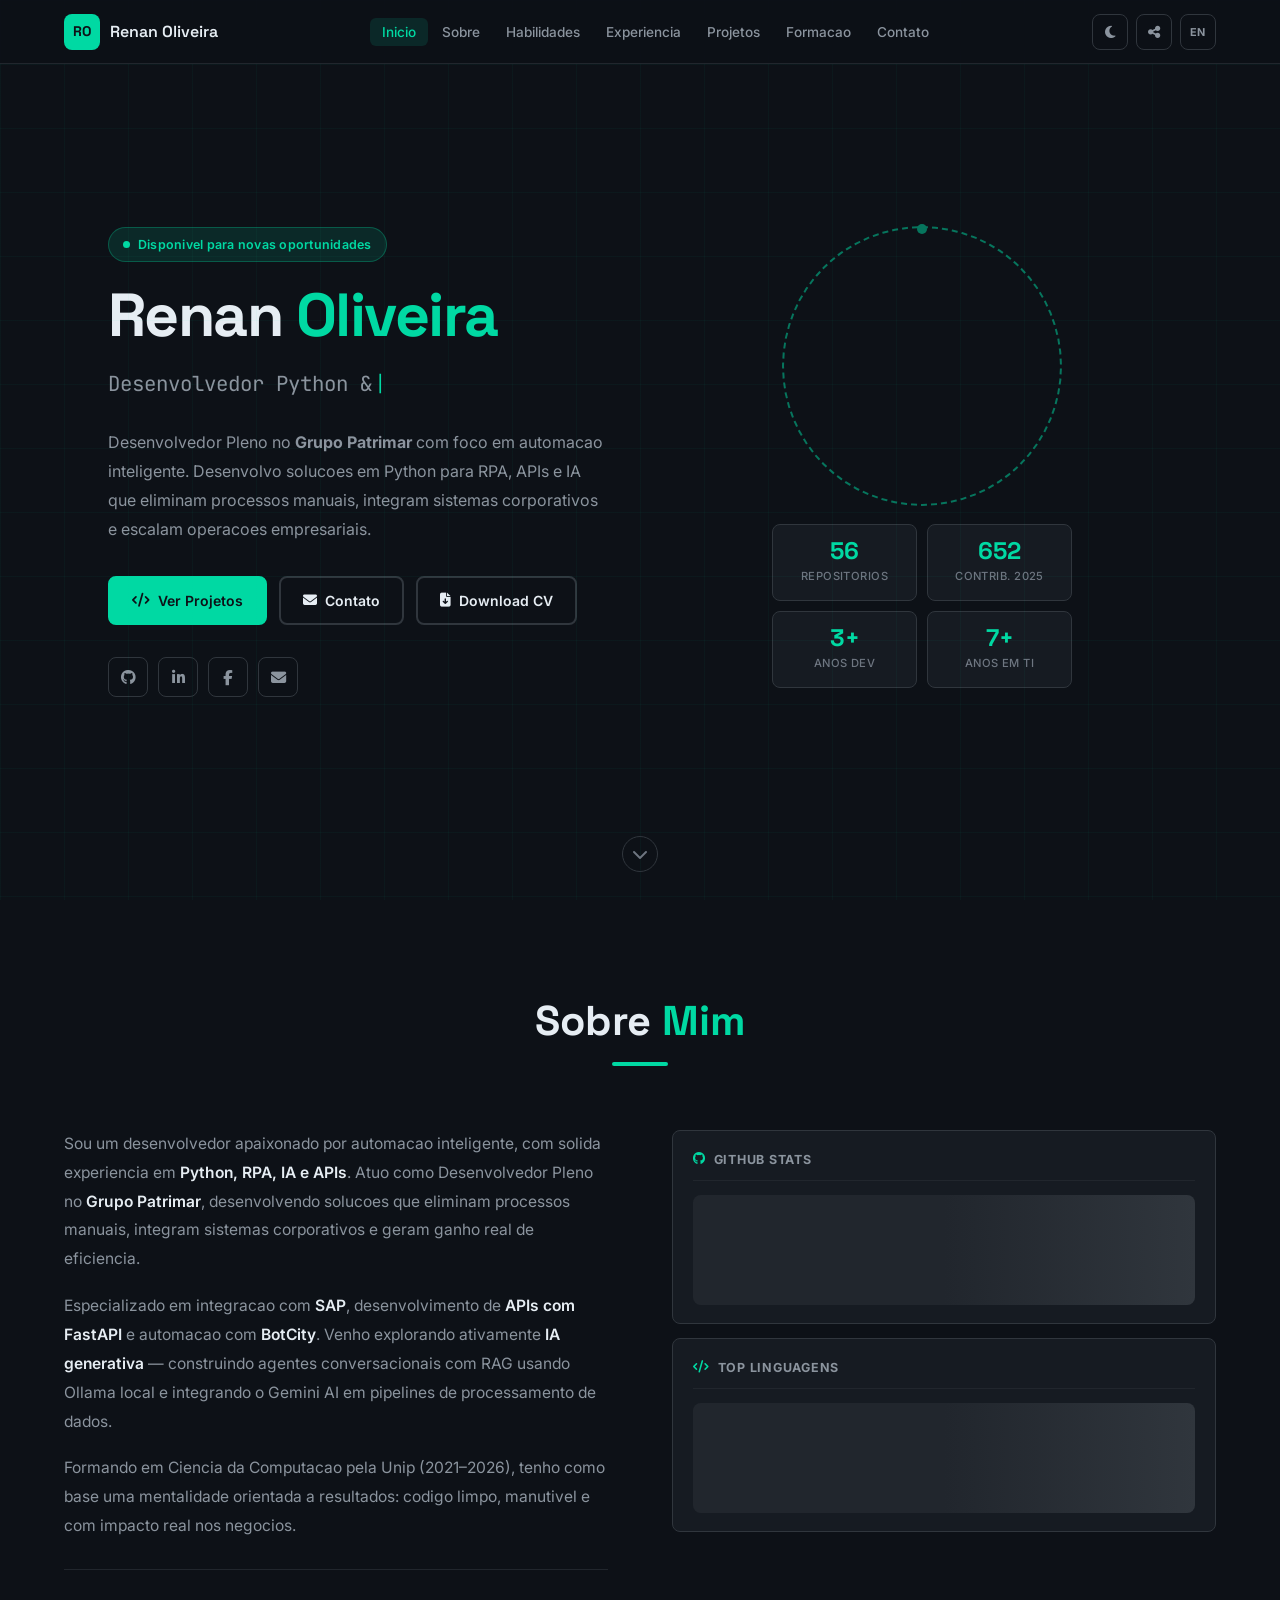
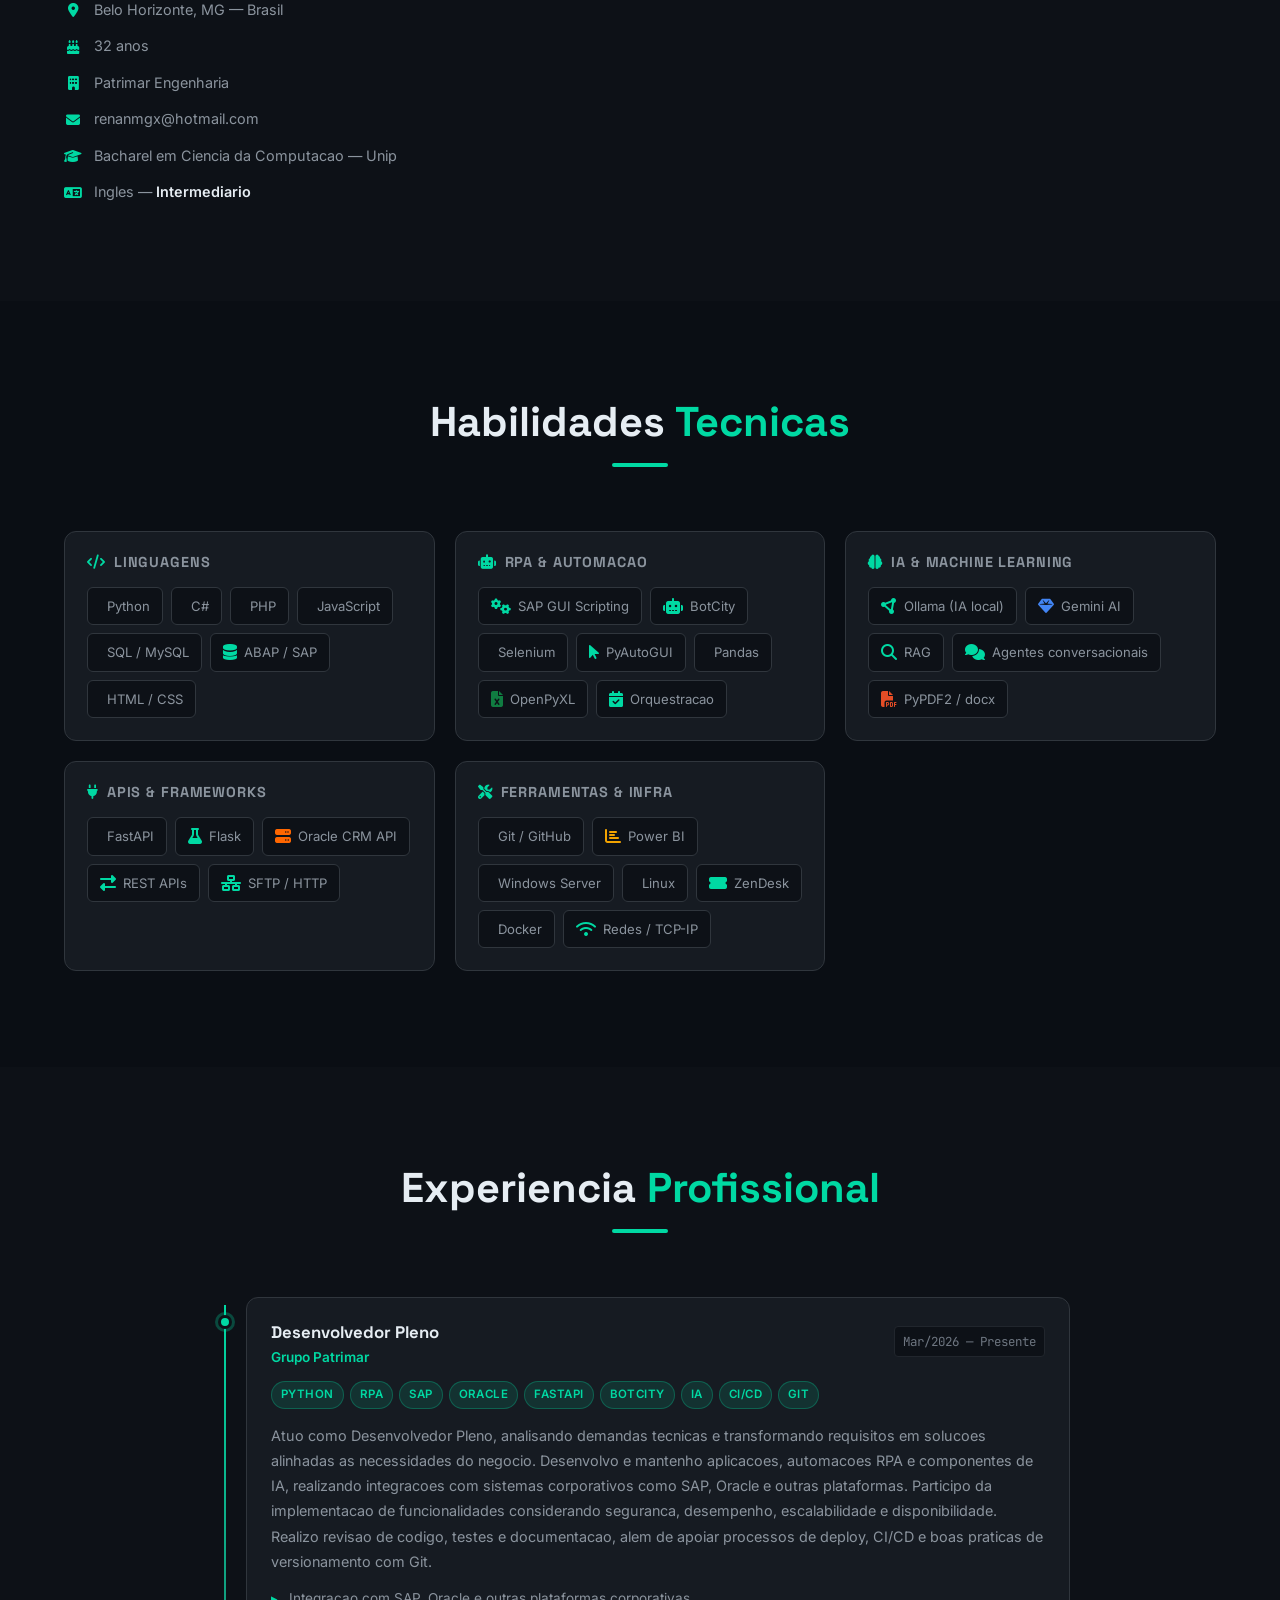
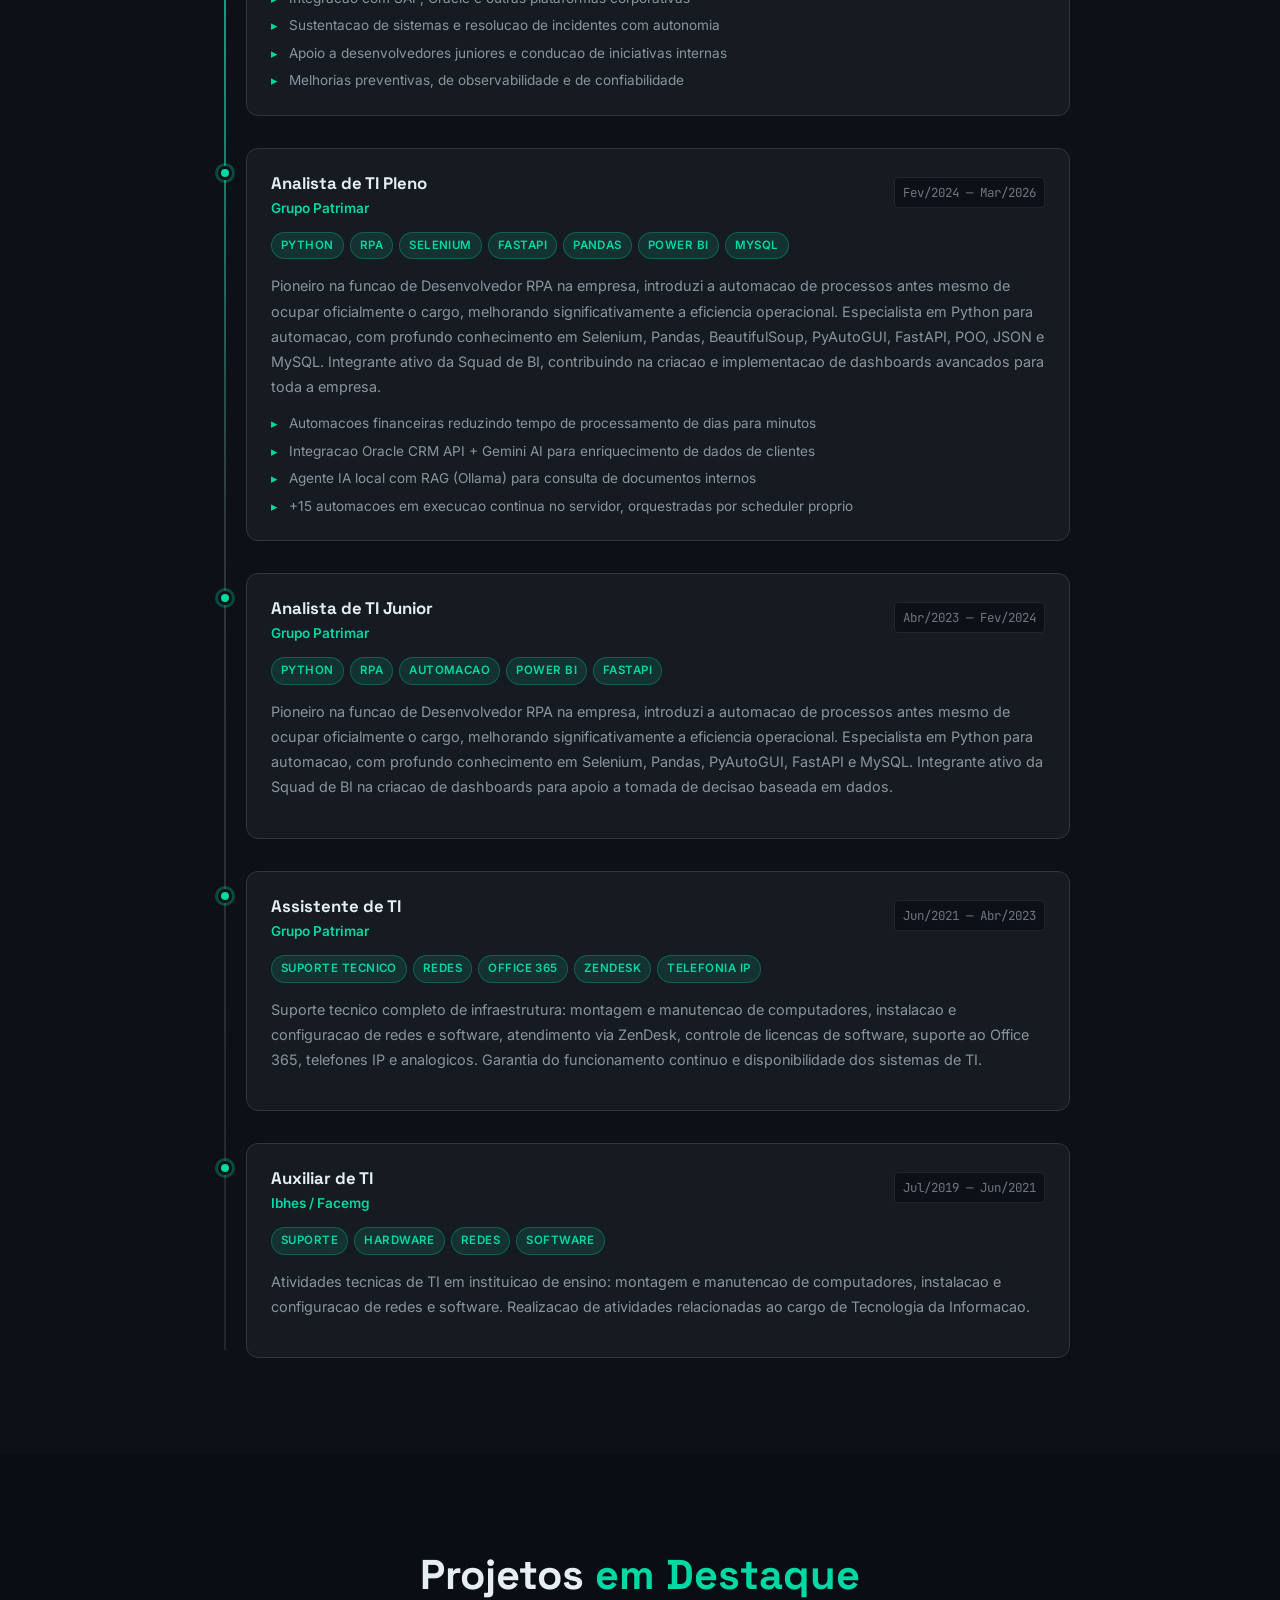
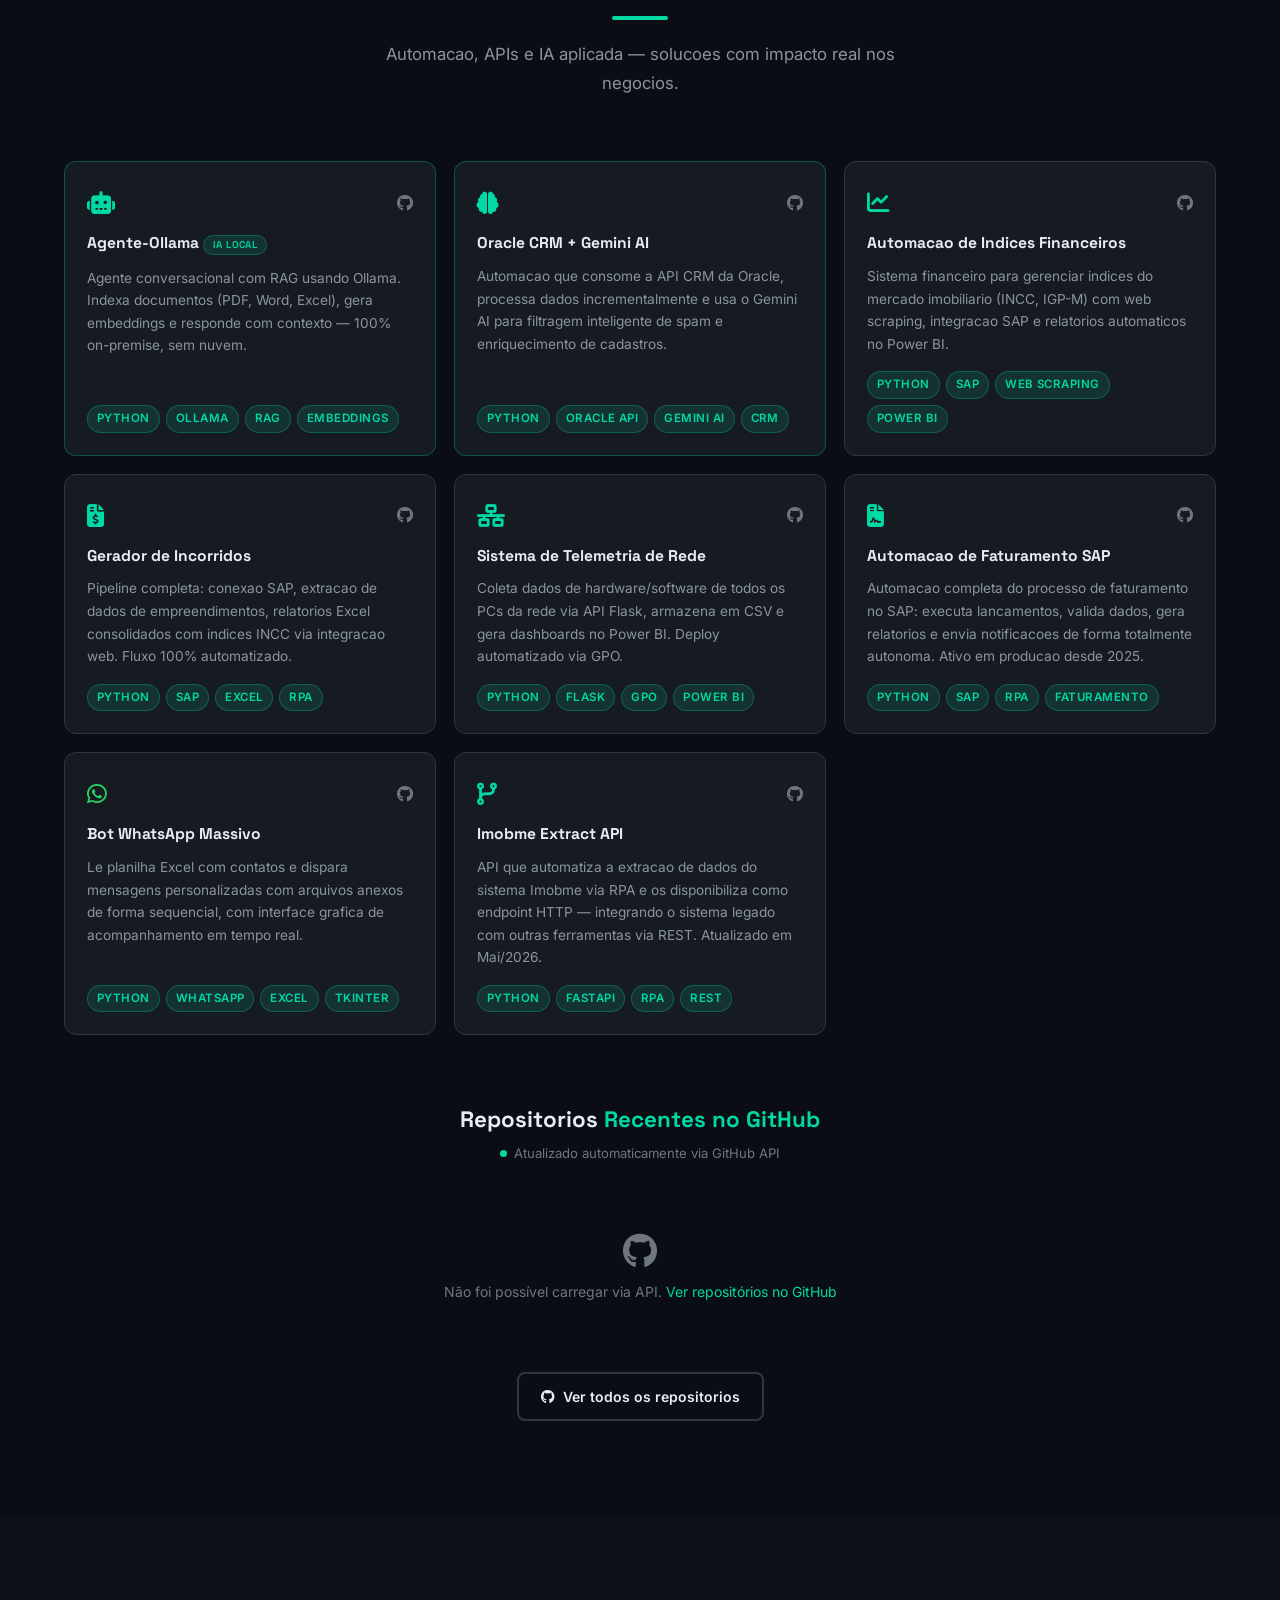
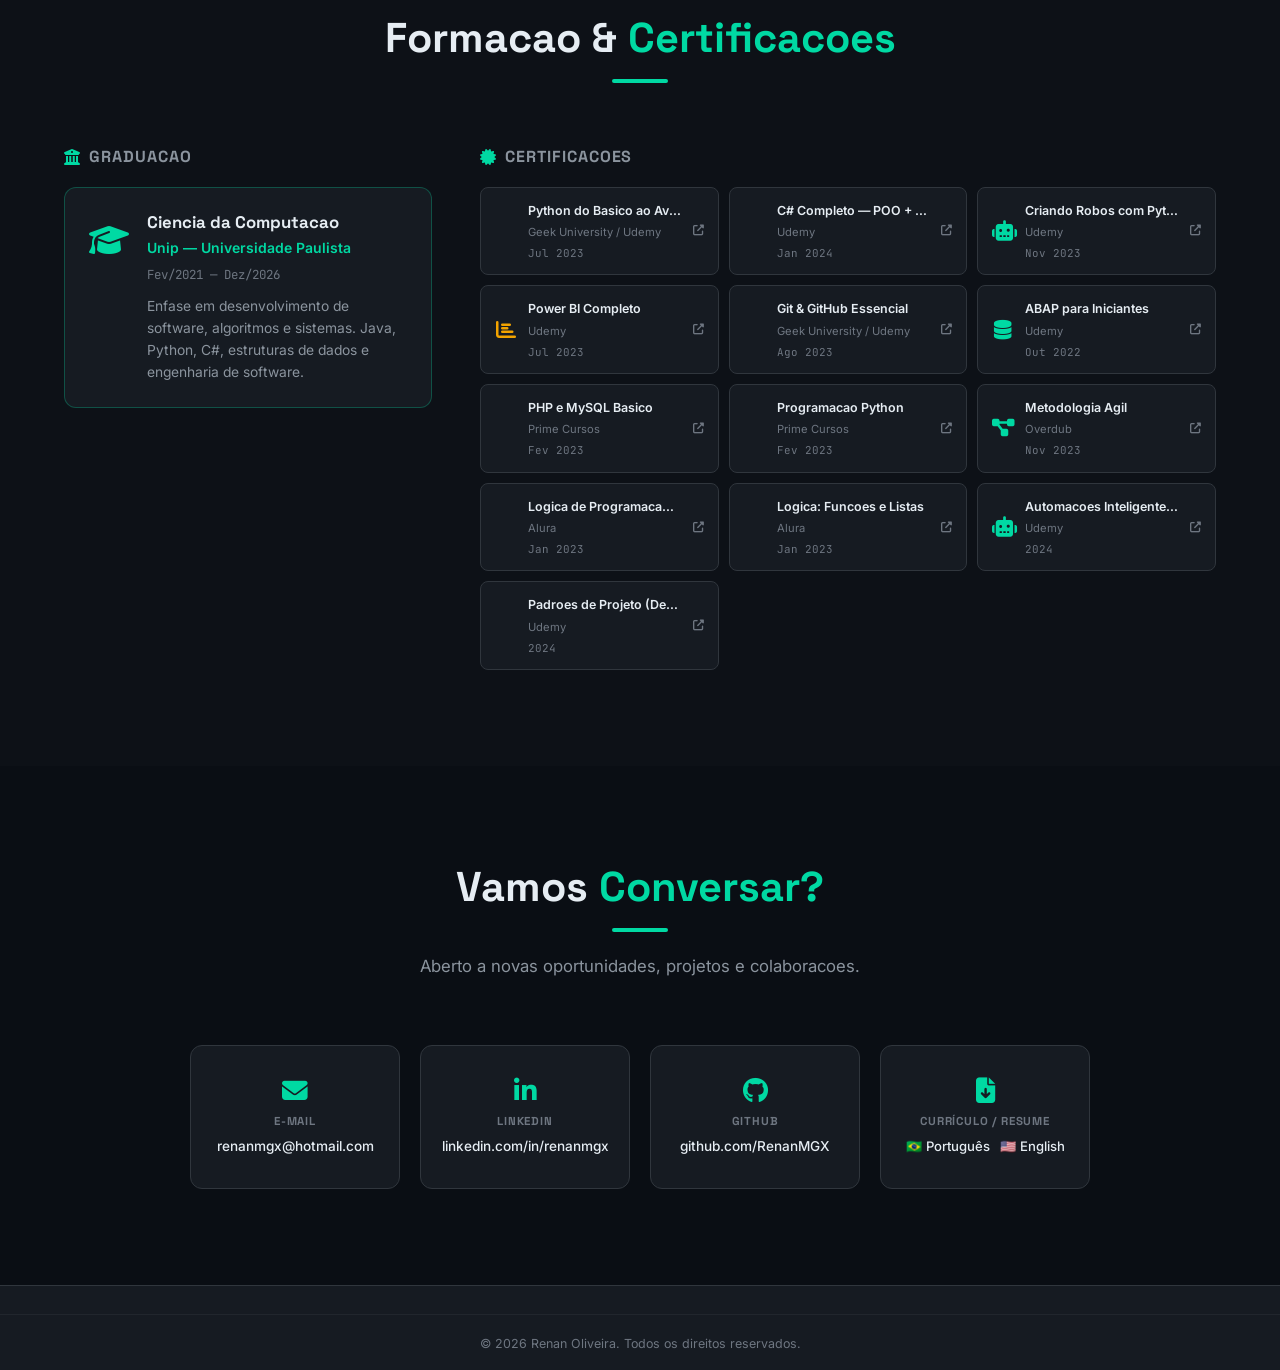
==== commit b2affe1c: "feat: add share button to navbar with Web Share API and clipboard fallback" ====
--- a/index.html
+++ b/index.html
@@ -47,6 +47,9 @@
       <button class="theme-toggle" id="themeToggle" aria-label="Alternar tema claro/escuro">
         <i class="fas fa-moon" id="themeIcon"></i>
       </button>
+      <button class="share-btn" id="shareBtn" aria-label="Compartilhar portfolio / Share portfolio">
+        <i class="fas fa-share-nodes" aria-hidden="true"></i>
+      </button>
       <button class="lang-toggle" id="langToggle" aria-label="Switch language / Mudar idioma">
         <span id="langLabel">EN</span>
       </button>
--- a/css/portfolio.css
+++ b/css/portfolio.css
@@ -263,6 +263,51 @@
     background: var(--accent-dim);
 }
 
+.share-btn {
+    width: 36px;
+    height: 36px;
+    border: 1px solid var(--border);
+    border-radius: 8px;
+    background: transparent;
+    color: var(--text-secondary);
+    cursor: pointer;
+    display: flex;
+    align-items: center;
+    justify-content: center;
+    font-size: 0.875rem;
+    transition: var(--transition);
+}
+
+.share-btn:hover {
+    color: var(--accent);
+    border-color: var(--accent);
+    background: var(--accent-dim);
+}
+
+.share-toast {
+    position: fixed;
+    bottom: 80px;
+    left: 50%;
+    transform: translateX(-50%) translateY(12px);
+    background: var(--card-bg);
+    color: var(--text);
+    border: 1px solid var(--border);
+    border-radius: 8px;
+    padding: 10px 20px;
+    font-size: 0.85rem;
+    font-weight: 500;
+    box-shadow: 0 4px 20px rgba(0,0,0,0.25);
+    z-index: 9999;
+    opacity: 0;
+    transition: opacity 0.25s ease, transform 0.25s ease;
+    pointer-events: none;
+}
+
+.share-toast.visible {
+    opacity: 1;
+    transform: translateX(-50%) translateY(0);
+}
+
 .hamburger {
     display: none;
     flex-direction: column;
